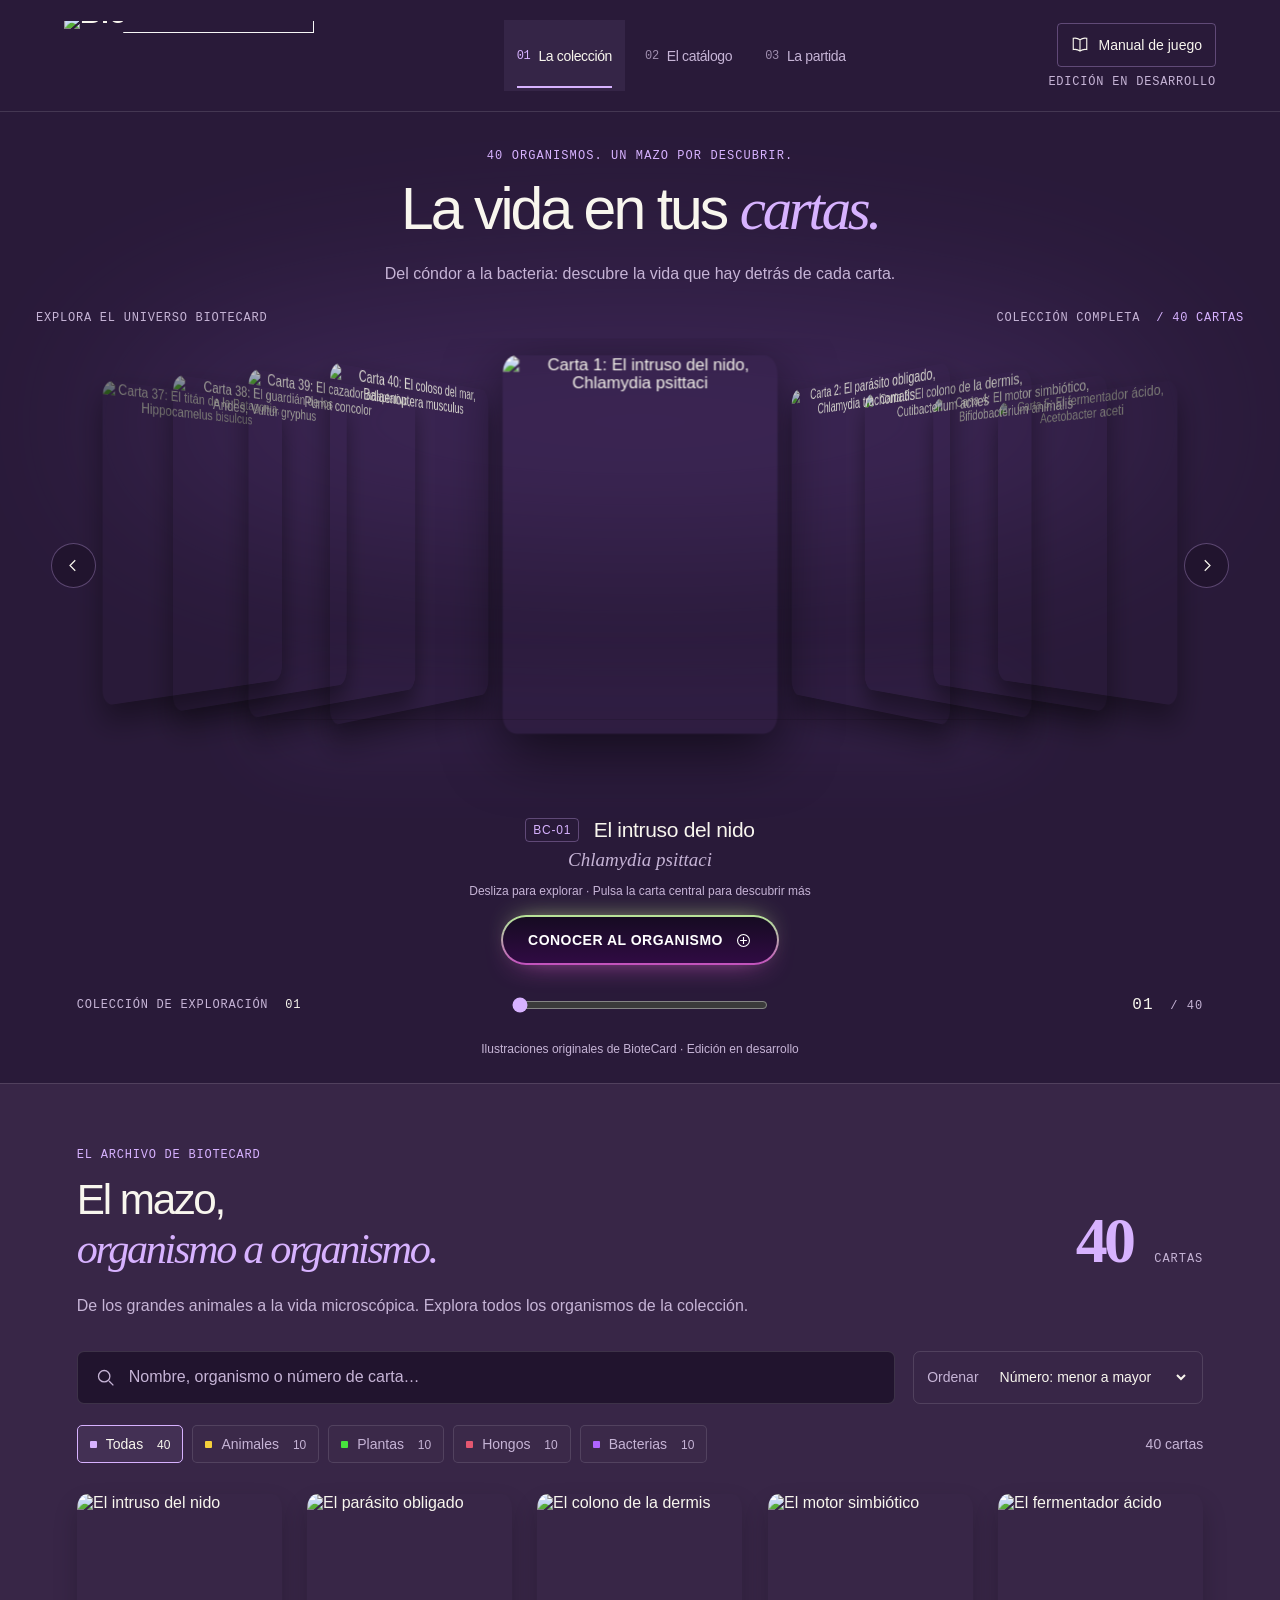
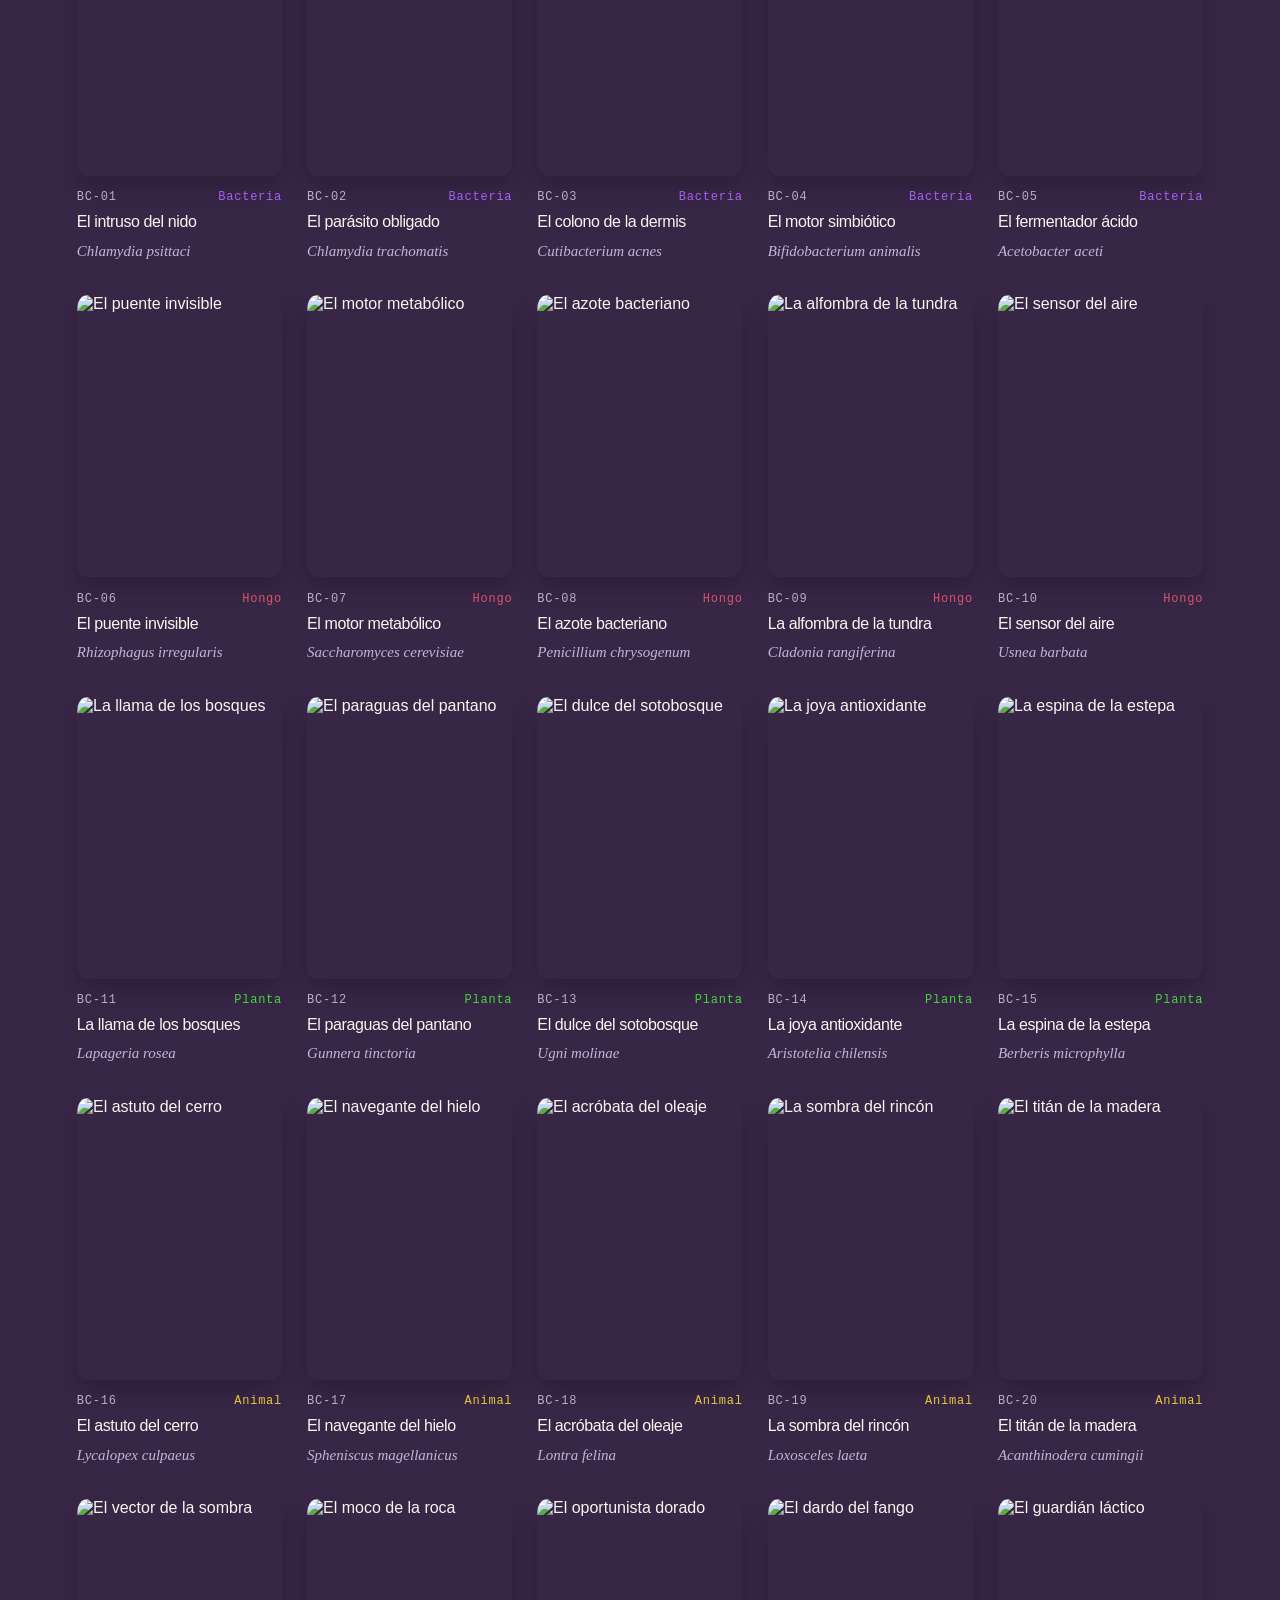
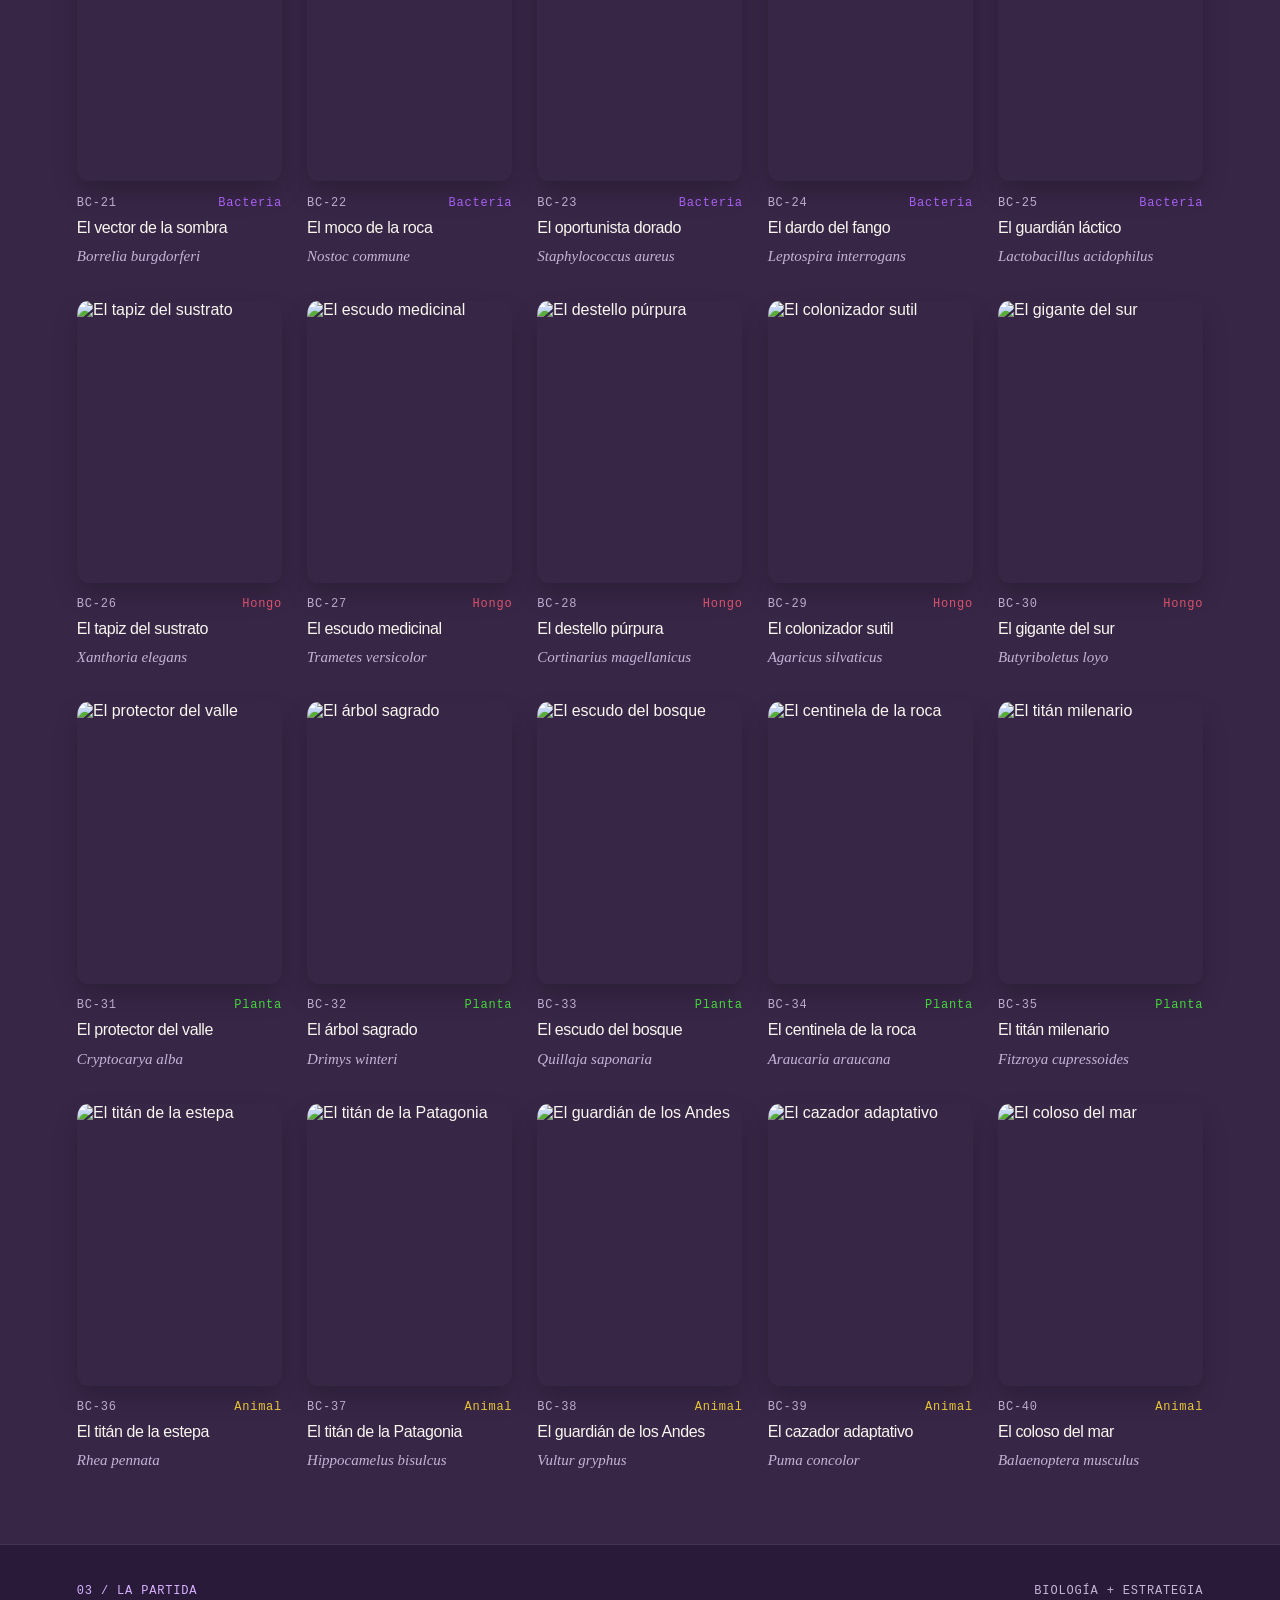
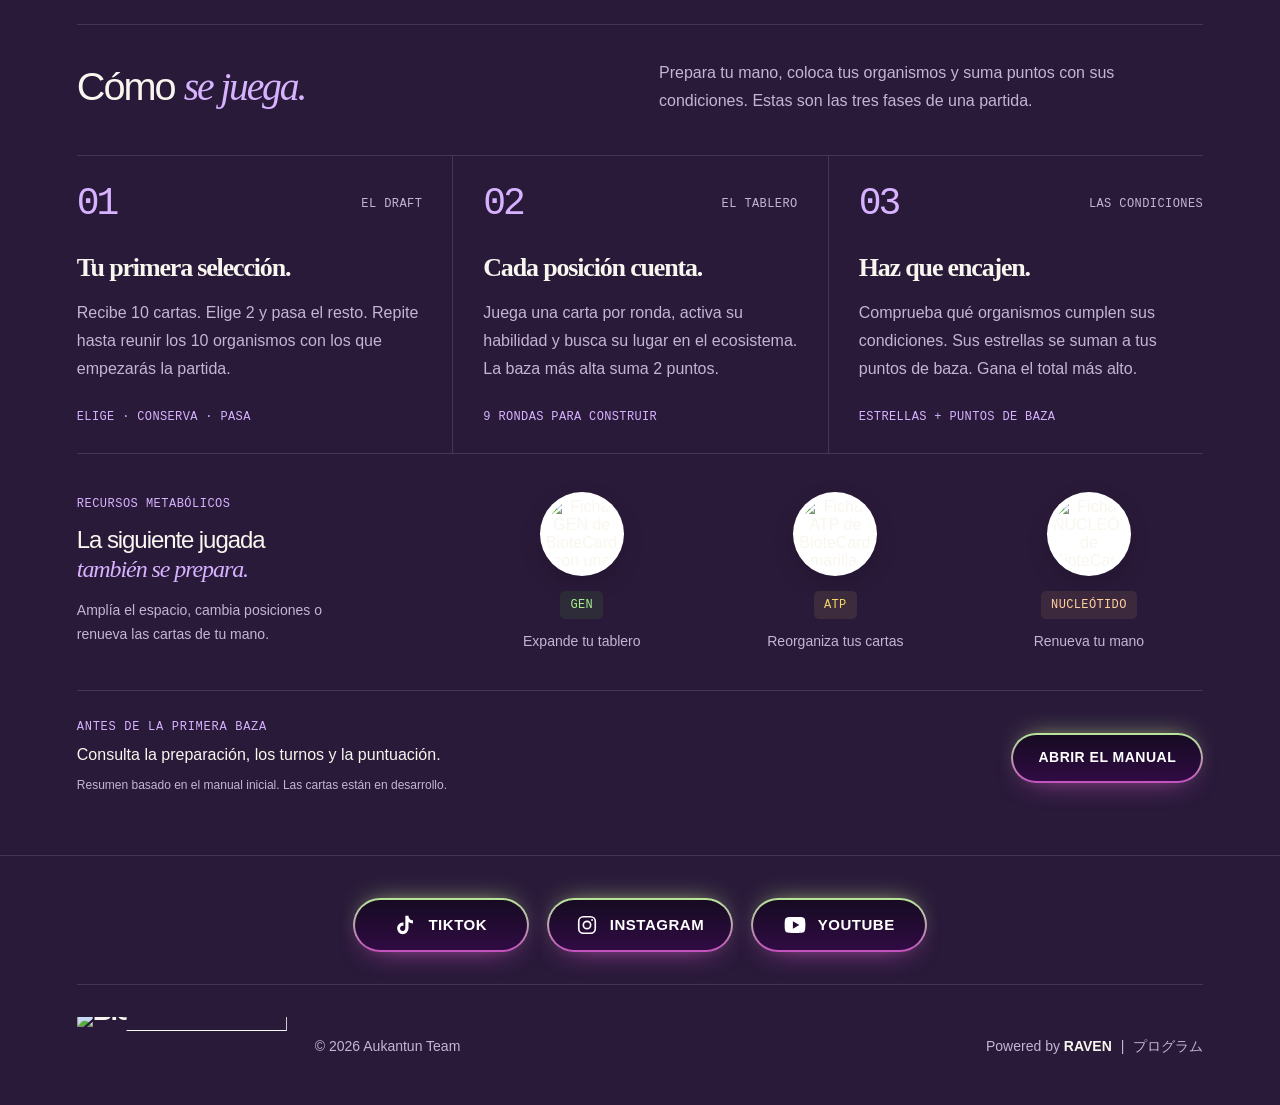
==== index.html @ c0843629 "Add files via upload" ====
<!doctype html>
<html lang="es" data-group="bacteria">
<head>
  <meta charset="utf-8"><meta name="viewport" content="width=device-width,initial-scale=1">
  <title>BioteCard · La vida en tus cartas</title>
  <meta name="description" content="Explora el universo de BioteCard. Descubre las cartas, conoce a sus organismos y construye tu ecosistema.">
  <meta name="theme-color" content="#291a39">
  <link rel="icon" type="image/svg+xml" href="assets/branding/favicon.svg">
  <link rel="preload" href="assets/fonts/space-grotesk-regular.woff" as="font" type="font/woff" crossorigin>
  <link rel="preload" href="assets/fonts/fraunces-medium-italic.woff" as="font" type="font/woff" crossorigin>
  <link rel="stylesheet" href="style.css">
  <link rel="stylesheet" href="identity.css">
  <script src="app.js" defer></script>
</head>
<body>
<a class="skip" href="#coleccion">Ir a las cartas</a>
<header class="site-header">
  <a class="brand header-brand" href="#coleccion" aria-label="BioteCard, inicio"><span class="logo-frame"><img class="site-logo logo-cards" src="assets/branding/biotecard-logo.png" width="2170" height="725" alt="BioteCard" fetchpriority="high"><img class="site-logo logo-lettering" src="assets/branding/biotecard-logo.png" width="2170" height="725" alt="" aria-hidden="true" fetchpriority="high"></span></a>
  <nav class="main-navigation" aria-label="Navegación principal">
    <a class="active" href="#coleccion" data-section="coleccion" aria-current="location"><span class="nav-number" aria-hidden="true">01</span><span>La colección</span></a>
    <a href="#catalogo" data-section="catalogo"><span class="nav-number" aria-hidden="true">02</span><span>El catálogo</span></a>
    <a href="#como-jugar" data-section="como-jugar"><span class="nav-number" aria-hidden="true">03</span><span>La partida</span></a>
  </nav>
  <div class="header-utility"><button class="manual-button" id="manual-link"><svg viewBox="0 0 24 24" aria-hidden="true" fill="none" stroke="currentColor" stroke-width="1.5"><path d="M12 5v15M12 5C8 2 3 3 3 3v15s5-1 9 2c4-3 9-2 9-2V3s-5-1-9 2Z"/></svg><span>Manual<span class="manual-extra"> de juego</span></span></button><span class="edition-status">EDICIÓN EN DESARROLLO</span></div>
</header>
<main>
<section class="collection" id="coleccion" aria-labelledby="main-title">
  <div class="intro"><p class="eyebrow">40 ORGANISMOS. UN MAZO POR DESCUBRIR.</p><h1 id="main-title">La vida en tus <em>cartas.</em></h1><p class="intro-copy">Del cóndor a la bacteria: descubre la vida que hay detrás de cada carta.</p></div>
  <div class="collection-meta"><span>EXPLORA EL UNIVERSO BIOTECARD</span><span>COLECCIÓN COMPLETA <span class="meta-count">/ 40 CARTAS</span></span></div>
  <div class="carousel" role="region" aria-roledescription="carrusel" aria-label="Cartas de organismos">
    <div class="flow-floor" aria-hidden="true"></div>
    <div id="card-stage" class="card-stage"><p class="loading-cards" role="status">Cargando la colección…</p></div>
    <button class="carousel-arrow previous" id="previous" aria-label="Carta anterior"><svg viewBox="0 0 24 24" aria-hidden="true"><path d="m14 6-6 6 6 6"/></svg></button>
    <button class="carousel-arrow next" id="next" aria-label="Carta siguiente"><svg viewBox="0 0 24 24" aria-hidden="true"><path d="m10 6 6 6-6 6"/></svg></button>
  </div>
  <div class="selection-info"><p class="selection-name" id="selection-name" aria-live="polite"></p><p class="selection-hint">Desliza para explorar · Pulsa la carta central para descubrir más</p><button class="primary-button" id="discover">Conocer al organismo <svg viewBox="0 0 20 20" aria-hidden="true"><circle cx="10" cy="10" r="7"/><path d="M10 6v8m-4-4h8"/></svg></button></div>
  <div class="carousel-bottom"><span class="edition-label">COLECCIÓN DE EXPLORACIÓN <span>01</span></span><label class="scrubber"><span class="sr-only">Recorrer las 40 cartas</span><input id="flow-slider" type="range" min="0" max="39" value="0" aria-label="Seleccionar carta del carrusel"></label><span class="counter" id="counter">01 <span>/ 40</span></span></div>
  <p class="prototype-note">Ilustraciones originales de BioteCard · Edición en desarrollo</p>
</section>
<section class="catalog-section" id="catalogo" aria-labelledby="catalog-title">
<div class="catalog-heading"><div><p class="eyebrow">EL ARCHIVO DE BIOTECARD</p><h2 id="catalog-title">El mazo, <em>organismo a organismo.</em></h2></div><span class="catalog-total">40 <small>CARTAS</small></span></div>
<p class="catalog-intro">De los grandes animales a la vida microscópica. Explora todos los organismos de la colección.</p>
<div class="catalog-controls"><label class="search-box"><svg viewBox="0 0 24 24" aria-hidden="true"><circle cx="10.5" cy="10.5" r="6.5"/><path d="m16 16 5 5"/></svg><span class="sr-only">Buscar cartas</span><input id="card-search" type="search" placeholder="Nombre, organismo o número de carta…" autocomplete="off"></label><label class="sort-box"><span>Ordenar</span><select id="card-sort"><option value="number-asc">Número: menor a mayor</option><option value="number-desc">Número: mayor a menor</option><option value="name">Nombre de la carta</option><option value="species">Nombre científico</option></select></label></div>
<div class="filter-row"><div class="type-filters" role="group" aria-label="Filtrar por grupo"><button data-type="all" aria-pressed="true">Todas <span>40</span></button><button data-type="animal" aria-pressed="false" style="--type-color:#f4d03b">Animales <span>10</span></button><button data-type="plant" aria-pressed="false" style="--type-color:#47e33d">Plantas <span>10</span></button><button data-type="fungus" aria-pressed="false" style="--type-color:#e45770">Hongos <span>10</span></button><button data-type="bacteria" aria-pressed="false" style="--type-color:#af64ff">Bacterias <span>10</span></button></div><p id="result-count" role="status">40 cartas</p></div>
<div id="catalog-grid" class="catalog-grid"></div><div id="empty-catalog" class="empty-catalog" hidden><h3>No encontramos esa carta</h3><p>Prueba con otro nombre, número o grupo.</p><button id="reset-filters" class="outline-button">Restablecer búsqueda</button></div>
</section>
<section class="how-to" id="como-jugar" aria-labelledby="how-title">
 <div class="section-index"><span>03 / LA PARTIDA</span><span>BIOLOGÍA + ESTRATEGIA</span></div>
 <div class="rules-heading"><h2 id="how-title">Cómo <em>se juega.</em></h2><p>Prepara tu mano, coloca tus organismos y suma puntos con sus condiciones. Estas son las tres fases de una partida.</p></div>
 <div class="steps">
  <article><div class="step-top"><span class="step-number">01</span><span class="step-tag">EL DRAFT</span></div><h3>Tu primera selección.</h3><p>Recibe 10 cartas. Elige 2 y pasa el resto. Repite hasta reunir los 10 organismos con los que empezarás la partida.</p><span class="step-bottom">ELIGE · CONSERVA · PASA</span></article>
  <article><div class="step-top"><span class="step-number">02</span><span class="step-tag">EL TABLERO</span></div><h3>Cada posición cuenta.</h3><p>Juega una carta por ronda, activa su habilidad y busca su lugar en el ecosistema. La baza más alta suma 2 puntos.</p><span class="step-bottom">9 RONDAS PARA CONSTRUIR</span></article>
  <article><div class="step-top"><span class="step-number">03</span><span class="step-tag">LAS CONDICIONES</span></div><h3>Haz que encajen.</h3><p>Comprueba qué organismos cumplen sus condiciones. Sus estrellas se suman a tus puntos de baza. Gana el total más alto.</p><span class="step-bottom">ESTRELLAS + PUNTOS DE BAZA</span></article>
 </div>
 <div class="resources"><div class="resource-intro"><p class="eyebrow">RECURSOS METABÓLICOS</p><h3>La siguiente jugada<br><em>también se prepara.</em></h3><p>Amplía el espacio, cambia posiciones o renueva las cartas de tu mano.</p></div><div class="resource-item"><img class="resource-image" src="assets/resources/gen.png" width="240" height="240" alt="Ficha GEN de BioteCard, con una doble hélice" loading="lazy"><span class="resource-label gen">GEN</span><p>Expande tu tablero</p></div><div class="resource-item"><img class="resource-image" src="assets/resources/atp.png" width="192" height="192" alt="Ficha ATP de BioteCard, amarilla y circular" loading="lazy"><span class="resource-label atp">ATP</span><p>Reorganiza tus cartas</p></div><div class="resource-item"><img class="resource-image" src="assets/resources/nucleotide.png" width="216" height="216" alt="Ficha NUCLEÓTIDO de BioteCard" loading="lazy"><span class="resource-label nucleotide">NUCLEÓTIDO</span><p>Renueva tu mano</p></div></div>
 <div class="manual-callout"><div><p class="eyebrow">ANTES DE LA PRIMERA BAZA</p><p>Consulta la preparación, los turnos y la puntuación.</p><small>Resumen basado en el manual inicial. Las cartas están en desarrollo.</small></div><button class="outline-button" id="manual-bottom">Abrir el manual</button></div>
</section>
</main>
<footer>
<nav class="social-links" aria-label="Redes sociales de Aukantun Team">
 <a class="social-button" href="https://www.tiktok.com/@aukantun_team" target="_blank" rel="noopener noreferrer" aria-label="Aukantun Team en TikTok (abre en otra pestaña)"><svg viewBox="0 0 24 24" aria-hidden="true" fill="currentColor"><path d="M19.59 6.69a4.83 4.83 0 0 1-3.77-4.25V2h-3.45v13.67a2.89 2.89 0 0 1-5.2 1.74 2.89 2.89 0 0 1 2.31-4.64c.3 0 .59.05.86.13V9.4a6.35 6.35 0 0 0-.86-.05 6.33 6.33 0 0 0 0 12.65 6.34 6.34 0 0 0 6.34-6.33V8.68a8.24 8.24 0 0 0 4.83 1.55V6.8c-.36 0-.71-.04-1.06-.11Z"/></svg><span>TikTok</span></a>
 <a class="social-button" href="https://www.instagram.com/aukantun_team/" target="_blank" rel="noopener noreferrer" aria-label="Aukantun Team en Instagram (abre en otra pestaña)"><svg viewBox="0 0 24 24" aria-hidden="true" fill="none" stroke="currentColor" stroke-width="1.8"><rect x="3" y="3" width="18" height="18" rx="5"/><circle cx="12" cy="12" r="4"/><circle cx="17.5" cy="6.5" r="1" fill="currentColor" stroke="none"/></svg><span>Instagram</span></a>
 <a class="social-button" href="https://www.youtube.com/@aktstudios-s" target="_blank" rel="noopener noreferrer" aria-label="AKT Studios en YouTube (abre en otra pestaña)"><svg viewBox="0 0 24 24" aria-hidden="true" fill="currentColor"><path d="M23 7s-.2-1.7-.9-2.4c-.9-.9-1.9-.9-2.3-1C16.6 3.4 12 3.4 12 3.4s-4.6 0-7.8.2c-.4.1-1.4.1-2.3 1C1.2 5.3 1 7 1 7s-.3 2-.3 4v2c0 2 .3 4 .3 4s.2 1.7.9 2.4c.9.9 2.1.9 2.7 1 2 .2 7.4.2 7.4.2s4.6 0 7.8-.2c.4-.1 1.4-.1 2.3-1 .7-.7.9-2.4.9-2.4s.3-2 .3-4v-2c0-2-.3-4-.3-4ZM9.7 16V8l7 4-7 4Z"/></svg><span>YouTube</span></a>
</nav>
<a class="brand footer-brand" href="#coleccion" aria-label="BioteCard, inicio"><span class="logo-frame"><img class="site-logo logo-cards" src="assets/branding/biotecard-logo.png" width="2170" height="725" alt="BioteCard" loading="lazy"><img class="site-logo logo-lettering" src="assets/branding/biotecard-logo.png" width="2170" height="725" alt="" aria-hidden="true" loading="lazy"></span></a><p class="copyright">© 2026 Aukantun Team</p><p class="powered-by">Powered by <strong>RAVEN</strong> <span class="footer-separator">|</span> <span lang="ja">プログラム</span></p></footer>
<dialog id="organism-dialog" class="organism-dialog" aria-labelledby="organism-title"><button class="close-dialog" aria-label="Cerrar ficha" id="close-organism">×</button><div id="organism-content"></div></dialog>
<dialog id="manual-dialog" class="manual-dialog" aria-labelledby="manual-title"><button class="close-dialog" id="close-manual" aria-label="Cerrar manual">×</button><p class="eyebrow">BIOTECARD</p><h2 id="manual-title">El manual de juego</h2><p>Consulta el manual inicial de BioteCard. Las cartas actuales tienen ilustraciones y valores actualizados.</p><div class="manual-options"><a href="assets/manual-1.pdf" target="_blank" rel="noopener"><span>01</span><div><strong>Cartas y recursos</strong><p>Objetivo, anatomía de una carta y recursos metabólicos.</p></div><small>PDF</small></a><a href="assets/manual-2.pdf" target="_blank" rel="noopener"><span>02</span><div><strong>La partida y los combos</strong><p>Fases del juego y ejemplo de puntuación del ecosistema.</p></div><small>PDF</small></a></div><p class="manual-footnote">El manual corresponde a una versión anterior del juego. Para las habilidades y valores actuales, consulta las cartas de la colección.</p></dialog>
<dialog id="zoom-dialog" class="zoom-dialog" aria-label="Carta ampliada"><button class="close-dialog" id="close-zoom" aria-label="Cerrar ampliación">×</button><img id="zoom-image" alt=""></dialog>
</body>
</html>
---- style.css ----
:root{--font-sans:"Space Grotesk",sans-serif}
:root{--bg:#10231f;--panel:#172d27;--ink:#f4f4e9;--muted:#a9bbb0;--accent:#d8ef83;--line:#ffffff20;color-scheme:dark;font-size:16px}*{box-sizing:border-box}html{scroll-behavior:smooth;scroll-padding-top:32px}body{margin:0;background:var(--bg);color:var(--ink);font-family:var(--font-sans)}button,a{-webkit-tap-highlight-color:transparent}button{font:inherit;cursor:pointer}a{color:inherit;text-decoration:none}button:focus-visible,a:focus-visible{outline:3px solid var(--accent);outline-offset:6px}button{color:inherit}button:disabled{cursor:default}::selection{color:var(--bg);background:var(--accent)}.site-header{height:98px;margin:auto;max-width:1440px;padding:0 5%;display:flex;align-items:center;justify-content:space-between;border-bottom:1px solid var(--line);gap:24px}.brand{font-family:var(--font-sans);font-weight:800;font-size:29px;letter-spacing:-1.5px;display:flex;align-items:center;gap:10px}.brand svg{width:34px;height:38px;color:var(--accent)}.brand-light{font-weight:400}.site-header nav{display:flex;gap:36px;align-items:center;font-size:14px}.site-header nav a,.text-button{opacity:.64;transition:opacity .2s}.site-header nav a:hover,.text-button:hover,.site-header nav .active{opacity:1}.text-button{background:none;border:0;padding:8px 0;font-size:14px}.launch{font-size:12px;border:1px solid #aec58645;border-radius:40px;padding:9px 15px;color:var(--accent);letter-spacing:.03em}.collection{position:relative;overflow:hidden;padding:39px 0 25px;isolation:isolate}.collection:before{content:'';position:absolute;inset:160px 0 100px;z-index:-1;background:radial-gradient(ellipse at 50% 48%,#62845322,transparent 54%)}.intro{text-align:center;padding:0 20px}.eyebrow{font-size:12px;font-weight:600;letter-spacing:.16em;color:var(--accent);margin:0 0 14px}.tiny-star{font-size:19px;vertical-align:-1px;margin-right:6px}h1{font-family:var(--font-sans);font-size:clamp(38px,4.5vw,65px);font-weight:500;line-height:1.12;letter-spacing:-.055em;margin:0}h1 em,h2 em{font-family:var(--font-sans);color:var(--accent);font-weight:400;letter-spacing:-.035em}.intro-copy{color:var(--muted);font-size:16px;margin:18px 0 29px}.collection-meta{max-width:1280px;margin:0 auto;display:flex;justify-content:space-between;padding:0 36px;font-size:12px;letter-spacing:.15em;color:#a4b1a8}.meta-count{margin-left:8px;color:var(--accent)}.carousel{position:relative;max-width:1440px;margin:7px auto 0;isolation:isolate;height:461px;touch-action:pan-y}.orbit{position:absolute;bottom:20px;left:50%;width:1070px;height:150px;border:1px solid #a5ba7917;border-radius:50%;transform:translateX(-50%);z-index:-1}.orbit:after{content:'';position:absolute;inset:25px 80px;border:1px solid #a5ba7912;border-radius:50%}.card-stage{height:100%;position:relative;perspective:1600px}.specimen-card{--color:var(--accent);position:absolute;left:50%;top:20px;width:276px;height:397px;overflow:hidden;border-radius:17px;border:1px solid #a5ae8260;background:#24382c;transform:translateX(-50%);padding:0;text-align:left;box-shadow:0 18px 48px #0008;transition:transform .55s cubic-bezier(.2,.75,.2,1),filter .55s,border-color .3s,opacity .45s;will-change:transform}.specimen-card:before{content:'';position:absolute;z-index:3;inset:7px;border:1px solid #eef4db44;border-radius:11px;pointer-events:none}.specimen-card:after{content:'';position:absolute;inset:0;background:linear-gradient(180deg,#0004 0%,transparent 42%,#08140dda 81%,#08140df5 100%);pointer-events:none}.specimen-card.selected{border-color:var(--color);box-shadow:0 0 0 1px var(--color),0 25px 80px #0009}.specimen-card.selected:before{border-color:#eff0c470}.card-image{width:100%;height:100%;object-fit:cover;object-position:var(--position,50% 50%);position:absolute;inset:0;transition:transform .8s}.specimen-card.selected:hover .card-image{transform:scale(1.05)}.card-top{position:relative;z-index:2;display:flex;justify-content:space-between;align-items:center;padding:21px 21px 0;color:white}.card-number{font-family:var(--font-sans);font-weight:600;font-size:12px;letter-spacing:.13em}.card-kind{font-size:12px;letter-spacing:.1em;text-transform:uppercase;background:#15221e8a;backdrop-filter:blur(12px);border:1px solid #ffffff4d;border-radius:30px;padding:6px 9px}.card-bottom{position:absolute;left:22px;right:22px;bottom:23px;z-index:2}.card-eyebrow{color:var(--color);font-size:12px;text-transform:uppercase;letter-spacing:.14em;display:block;margin-bottom:8px}.card-title{display:block;font-family:var(--font-sans);font-size:27px;letter-spacing:-.035em;line-height:1.12;font-weight:700;text-wrap:balance}.card-species{font-family:var(--font-sans);font-style:italic;color:#e9ecdd;font-size:15px;display:block;margin-top:10px}.card-rule{height:1px;background:#ffffff40;margin-top:18px}.card-footer{display:flex;justify-content:space-between;color:#ccd2c2;font-size:12px;text-transform:uppercase;letter-spacing:.11em;margin-top:10px}.card-detail-icon{color:var(--color);font-size:17px;line-height:12px}.carousel-arrow{position:absolute;top:47%;z-index:8;width:44px;height:44px;border-radius:50%;background:#14251feb;border:1px solid #8b9c6e66;display:grid;place-items:center;transition:background .2s}.carousel-arrow:hover{background:#344737}.carousel-arrow svg{width:21px;height:21px;fill:none;stroke:var(--ink);stroke-width:1.4}.previous{left:5%}.next{right:5%}.selection-info{text-align:center;margin-top:-5px;position:relative;z-index:9}.selection-name{font-size:17px;letter-spacing:-.015em;margin:0 0 7px;font-weight:500}.selection-name span{color:var(--muted);font-weight:400;font-family:var(--font-sans);font-style:italic}.selection-name .separator{font:inherit;margin:0 10px;color:#82977d}.selection-hint{font-size:12px;color:#9bab9d;margin:0 16px 17px}.primary-button{border:0;border-radius:7px;background:var(--accent);color:#152516;font-size:13px;padding:13px 19px;display:inline-flex;gap:18px;align-items:center;font-weight:600;transition:background .2s}.primary-button:hover{background:#eafaac}.primary-button svg{width:17px;height:17px;stroke:currentColor;stroke-width:1.3;fill:none}.carousel-bottom{max-width:1210px;padding:0 0;margin:29px auto 0;display:flex;align-items:center;justify-content:space-between}.edition-label{font-size:12px;letter-spacing:.12em;color:#859986}.edition-label span{margin-left:9px;color:var(--ink)}.pagination{display:flex;gap:0;position:absolute;left:50%;transform:translateX(-50%)}.pagination button{border:0;width:29px;height:30px;background:none;padding:11px 7px;display:flex;align-items:center;justify-content:center}.pagination button:before{content:'';height:5px;width:5px;border-radius:4px;background:#6d7f6d;transition:width .2s,background .2s}.pagination button[aria-current=true]:before{width:21px;background:var(--accent)}.counter{font-family:var(--font-sans);font-size:15px}.counter span{color:#819382;font-size:12px;margin-left:6px}.prototype-note{text-align:center;font-size:12px;color:#97a498;margin:23px 20px 0;line-height:1.5}.how-to{padding:77px 6% 60px;max-width:1440px;margin:auto;border-top:1px solid var(--line);background:#132820}.how-heading{display:flex;justify-content:space-between;align-items:end;gap:60px}.how-heading .eyebrow{font-size:12px}h2{font-family:var(--font-sans);font-size:clamp(28px,3vw,42px);line-height:1.25;letter-spacing:-.04em;font-weight:500;margin:0}.how-heading>p{font-size:16px;color:var(--muted);max-width:325px;line-height:1.65;margin:0 0 4px}.steps{display:grid;grid-template-columns:repeat(3,1fr);gap:45px;margin-top:53px}.steps article{border-top:1px solid #92a28857;padding-top:22px;position:relative}.step-number{color:var(--accent);font-family:var(--font-sans);font-size:27px}.steps h3{font-family:var(--font-sans);font-weight:500;font-size:21px;letter-spacing:-.025em;margin:20px 0 11px}.steps p{font-size:16px;line-height:1.7;color:var(--muted);margin:0 0 24px}.step-tag{font-size:12px;letter-spacing:.1em;color:#9db38a}.resources{border:1px solid #90a27938;display:grid;grid-template-columns:1.25fr 1fr 1fr 1fr;gap:20px;padding:29px;margin-top:45px;border-radius:10px;align-items:center;background:#1b302520}.resources>p{font-size:17px;color:var(--muted);line-height:1.5;margin:0}.resources>p strong{color:var(--ink);font-weight:400}.resource-label{font-size:12px;font-weight:600;letter-spacing:.05em;border-radius:5px;background:#d8ef831a;color:#d8ef83;padding:7px 10px;display:inline-block}.resource-label.atp{color:#efc287;background:#efc28718}.resource-label.nucleotide{color:#d3baf1;background:#d3baf118}.resources div p{font-size:13px;color:var(--muted);margin:10px 0 0}.manual-callout{display:flex;justify-content:space-between;align-items:center;margin-top:32px;font-size:15px;color:var(--muted);gap:20px}.outline-button{border:1px solid #adbca859;background:transparent;border-radius:6px;font-size:13px;padding:12px 18px}.outline-button:hover{background:#ffffff09}footer{display:flex;max-width:1440px;margin:auto;align-items:center;padding:30px 6%;gap:28px;flex-wrap:wrap}.footer-brand{font-size:23px;display:block;color:#d7e1ce}footer p{font-size:12px;color:var(--muted)}footer>span{font-size:12px;letter-spacing:.12em;color:#829382;margin-left:auto}.skip{position:absolute;top:-100px;background:var(--accent);color:var(--bg);padding:15px;z-index:100}.skip:focus{top:8px;left:8px}dialog{border:1px solid #86947755;background:#14251f;color:var(--ink);padding:0;max-width:100%;border-radius:20px;box-shadow:0 24px 120px #0008}dialog::backdrop{background:#020d0bc9;backdrop-filter:blur(12px)}.organism-dialog{width:1040px;max-width:calc(100vw - 48px);max-height:calc(100dvh - 48px);overflow:auto}.close-dialog{position:absolute;right:17px;top:17px;z-index:10;border:1px solid #ffffff3b;background:#10231fcd;color:white;width:36px;height:36px;border-radius:50%;font-size:25px;line-height:1}.close-dialog:hover{background:#344737}.detail-layout{display:grid;grid-template-columns:.85fr 1fr;min-height:640px}.detail-visual{position:relative;min-height:100%;background:#0c1a16;overflow:hidden}.detail-visual>img{position:absolute;inset:0;width:100%;height:100%;object-fit:cover;object-position:var(--position,50% 50%)}.detail-visual:after{content:'';position:absolute;inset:0;background:linear-gradient(transparent 50%,#06100fed)}.photo-caption{position:absolute;left:28px;right:24px;bottom:28px;z-index:1}.photo-caption .eyebrow{font-size:12px}.photo-caption h3{font-family:var(--font-sans);font-style:italic;font-weight:400;font-size:29px;margin:0 0 17px}.photo-credit{font-size:12px;line-height:1.6;color:#ced6cd}.photo-credit a{text-decoration:underline;text-underline-offset:3px}.detail-copy{padding:43px 39px 32px;min-width:0}.detail-copy>.eyebrow{font-size:12px;padding-right:20px}.detail-copy h2{font-size:35px;margin:0 0 7px;line-height:1.2}.detail-scientific{color:var(--muted);font-family:var(--font-sans);font-style:italic;margin:0 0 22px;font-size:18px}.detail-tabs{display:flex;gap:23px;border-bottom:1px solid var(--line);margin-bottom:23px}.detail-tabs button{padding:10px 0 13px;background:none;border:0;border-bottom:2px solid transparent;font-size:13px;color:var(--muted)}.detail-tabs button[aria-selected=true]{border-color:var(--accent);color:var(--accent)}.detail-panel p{font-size:16px;color:#c1cdc1;line-height:1.65;margin:0 0 20px}.fact-grid{display:grid;grid-template-columns:1fr 1fr;gap:18px 20px;margin:22px 0}.fact-grid dt{font-size:12px;text-transform:uppercase;letter-spacing:.1em;color:#8fa289;margin-bottom:6px}.fact-grid dd{margin:0;font-size:14px;line-height:1.5}.detail-callout{border-left:2px solid var(--accent);background:#d8ef8308;padding:15px 17px;margin:21px 0}.detail-callout h4{margin:0 0 7px;color:var(--accent);font-size:13px;font-weight:500}.detail-callout p{font-size:16px;margin:0;line-height:1.6}.source-links{border-top:1px solid var(--line);padding-top:17px;display:flex;flex-wrap:wrap;gap:10px;align-items:center;margin-top:23px;font-size:12px;color:#96a891}.source-links a{text-decoration:underline;text-underline-offset:3px;color:#d7e3ce}.original-card{display:block;max-width:100%;width:185px;height:auto;border-radius:9px;float:left;margin:0 20px 14px 0}.original-note{font-size:12px!important;color:#91a58f!important}.game-numbers{display:flex;gap:20px;margin-bottom:15px}.game-numbers div{padding:12px 15px;border:1px solid var(--line);border-radius:7px}.game-numbers b{font-size:23px;color:var(--accent);display:block}.game-numbers small{font-size:12px;letter-spacing:.08em;text-transform:uppercase;color:var(--muted)}.manual-dialog{padding:42px;width:610px;max-width:calc(100vw - 32px);max-height:calc(100dvh - 32px)}.manual-dialog h2{font-size:31px}.manual-dialog>p:not(.eyebrow){font-size:15px;color:var(--muted);line-height:1.6}.manual-options{display:flex;flex-direction:column;gap:13px;margin:27px 0}.manual-options a{padding:19px;border:1px solid var(--line);border-radius:8px;display:flex;align-items:center;gap:20px}.manual-options a:hover{background:#d8ef8308;border-color:#d8ef8370}.manual-options a>span{font-size:22px;font-family:var(--font-sans);color:var(--accent)}.manual-options strong{font-size:15px;font-weight:500}.manual-options p{color:var(--muted);font-size:13px;line-height:1.5;margin:6px 0 0}.manual-options small{font-size:12px;color:var(--accent);margin-left:auto}.manual-footnote{font-size:12px!important;margin-bottom:0}.hidden,[hidden]{display:none!important}body:has(dialog[open]){overflow:hidden}@media(min-width:1600px){.collection{padding-top:55px}.carousel{height:490px}.specimen-card{top:30px}}@media(max-width:1280px){.carousel-bottom{margin-left:6%;margin-right:6%}}@media(max-width:760px){.site-header{height:78px;padding:0 22px;gap:16px}.brand{font-size:24px}.brand svg{width:29px}.site-header nav{gap:19px;font-size:12px}.site-header nav .text-button{display:none}.launch{display:none}.collection{padding-top:31px}.intro-copy{font-size:14px;margin:15px 0 25px}.eyebrow{font-size:12px}.collection-meta{padding:0 22px;font-size:12px;letter-spacing:.1em}.collection-meta>span:nth-child(2){display:none}.carousel{height:413px;margin-top:10px}.specimen-card{width:246px;height:355px;top:19px;border-radius:15px}.card-title{font-size:24px}.card-bottom{left:20px;right:20px;bottom:21px}.card-species{font-size:14px}.previous{left:15px}.next{right:15px}.carousel-arrow{width:38px;height:38px;top:43%}.selection-info{margin-top:0}.selection-name{font-size:15px}.selection-name span{font-size:14px}.selection-name .separator{margin:0 5px}.selection-hint{font-size:12px}.carousel-bottom{margin-top:24px;min-height:27px}.edition-label{font-size:12px;max-width:85px;line-height:1.6}.edition-label span{display:none}.prototype-note{font-size:12px;max-width:360px;margin:22px auto 0;padding:0 16px}.how-to{padding:45px 24px}.how-heading{display:block}.how-heading>p{margin:22px 0 0;max-width:100%}.how-heading .eyebrow{font-size:12px;line-height:1.6}.steps{display:block;margin-top:33px}.steps article{padding-top:20px;margin-top:28px}.steps h3{display:inline-block;margin:0 0 0 18px;font-size:20px}.steps p{margin:14px 0 15px}.steps article:last-child{margin-bottom:30px}.resources{grid-template-columns:1fr 1fr;padding:20px;gap:25px 15px;margin-top:30px}.resources>p{font-size:15px}.resources div p{font-size:12px}.manual-callout{flex-direction:column;align-items:start;font-size:14px;gap:15px}footer{padding:27px 24px;gap:12px}footer p{order:3;width:100%;margin:0;font-size:12px}footer>span{font-size:12px}.organism-dialog{max-width:calc(100vw - 20px);max-height:calc(100dvh - 20px);border-radius:15px}.detail-layout{display:block}.detail-visual{height:260px;min-height:0}.detail-visual>img{object-position:50% 40%}.detail-visual:after{background:linear-gradient(transparent 20%,#06100fe6)}.photo-caption{bottom:15px;left:24px}.photo-caption .eyebrow{margin-bottom:7px}.photo-caption h3{font-size:23px;margin-bottom:9px}.photo-credit{font-size:12px}.detail-copy{padding:27px 24px}.detail-copy h2{font-size:31px}.detail-panel p{font-size:16px}.manual-dialog{padding:38px 23px 26px}.manual-options a{padding:15px;gap:15px}.manual-dialog h2{font-size:27px}.original-card{width:150px}.selection-name .separator{display:none}.selection-name span:not(.separator){display:block;margin-top:4px}}@media(prefers-reduced-motion:reduce){html{scroll-behavior:auto}*,*:before,*:after{transition:none!important;animation:none!important}}
@media(max-width:420px){.site-header nav a:first-child{display:none}.site-header nav{font-size:14px}.edition-label{max-width:110px;font-size:12px;letter-spacing:.03em}.collection-meta{font-size:12px;letter-spacing:.04em}.card-footer{font-size:12px;letter-spacing:.01em}.card-kind{font-size:12px;letter-spacing:.02em}.card-number{font-size:12px;letter-spacing:.03em}}
/* The original card art is the product surface. */
.sr-only{position:absolute;width:1px;height:1px;padding:0;margin:-1px;overflow:hidden;clip:rect(0,0,0,0);white-space:nowrap;border:0}.collection{padding-top:30px;background:linear-gradient(#10231f,#0b1715 65%,#10231f)}.collection:before{display:none}.collection .intro-copy{margin-bottom:25px}.collection-meta{font-size:12px;letter-spacing:.08em}.carousel{height:487px;margin-top:13px;cursor:grab;overflow:hidden;user-select:none}.carousel:active{cursor:grabbing}.card-stage{perspective:1150px;perspective-origin:50% 40%;transform-style:preserve-3d}.flow-floor{position:absolute;left:0;right:0;bottom:26px;height:160px;background:radial-gradient(ellipse at center,#93ab7420,transparent 62%);pointer-events:none}.flow-item{position:absolute;left:50%;top:25px;width:263px;height:362px;transform-style:preserve-3d;transition:transform .62s cubic-bezier(.2,.75,.2,1),opacity .3s;will-change:transform}.cover-card{border:0;background:transparent;padding:0;width:100%;height:100%;display:block;border-radius:5%;box-shadow:0 18px 36px #0006;cursor:pointer;filter:brightness(var(--shade,1));transition:filter .35s;backface-visibility:hidden}.cover-card:focus-visible{outline:3px solid #fff;outline-offset:9px}.flow-front{width:100%;height:100%;display:block;border-radius:5%;object-fit:contain}.flow-item.selected .cover-card{box-shadow:0 17px 55px #0009}.reflection-mask{position:absolute;top:calc(100% + 5px);left:0;width:100%;height:112px;overflow:hidden;opacity:.26;pointer-events:none;mask-image:linear-gradient(to bottom,#000,transparent);-webkit-mask-image:linear-gradient(to bottom,#000,transparent)}.flow-reflection{width:100%;height:auto;display:block;transform:scaleY(-1);border-radius:5%;position:absolute;bottom:auto;top:calc(112px - 100%);visibility:hidden}.reflection-mask:before{display:none}.flow-reflection{top:0;transform:translateY(calc(-100% + 112px)) scaleY(-1);transform-origin:center center;visibility:visible}.carousel-arrow{top:42%;background:#11211ecf;width:45px;height:45px}.previous{left:4%}.next{right:4%}.selection-info{margin-top:-7px}.selection-name{font-family:var(--font-sans);font-size:21px;font-weight:500}.selection-name .selected-code{font-family:var(--font-sans);font-style:normal;color:var(--accent);font-size:12px;display:inline-block;border:1px solid #d8ef8333;border-radius:4px;padding:4px 7px;vertical-align:3px;margin-right:9px}.selection-name .selected-species{display:block;font-family:var(--font-sans);font-size:16px;margin-top:7px;color:#bcc8bc}.selection-hint{font-size:12px;margin-top:13px}.carousel-bottom{margin-top:25px;gap:24px;min-height:30px}.edition-label{font-size:12px;letter-spacing:.03em}.scrubber{width:260px;position:absolute;left:50%;transform:translateX(-50%);display:flex;align-items:center;min-height:30px}.scrubber input{width:100%;accent-color:var(--accent);cursor:ew-resize;height:18px}.counter{font-size:16px}.prototype-note{font-size:12px;margin-top:20px}.catalog-section{max-width:1440px;margin:auto;padding:64px 6% 72px;background:#142820;border-top:1px solid var(--line)}.catalog-heading{display:flex;justify-content:space-between;align-items:end;gap:30px}.catalog-heading .eyebrow{font-size:12px}.catalog-heading h2{font-size:39px}.catalog-total{font-family:var(--font-sans);font-size:40px;letter-spacing:-.04em;color:var(--accent);line-height:1}.catalog-total small{font-family:var(--font-sans);font-size:12px;letter-spacing:.09em;margin-left:10px;color:var(--muted)}.catalog-intro{font-size:16px;color:var(--muted);line-height:1.65;margin:20px 0 31px}.catalog-controls{display:flex;gap:18px}.search-box{flex:1;display:flex;align-items:center;gap:13px;border:1px solid #9fae8552;background:#0e1e18;padding:0 17px;border-radius:7px;min-height:53px}.search-box:focus-within{border-color:var(--accent);outline:1px solid var(--accent)}.search-box svg{width:21px;height:21px;fill:none;stroke:#a7b59d;stroke-width:1.5;flex-shrink:0}.search-box input{font-family:var(--font-sans);font-size:16px;min-width:0;width:100%;background:transparent;border:0;color:var(--ink);outline:none;padding:15px 0}.search-box input::placeholder{color:#93a08c}.sort-box{display:flex;align-items:center;gap:12px;min-width:290px;border:1px solid var(--line);border-radius:7px;padding:0 13px;color:var(--muted);font-size:14px}.sort-box select{font:inherit;background:#142820;border:0;color:var(--ink);padding:15px 5px;max-width:100%;cursor:pointer;flex:1}.filter-row{display:flex;align-items:center;justify-content:space-between;gap:16px;margin:21px 0 31px}.type-filters{display:flex;flex-wrap:wrap;gap:9px}.type-filters button{background:#ffffff04;border:1px solid #ffffff1e;color:#bbc6b7;border-radius:5px;padding:10px 12px;font-size:14px;transition:all .2s}.type-filters button:before{content:'';display:inline-block;width:7px;height:7px;border-radius:1px;background:var(--type-color,var(--accent));margin-right:9px;vertical-align:1px}.type-filters button span{font-size:12px;color:#91a08c;margin-left:10px}.type-filters button:hover{border-color:var(--type-color,var(--accent))}.type-filters button[aria-pressed=true]{background:#d8ef8313;border-color:var(--type-color,var(--accent));color:var(--ink)}.type-filters button[aria-pressed=true] span{color:var(--ink)}#result-count{font-size:14px;white-space:nowrap;color:var(--muted);margin:0}.catalog-grid{display:grid;grid-template-columns:repeat(5,minmax(0,1fr));gap:33px 25px;align-items:start}.catalog-card{display:block;border:0;background:none;padding:0;text-align:left;min-width:0;transition:transform .25s}.catalog-card:hover{transform:translateY(-7px)}.catalog-art{display:block;aspect-ratio:768/1056;border-radius:5%;box-shadow:0 12px 24px #0003;overflow:hidden}.catalog-art img{display:block;width:100%;height:100%;object-fit:contain;transition:filter .2s}.catalog-card:hover .catalog-art{box-shadow:0 0 0 2px var(--type-color),0 14px 30px #0004}.catalog-card-meta{display:flex;justify-content:space-between;font-size:12px;color:#9bae94;margin-top:14px;gap:9px}.catalog-card-meta span:last-child{color:var(--type-color)}.catalog-card strong{display:block;font-family:var(--font-sans);font-weight:500;font-size:16px;line-height:1.4;margin:7px 0}.catalog-card i{display:block;font-family:var(--font-sans);font-size:14px;color:#adbea5;line-height:1.45}.empty-catalog{text-align:center;padding:65px 20px;border:1px dashed var(--line);border-radius:10px}.empty-catalog h3{font-size:24px;font-weight:500;margin:0 0 12px}.empty-catalog p{color:var(--muted);margin:0 0 24px}.loading-cards,.catalog-error{position:absolute;top:120px;left:0;width:100%;text-align:center;color:var(--muted)}.how-to{background:#10231f}.new-detail-layout{display:grid;grid-template-columns:.85fr 1fr;min-height:680px}.detail-card-column{padding:36px 33px 27px;background:radial-gradient(ellipse at 50% 40%,#38502e55,transparent 70%),#0c1914;display:flex;flex-direction:column;align-items:center;justify-content:center;border-right:1px solid var(--line)}.detail-card-tag{display:flex;justify-content:space-between;width:100%;max-width:310px;margin-bottom:19px;font-size:12px;letter-spacing:.1em;color:#a1b095}.detail-card-tag span{color:var(--card-accent)}.enlarge-card{background:none;border:0;padding:0;max-width:310px;width:100%;cursor:zoom-in;border-radius:5%;box-shadow:0 17px 40px #0008}.enlarge-card img{width:100%;height:auto;display:block;border-radius:5%}.zoom-label{display:flex;align-items:center;gap:9px;background:none;border:0;color:var(--muted);font-size:13px;margin:19px 0 23px;padding:7px;cursor:zoom-in}.zoom-label svg{width:17px;height:17px;fill:none;stroke:currentColor;stroke-width:1.5}.detail-pagination{display:flex;justify-content:space-between;align-items:center;width:100%;max-width:310px;border-top:1px solid var(--line);padding-top:18px;gap:15px;font-size:12px;color:#9faf96}.detail-pagination button{font-size:13px;border:1px solid #81987555;border-radius:5px;padding:8px 12px;background:none}.detail-pagination button:hover{background:#ffffff0b}.detail-copy{padding-top:48px}.detail-copy h2{font-size:32px;padding-right:4px;text-wrap:balance}.detail-tabs{gap:25px}.detail-tabs button{font-size:14px}.detail-panel .common-name{font-weight:500;color:var(--ink);font-size:18px;margin-bottom:9px}.detail-panel p{font-size:16px}.fact-grid{gap:19px 24px}.fact-grid dt{font-size:12px}.fact-grid dd{font-size:14px}.wide-fact{grid-column:1/-1}.detail-callout h4{font-size:14px}.detail-callout p{font-size:15px}.science-photo{margin:25px 0 0}.science-photo>img{width:100%;max-height:220px;object-fit:cover;border-radius:7px;display:block}.science-photo figcaption{font-size:12px;color:#9eae95;line-height:1.6;margin-top:9px}.science-photo figcaption a{text-decoration:underline;text-underline-offset:3px}.source-links{font-size:12px;gap:11px}.source-links span{width:100%;font-size:12px;letter-spacing:.06em}.game-numbers small{font-size:12px}.game-numbers b{font-size:30px}.ability-heading{font-size:17px;font-weight:500;margin:25px 0 15px}.rule-crop{position:relative;aspect-ratio:768/300;width:100%;display:block;overflow:hidden;padding:0;border:1px solid #ffffff2d;border-radius:9px;background:#231c1d;cursor:zoom-in}.rule-crop img{width:100%;height:auto;position:absolute;bottom:0;left:0;display:block}.detail-panel .game-caption{font-size:14px;line-height:1.6;margin:14px 0 24px;color:var(--muted)}.game-legend{margin:0}.game-legend div{display:flex;align-items:center;gap:17px;border-top:1px solid var(--line);padding:13px 0}.game-legend dt{font-size:20px;color:var(--accent);font-family:var(--font-sans);width:20px}.game-legend dd{font-size:14px;color:#b6c4b0;margin:0}.detail-panel .edition-note{font-size:12px;color:#91a489;margin:24px 0 0}.zoom-dialog{background:transparent;border:0;border-radius:0;overflow:visible;max-width:calc(100vw - 28px);max-height:calc(100dvh - 28px)}.zoom-dialog>img{max-height:calc(100dvh - 30px);max-width:calc(100vw - 30px);width:auto;height:auto;display:block;border-radius:5%}.zoom-dialog .close-dialog{top:9px;right:9px;background:#0a160ff0;width:41px;height:41px}.zoom-dialog::backdrop{background:#020805eb}.collection .primary-button{font-size:14px}.manual-footnote{font-size:14px!important}
@media(min-width:1550px){.carousel{height:525px}.flow-item{width:280px;height:385px;top:35px}.card-stage{perspective:1250px}}
@media(max-width:1120px){.catalog-grid{grid-template-columns:repeat(4,minmax(0,1fr))}.catalog-heading h2{font-size:34px}.type-filters button{padding:9px}.sort-box{min-width:265px}.filter-row{align-items:start}.scrubber{width:210px}.edition-label{max-width:190px;line-height:1.5}}
@media(max-width:760px){.site-header nav a[href="#como-jugar"]{display:none}.site-header nav a[href="#catalogo"]{display:inline!important}.collection{padding-top:27px}.collection .intro-copy{margin-bottom:26px;font-size:15px}.collection-meta>span:nth-child(2){display:block;font-size:12px}.collection-meta>span:first-child{display:none}.carousel{height:402px;margin-top:12px}.flow-item{width:221px;height:304px;top:22px}.card-stage{perspective:950px;perspective-origin:50% 43%}.reflection-mask{height:84px}.flow-reflection{transform:translateY(calc(-100% + 84px)) scaleY(-1)}.carousel-arrow{width:36px;height:36px;top:42%}.previous{left:12px}.next{right:12px}.selection-name{font-size:18px;padding:0 20px;line-height:1.5}.selection-name .selected-code{font-size:12px;margin-right:6px;display:inline-block!important;vertical-align:1px;margin-top:0!important}.selection-name .selected-species{font-size:15px;margin-top:5px}.selection-hint{font-size:12px;line-height:1.5;margin-top:12px}.carousel-bottom{margin-top:21px;margin-left:23px;margin-right:23px;gap:15px}.edition-label{display:none}.scrubber{position:static;transform:none;max-width:none;width:auto;flex:1}.counter{min-width:55px;font-size:16px}.prototype-note{font-size:12px}.catalog-section{padding:43px 24px 48px}.catalog-heading{align-items:start;gap:15px}.catalog-heading h2{font-size:30px;line-height:1.2}.catalog-heading .eyebrow{font-size:12px;letter-spacing:.08em}.catalog-total{font-size:30px;margin-top:4px}.catalog-total small{display:block;margin:6px 0 0;font-size:12px}.catalog-intro{font-size:16px;margin:21px 0 24px}.catalog-controls{display:block}.sort-box{margin-top:11px;min-height:48px;min-width:0;justify-content:space-between}.sort-box select{flex:0 1 auto}.search-box input{font-size:16px;padding:15px 0}.search-box{padding:0 13px;gap:10px}.type-filters{gap:8px}.type-filters button{font-size:13px;padding:9px}.type-filters button:before{margin-right:6px;width:6px;height:6px}.type-filters button span{font-size:12px;margin-left:7px}.filter-row{display:block;margin:20px 0 25px}#result-count{margin-top:18px;font-size:14px}.catalog-grid{grid-template-columns:repeat(2,minmax(0,1fr));gap:30px 17px}.catalog-card strong{font-size:15px}.catalog-card i{font-size:13px;overflow-wrap:anywhere}.catalog-card-meta{font-size:12px;margin-top:11px;gap:5px}.new-detail-layout{display:block}.detail-card-column{padding:30px 24px 24px;border-right:0;border-bottom:1px solid var(--line)}.detail-card-tag{max-width:240px;margin:4px 0 15px}.enlarge-card{max-width:230px}.detail-pagination{max-width:290px}.zoom-label{margin:13px 0 14px}.detail-copy{padding:28px 24px 32px}.detail-copy h2{font-size:30px}.detail-tabs{gap:24px}.detail-tabs button{font-size:14px}.fact-grid{gap:19px 17px}.source-links{font-size:12px}.detail-callout p{font-size:16px}.game-numbers small{font-size:12px}.zoom-dialog>img{border-radius:4%}.organism-dialog{scrollbar-width:thin}}
/* Mirror the lower edge of each card into the floor. */
.flow-reflection{top:0;transform:scaleY(-1);transform-origin:center center}
@media(max-width:760px){.flow-reflection{transform:scaleY(-1)}}
@media(min-width:761px) and (max-width:1050px){.site-header .launch{display:none}.site-header nav{gap:22px}}
/* The selected organism sets the page and dialog palette. */
:root,:root[data-group="animal"]{--bg:#2d260f;--panel:#382f18;--well:#221d0c;--accent:#f6d765;--muted:#c8c09f;--glow:#c39836;--soft-tint:#f6d76512;--accent-border:#f6d76550;--ink:#f8f6ee;--line:#ffffff20}
:root[data-group="plant"]{--bg:#122b1b;--panel:#1b3825;--well:#102216;--accent:#a3ed8b;--muted:#b4c9b2;--glow:#59ac52;--soft-tint:#a3ed8b12;--accent-border:#a3ed8b50}
:root[data-group="fungus"]{--bg:#341820;--panel:#44232d;--well:#29131b;--accent:#ffa0b0;--muted:#d1b2ba;--glow:#c45270;--soft-tint:#ffa0b012;--accent-border:#ffa0b050}
:root[data-group="bacteria"]{--bg:#291a39;--panel:#382647;--well:#21142e;--accent:#d7b2ff;--muted:#c6b4d6;--glow:#925bd0;--soft-tint:#d7b2ff12;--accent-border:#d7b2ff50}
body{background-color:var(--bg);transition:background-color .65s ease}body,button,input,select{font-family:var(--font-sans)}
.site-header,.collection,.catalog-section,.how-to,footer{background-color:var(--bg);transition:background-color .65s ease,color .45s ease}
.collection{background-image:none}.collection:before{display:block;position:absolute;inset:180px 8% auto;height:260px;z-index:-1;border-radius:50%;background:var(--glow);opacity:.19;filter:blur(90px);pointer-events:none;transition:background-color .65s ease}
.catalog-section{background-color:var(--panel)}.how-to{background-color:var(--bg)}
h1{letter-spacing:-.045em}h2{letter-spacing:-.035em}.brand{letter-spacing:-.045em}h1 em,h2 em{font-weight:400}.intro-copy,.collection-meta,.selection-hint,.prototype-note,.edition-label,.counter span,.catalog-intro,.sort-box,.how-heading>p,.steps p,.resources>p,.resources div p{color:var(--muted)}
.selection-name .selected-species,.catalog-card i,.catalog-card-meta,.photo-credit,.detail-scientific,.fact-grid dt,.detail-panel .edition-note,.source-links,.science-photo figcaption,.detail-panel .game-caption,.zoom-label,.detail-pagination,.detail-card-tag,.manual-dialog>p:not(.eyebrow),.manual-callout,.game-legend dd{color:var(--muted)}
.selection-name .selected-code{border-color:var(--accent-border)}.selection-name .selected-species{font-family:var(--font-sans)}.flow-floor{background:none;left:22%;right:22%;bottom:105px;height:1px;box-shadow:0 0 90px 20px var(--glow);opacity:.16;transition:box-shadow .65s ease}
.carousel-arrow,.close-dialog{background-color:var(--well);border-color:var(--accent-border);transition:background-color .65s ease,border-color .45s ease}.carousel-arrow:hover,.close-dialog:hover{background-color:var(--panel)}
.primary-button{color:#171711;background-color:var(--accent);transition:background-color .45s ease,filter .2s}.primary-button:hover{background-color:var(--accent);filter:brightness(1.1)}
.search-box{background-color:var(--well);border-color:var(--line);transition:background-color .65s ease}.search-box:focus-within{border-color:var(--accent)}.search-box input::placeholder{color:var(--muted)}.search-box svg{stroke:var(--muted)}.sort-box select{background-color:var(--panel);transition:background-color .65s ease}
.type-filters button{color:var(--muted)}.type-filters button span{color:var(--muted)}.type-filters button[aria-pressed=true]{background:var(--soft-tint);color:var(--ink)}.type-filters button[aria-pressed=true] span{color:var(--ink)}
.resources{background-color:var(--soft-tint);border-color:var(--line);padding:30px;gap:22px;transition:background-color .65s ease}.resource-item{display:flex;flex-direction:column;align-items:center;text-align:center;gap:0}.resource-image{display:block;width:94px;height:94px;object-fit:contain;margin-bottom:17px;background:#fff;padding:6px;border-radius:16px;box-shadow:0 8px 22px #0002}.resources .resource-label.gen{color:#a3ed8b;background:#58a44220}.resources .resource-label.atp{color:#f6d765;background:#f6d76518}.resources .resource-label.nucleotide{color:#ffd09c;background:#ffb76218}.resources div p{font-size:14px;line-height:1.5;margin-top:12px}.resources>p{font-size:18px}.resources>p strong{color:var(--ink)}
.organism-dialog,.manual-dialog{background-color:var(--panel);transition:background-color .65s ease}.new-detail-layout{background:var(--panel);transition:background-color .65s ease}.detail-card-column{background:var(--well);transition:background-color .65s ease}.detail-callout{background:var(--soft-tint);border-color:var(--accent);transition:background-color .65s ease,border-color .45s ease}.detail-callout p,.detail-panel p{color:var(--ink)}.detail-panel .game-caption{color:var(--muted)}.detail-pagination button{border-color:var(--accent-border)}.source-links a{color:var(--ink)}.manual-options a:hover{background:var(--soft-tint);border-color:var(--accent-border)}.outline-button{border-color:var(--accent-border)}.zoom-dialog{background:transparent}.zoom-dialog .close-dialog{background-color:var(--well)}
:root[data-group="animal"] dialog::backdrop{background:rgba(34,27,7,.83)}
:root[data-group="plant"] dialog::backdrop{background:rgba(5,29,12,.83)}
:root[data-group="fungus"] dialog::backdrop{background:rgba(40,8,19,.83)}
:root[data-group="bacteria"] dialog::backdrop{background:rgba(24,9,40,.83)}
footer{border-top:1px solid var(--line);gap:28px}footer .footer-brand{color:var(--ink)}footer .copyright,footer .powered-by{font-size:14px;color:var(--muted);margin:0;line-height:1.6}footer .powered-by{margin-left:auto}footer .powered-by strong{font-weight:600;color:var(--ink)}.footer-separator{margin:0 5px;color:var(--muted)}
@media(max-width:760px){.collection:before{inset:155px 4% auto;height:220px;filter:blur(65px)}.flow-floor{bottom:88px;left:16%;right:16%;box-shadow:0 0 55px 15px var(--glow)}.resources{padding:23px 19px;gap:30px 18px}.resource-image{width:84px;height:84px}.resources>p{font-size:17px}.resources div p{font-size:14px}footer{gap:13px 24px;align-items:center}footer .footer-brand{width:100%;margin-bottom:3px}footer .copyright,footer .powered-by{order:0;width:auto;font-size:13px}footer .powered-by{margin-left:0}}

/* Rounded, luminous buttons inspired by the supplied reference. */
.primary-button,.outline-button,.social-button{
 display:inline-flex;align-items:center;justify-content:center;gap:12px;
 min-height:50px;padding:13px 25px;border:2px solid transparent;border-radius:999px;
 color:#fff;background:linear-gradient(#160b22,#300b43) padding-box,linear-gradient(180deg,#b9e598 0%,#b6cfa3 22%,#c350bd 100%) border-box;
 font-family:var(--font-sans);font-size:14px;font-weight:700;letter-spacing:.07em;text-transform:uppercase;line-height:1.35;text-align:center;
 box-shadow:0 -7px 27px -14px #b4dd80,0 9px 30px -17px #ed55dc;
 transition:transform .22s ease,box-shadow .22s ease,filter .22s ease;
}
.primary-button:hover,.outline-button:hover,.social-button:hover{
 background:linear-gradient(#21102f,#430d58) padding-box,linear-gradient(180deg,#d1f5b7,#d96bce) border-box;
 filter:none;transform:translateY(-2px);box-shadow:0 -7px 30px -10px #b4dd806b,0 11px 32px -12px #ed55dc80;
}
.primary-button:active,.outline-button:active,.social-button:active{transform:translateY(0) scale(.98)}
.primary-button:focus-visible,.outline-button:focus-visible,.social-button:focus-visible{outline:3px solid #fff;outline-offset:5px}
.primary-button:disabled{transform:none;box-shadow:none;opacity:.55}
.social-links{display:flex;flex-wrap:wrap;justify-content:center;gap:18px;width:100%;padding:12px 0 32px;border-bottom:1px solid var(--line);margin-bottom:4px}
.social-button{min-width:176px;min-height:54px;padding:14px 27px;font-size:15px;letter-spacing:.08em}
.social-button svg{width:22px;height:22px;flex-shrink:0}

/* Card motion stays inside the existing Cover Flow transforms. */
.cover-card,.catalog-art,.enlarge-card{
 transform:perspective(900px) translateY(var(--card-lift,0px)) rotateX(var(--card-rx,0deg)) rotateY(var(--card-ry,0deg)) scale(var(--card-scale,1));
 transform-origin:center;transition:transform .3s ease,box-shadow .3s ease,filter .35s ease;
}
.catalog-card:hover{transform:none}
.cover-card.is-tilting,.catalog-art.is-tilting,.enlarge-card.is-tilting{transition:transform .12s ease-out,box-shadow .3s ease,filter .35s ease}
.cover-card:focus-visible,.catalog-card:focus-visible .catalog-art,.enlarge-card:focus-visible{--card-lift:-5px;--card-scale:1.012}
.cover-card:active,.catalog-card:active .catalog-art,.enlarge-card:active{--card-scale:.985;--card-lift:-1px}
.flow-item.selected .flow-front{animation:card-select .46s cubic-bezier(.2,.75,.2,1)}
.enlarge-card img,.zoom-dialog[open]>img{animation:card-reveal .4s cubic-bezier(.2,.75,.2,1)}
@keyframes card-select{0%{transform:scale(.975)}60%{transform:scale(1.012)}100%{transform:scale(1)}}
@keyframes card-reveal{from{transform:translateY(7px) rotateZ(-.6deg) scale(.98)}to{transform:translateY(0) rotateZ(0) scale(1)}}
@media(hover:hover) and (pointer:fine){
 .cover-card:hover,.catalog-card:hover .catalog-art,.enlarge-card:hover{--card-lift:-5px;--card-scale:1.012}
 .cover-card:hover{box-shadow:0 23px 48px #0008}
 .enlarge-card:hover{box-shadow:0 23px 48px #0009}
 .cover-card:active,.catalog-card:active .catalog-art,.enlarge-card:active{--card-scale:.985;--card-lift:-1px}
}
@media(max-width:760px){
 .social-links{gap:12px;padding:8px 0 26px;margin-bottom:8px}
 .social-button{flex:1 1 140px;min-width:0;max-width:250px;font-size:14px;padding:13px 19px}
 .primary-button,.outline-button{max-width:100%;padding:13px 21px}
}
@media(prefers-reduced-motion:reduce){
 .cover-card,.catalog-art,.enlarge-card{transform:none!important}
 .flow-front,.enlarge-card img,.zoom-dialog[open]>img{animation:none!important}
 .primary-button,.outline-button,.social-button{transform:none!important;transition:none!important}
}
---- identity.css ----
@font-face{font-family:'Fraunces';font-style:italic;font-weight:500;font-display:swap;src:url('assets/fonts/fraunces-medium-italic.woff') format('woff')}
@font-face{font-family:'Fraunces';font-style:normal;font-weight:600;font-display:swap;src:url('assets/fonts/fraunces-semibold.woff') format('woff')}
@font-face{font-family:'IBM Plex Mono';font-style:normal;font-weight:400;font-display:swap;src:url('assets/fonts/ibm-plex-mono-regular.woff') format('woff')}
@font-face{font-family:'Space Grotesk';font-style:normal;font-weight:400;font-display:swap;src:url('assets/fonts/space-grotesk-regular.woff') format('woff')}
@font-face{font-family:'Space Grotesk';font-style:normal;font-weight:500;font-display:swap;src:url('assets/fonts/space-grotesk-medium.woff') format('woff')}
@font-face{font-family:'Space Grotesk';font-style:normal;font-weight:700;font-display:swap;src:url('assets/fonts/space-grotesk-bold.woff') format('woff')}
/* BioteCard: a collection of organisms, a table for strategy. */
:root{--font-sans:'Space Grotesk',sans-serif;--font-display:'Fraunces',serif;--font-mono:'IBM Plex Mono',monospace}
body{font-weight:400}button,input,select{font-family:var(--font-sans)}
h1,h2{font-family:var(--font-sans);font-weight:500;letter-spacing:-.05em;line-height:1.1}
h1 em,h2 em{font-family:var(--font-display);font-style:italic;font-weight:500;letter-spacing:-.055em}
h1{font-size:clamp(40px,4.6vw,67px)}
.eyebrow,.collection-meta,.edition-label,.counter,.selected-code,.catalog-card-meta,.detail-card-tag,.fact-grid dt,.edition-note{font-family:var(--font-mono);font-weight:400;letter-spacing:.065em}
.selection-name{font-weight:500}.selection-name .selected-species,.catalog-card i,.detail-scientific{font-family:var(--font-display);font-style:italic;font-weight:500;letter-spacing:0}
.catalog-card i{font-size:15px}.selection-name .selected-species{font-size:19px}.detail-scientific{font-size:22px}
.catalog-card strong{font-weight:500;letter-spacing:-.025em}.detail-copy h2{font-family:var(--font-display);font-weight:600;letter-spacing:-.035em}
.primary-button,.outline-button,.social-button{font-family:var(--font-sans);letter-spacing:.035em}

/* A compact wordmark and a numbered collection index. */
.site-header{height:auto;min-height:112px;max-width:1440px;display:grid;grid-template-columns:auto 1fr auto;gap:28px;padding:20px 5%;position:relative;border-bottom:1px solid var(--line)}
.site-header:after{content:'';position:absolute;bottom:-1px;left:5%;width:152px;height:3px;background:linear-gradient(90deg,#f4d03b 0 25%,#47e33d 25% 50%,#e45770 50% 75%,#af64ff 75%)}
.header-brand{gap:13px;letter-spacing:0;align-items:center}
.site-header .main-navigation{display:flex;justify-content:center;gap:7px;align-self:stretch;align-items:stretch}
.site-header .main-navigation a{display:flex!important;align-items:center;gap:8px;position:relative;padding:12px 13px;font-size:14px;font-weight:500;letter-spacing:-.025em;white-space:nowrap;color:var(--muted);opacity:1;transition:color .2s,background-color .2s}
.site-header .main-navigation .nav-number{font:12px var(--font-mono);color:var(--muted);opacity:.75}
.site-header .main-navigation a:after{content:'';position:absolute;left:13px;right:13px;bottom:3px;height:2px;background:var(--accent);transform:scaleX(0);transform-origin:left;transition:transform .25s}
.site-header .main-navigation a.active,.site-header .main-navigation a:hover{color:var(--ink);background:var(--soft-tint)}
.site-header .main-navigation a.active:after,.site-header .main-navigation a:hover:after{transform:scaleX(1)}
.site-header .main-navigation a.active .nav-number{color:var(--accent);opacity:1}
.header-utility{display:flex;flex-direction:column;align-items:flex-end;gap:8px}.manual-button{display:flex;align-items:center;justify-content:center;gap:9px;background:none;border:1px solid var(--accent-border);border-radius:4px;padding:11px 13px;min-height:44px;font-size:14px;white-space:nowrap;transition:background-color .2s,border-color .3s}
.manual-button:hover{background:var(--soft-tint);border-color:var(--accent)}.manual-button svg{width:18px;height:18px}
.edition-status{font:12px var(--font-mono);letter-spacing:.065em;color:var(--muted)}
.collection{padding-top:37px}.intro .eyebrow{font-size:12px;letter-spacing:.09em;margin-bottom:14px}.intro-copy{line-height:1.6;max-width:640px;margin-left:auto;margin-right:auto}
.catalog-heading h2{font-size:clamp(29px,3.3vw,45px);max-width:750px;line-height:1.15}.catalog-heading h2 em{display:block}.catalog-total{font-family:var(--font-display);font-weight:600;font-size:64px;letter-spacing:-.06em}.catalog-total small{font-family:var(--font-mono);font-weight:400;letter-spacing:.08em;font-size:12px}

/* Compact rules overview. */
.how-to{padding:39px 6% 60px;overflow:hidden}
.section-index{display:flex;justify-content:space-between;gap:16px;font:12px var(--font-mono);letter-spacing:.07em;color:var(--muted);padding-bottom:26px;border-bottom:1px solid var(--line)}
.section-index span:first-child{color:var(--accent)}
.steps{display:grid;grid-template-columns:repeat(3,minmax(0,1fr));gap:0;margin:13px 0 0;border-top:1px solid var(--line);border-bottom:1px solid var(--line)}
.steps article{border:0;padding:29px 30px 26px;margin:0;display:flex;flex-direction:column}.steps article:first-child{padding-left:0}.steps article:last-child{padding-right:0;margin-bottom:0}.steps article+article{border-left:1px solid var(--line)}
.step-top{display:flex;align-items:center;justify-content:space-between;gap:10px}.step-number{font:400 38px/1 var(--font-mono);letter-spacing:-.08em;color:var(--accent)}.step-tag{font:12px/1.5 var(--font-mono);color:var(--muted);letter-spacing:.035em;text-align:right}
.steps h3{font-family:var(--font-display);font-size:26px;line-height:1.15;font-weight:600;letter-spacing:-.045em;margin:30px 0 16px;display:block}.steps p{font-size:16px;line-height:1.75;margin:0 0 25px;color:var(--muted)}
.step-bottom{font:12px/1.6 var(--font-mono);letter-spacing:.03em;color:var(--accent);display:block;margin-top:auto}
.resources{grid-template-columns:1.6fr 1fr 1fr 1fr;border:0;border-bottom:1px solid var(--line);border-radius:0;background:none;margin-top:0;padding:38px 0;gap:25px;align-items:center}
.resources .resource-intro{text-align:left;align-items:start}.resources .resource-intro .eyebrow{font:12px var(--font-mono);color:var(--accent);letter-spacing:.04em;margin:0 0 15px}.resource-intro h3{font-family:var(--font-sans);font-size:24px;font-weight:500;letter-spacing:-.045em;line-height:1.2;margin:0}.resource-intro h3 em{font-family:var(--font-display);font-weight:500;color:var(--accent)}
.resources .resource-intro>p:last-child{font-size:14px;line-height:1.7;margin-top:15px;max-width:265px;color:var(--muted)}.resource-image{width:84px;height:84px;border-radius:50%;padding:6px;margin-bottom:15px}.resource-label{font-family:var(--font-mono);font-weight:400;letter-spacing:.03em;font-size:12px}.resources .resource-item p{font-size:14px}
.manual-callout{margin-top:29px;align-items:center}.manual-callout .eyebrow{font:12px var(--font-mono);letter-spacing:.06em;margin:0 0 9px;color:var(--accent)}.manual-callout p{margin:0;font-size:16px;line-height:1.5;color:var(--ink)}.manual-callout small{display:block;margin-top:9px;font-size:12px;line-height:1.6;color:var(--muted)}.manual-callout button{flex-shrink:0}
.footer-brand{font-family:var(--font-sans);font-weight:700;font-size:27px;letter-spacing:-.065em}.footer-brand .brand-light{font-family:var(--font-display);font-style:italic;font-weight:500;color:var(--accent)}

@media(max-width:1120px){
 .site-header{grid-template-columns:1fr auto;gap:15px;padding:20px 5% 10px}.site-header .main-navigation{grid-column:1/-1;grid-row:2;justify-content:flex-start;gap:12px;min-height:49px}.site-header .main-navigation a{padding:12px 17px}.header-utility{grid-column:2;grid-row:1}.site-header:after{width:104px}.steps article{padding:25px 22px}.steps h3{font-size:24px}.resources{gap:18px;grid-template-columns:1.3fr 1fr 1fr 1fr}
}
@media(max-width:760px){
 .site-header{padding:17px 22px 5px;gap:14px 12px;min-height:0}.header-brand{gap:9px}.manual-button{font-size:12px;padding:9px 10px;min-height:42px;gap:6px}.manual-button svg{width:16px}.edition-status{font-size:12px;letter-spacing:.025em}.header-utility{gap:6px}
 .site-header .main-navigation{justify-content:space-between;gap:4px;min-height:44px}.site-header .main-navigation a{font-size:13px;gap:7px;padding:12px 6px;flex:1;justify-content:center}.site-header .main-navigation a:after{left:6px;right:6px;bottom:0}.site-header .main-navigation .nav-number{font-size:12px}.site-header:after{display:none}
 .collection{padding-top:29px}.intro .eyebrow{font-size:12px;line-height:1.6;letter-spacing:.035em;margin-bottom:12px}h1{font-size:clamp(35px,8vw,52px)}.collection .intro-copy{font-size:15px;max-width:350px;line-height:1.6;margin-top:15px}.collection-meta{padding:0 23px}.selection-name .selected-species{font-size:17px}.catalog-heading h2{font-size:32px}.catalog-total{font-size:43px}.catalog-card i{font-size:14px}
 .how-to{padding:28px 24px 39px}.section-index{font-size:12px;letter-spacing:.025em;padding-bottom:20px;gap:10px}
 .steps{grid-template-columns:1fr;margin-top:0}.steps article,.steps article:first-child,.steps article:last-child{padding:25px 0;margin:0}.steps article+article{border-left:0;border-top:1px solid var(--line)}.step-top{justify-content:flex-start;gap:18px}.step-number{font-size:30px}.step-tag{font-size:12px}.steps h3{font-size:28px;margin:20px 0 12px}.steps p{margin:0 0 17px}.step-bottom{font-size:12px}
 .resources{grid-template-columns:repeat(3,minmax(0,1fr));gap:25px 10px;padding:28px 0;margin:0}.resource-intro{grid-column:1/-1}.resource-intro h3{font-size:27px}.resources .resource-intro>p:last-child{max-width:390px;margin-top:11px;font-size:15px}.resource-image{width:73px;height:73px;padding:5px}.resource-label{font-size:12px;padding:7px 6px}.resources .resource-item p{font-size:13px;line-height:1.5;min-height:39px}.manual-callout{align-items:flex-start;gap:22px}.manual-callout p{font-size:16px}
}
@media(max-width:360px){.site-header{padding-left:16px;padding-right:16px}.manual-button{padding:8px}.how-to{padding-left:20px;padding-right:20px}.section-index{font-size:12px}}

@media(max-width:760px){.manual-extra{display:none}.edition-status{display:none}.header-utility{align-self:center}.site-header .main-navigation .nav-number{display:none}.site-header .main-navigation a{font-size:14px}}

/* Supplied BioteCard logo: transparent artwork, original proportions. */
.header-brand{display:block;width:250px;max-width:100%;min-width:0;line-height:0}
.site-logo{display:block;width:100%;height:auto;object-fit:contain;object-position:left center}
footer .footer-brand{display:block;width:210px;max-width:100%;line-height:0;margin:0}
.site-header:after{display:none}
.rules-heading{display:grid;grid-template-columns:minmax(0,1fr) minmax(0,1fr);gap:38px;align-items:center;padding:34px 0 27px}
.rules-heading h2{font-size:clamp(30px,3.1vw,44px);line-height:1.16;margin:0}
.rules-heading p{font-size:16px;line-height:1.75;color:var(--muted);max-width:560px;margin:0}
@media(max-width:1120px){.header-brand{width:240px}}
@media(max-width:760px){.header-brand{width:210px}.rules-heading{grid-template-columns:1fr;gap:15px;padding:27px 0 26px}.rules-heading h2{font-size:34px}footer .footer-brand{width:190px;margin:4px 0 8px}}
@media(max-width:380px){.header-brand{width:185px}.site-header{padding-left:16px;padding-right:16px;gap:12px 8px}}

/* Display the supplied transparent logo on dark palettes without changing its colors. */
.logo-frame{position:relative;display:block;width:100%;aspect-ratio:2170 / 600;overflow:hidden}
.logo-frame .site-logo{position:absolute;left:0;top:-11.333333%;display:block;width:100%;max-width:none;height:auto}
.logo-cards{clip-path:inset(0 76.3% 0 0)}
.logo-lettering{clip-path:inset(0 0 0 23.7%);filter:brightness(0) invert(.97);pointer-events:none}
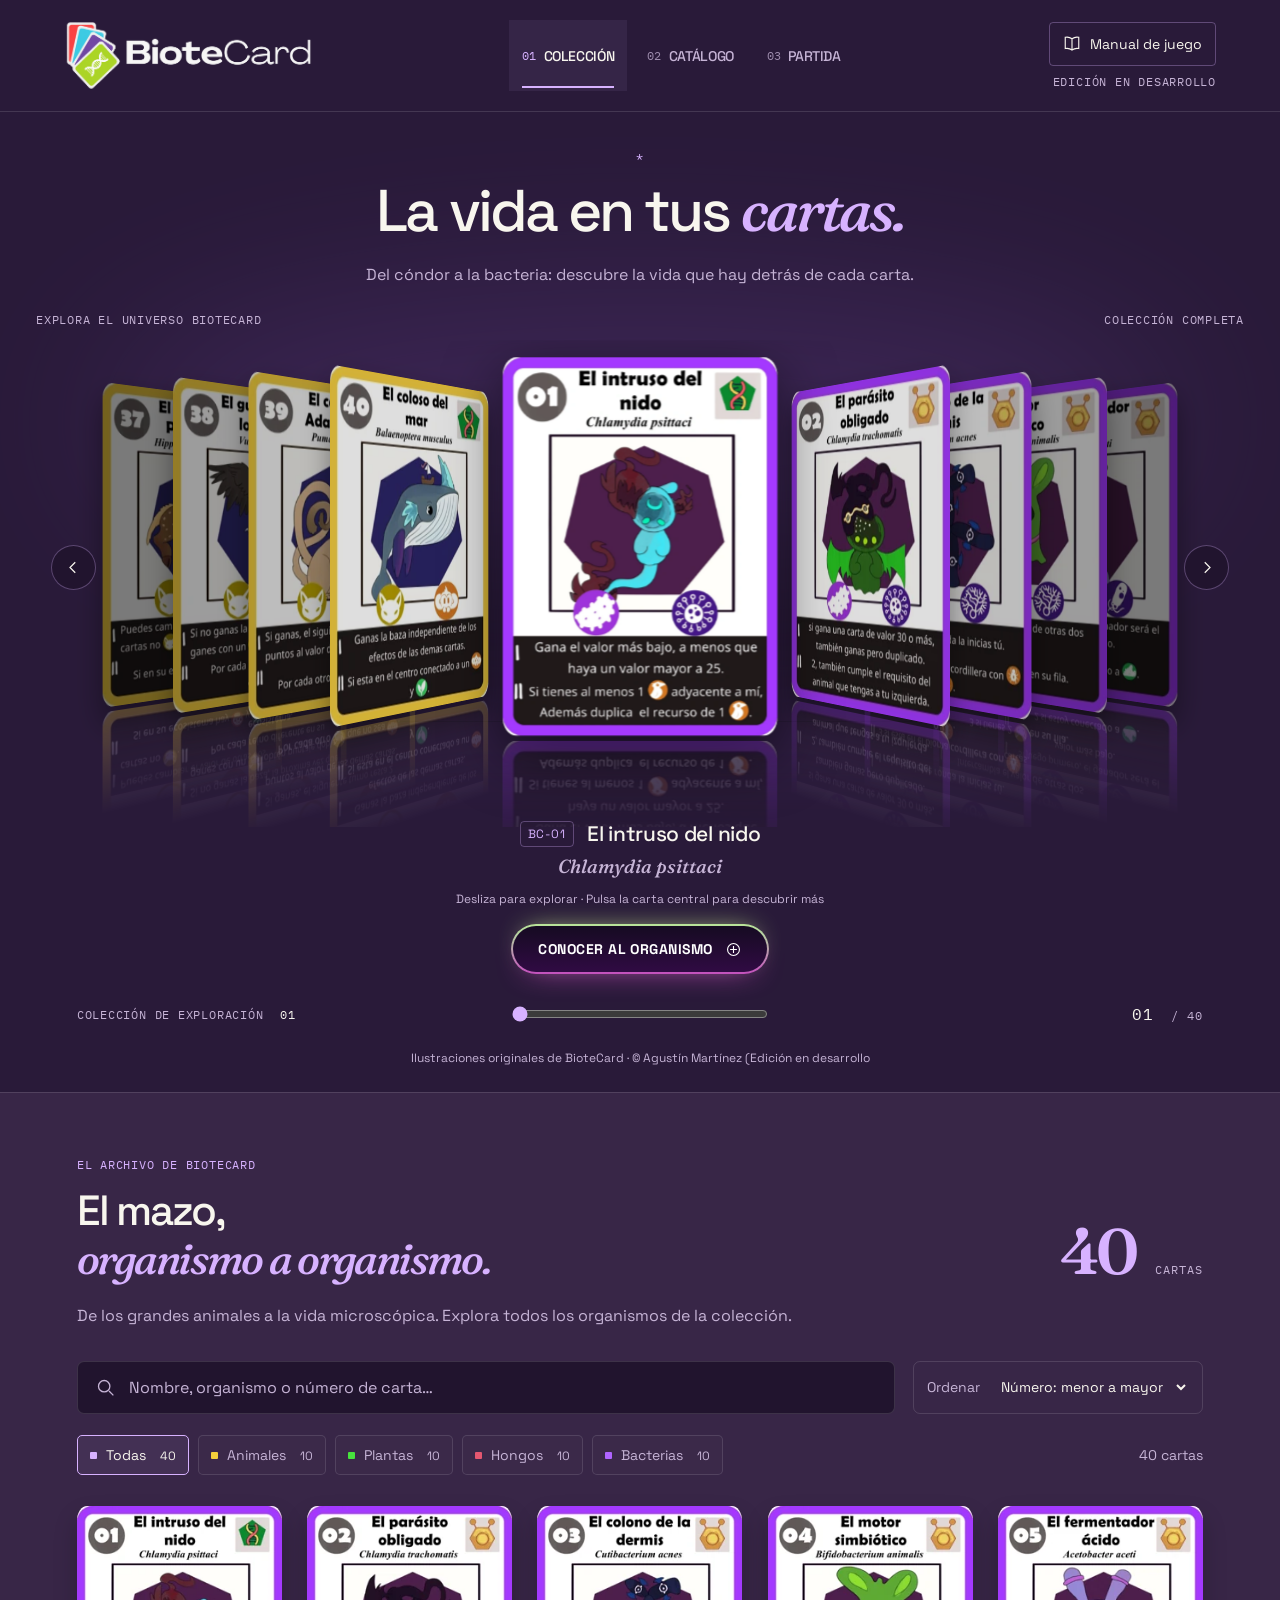
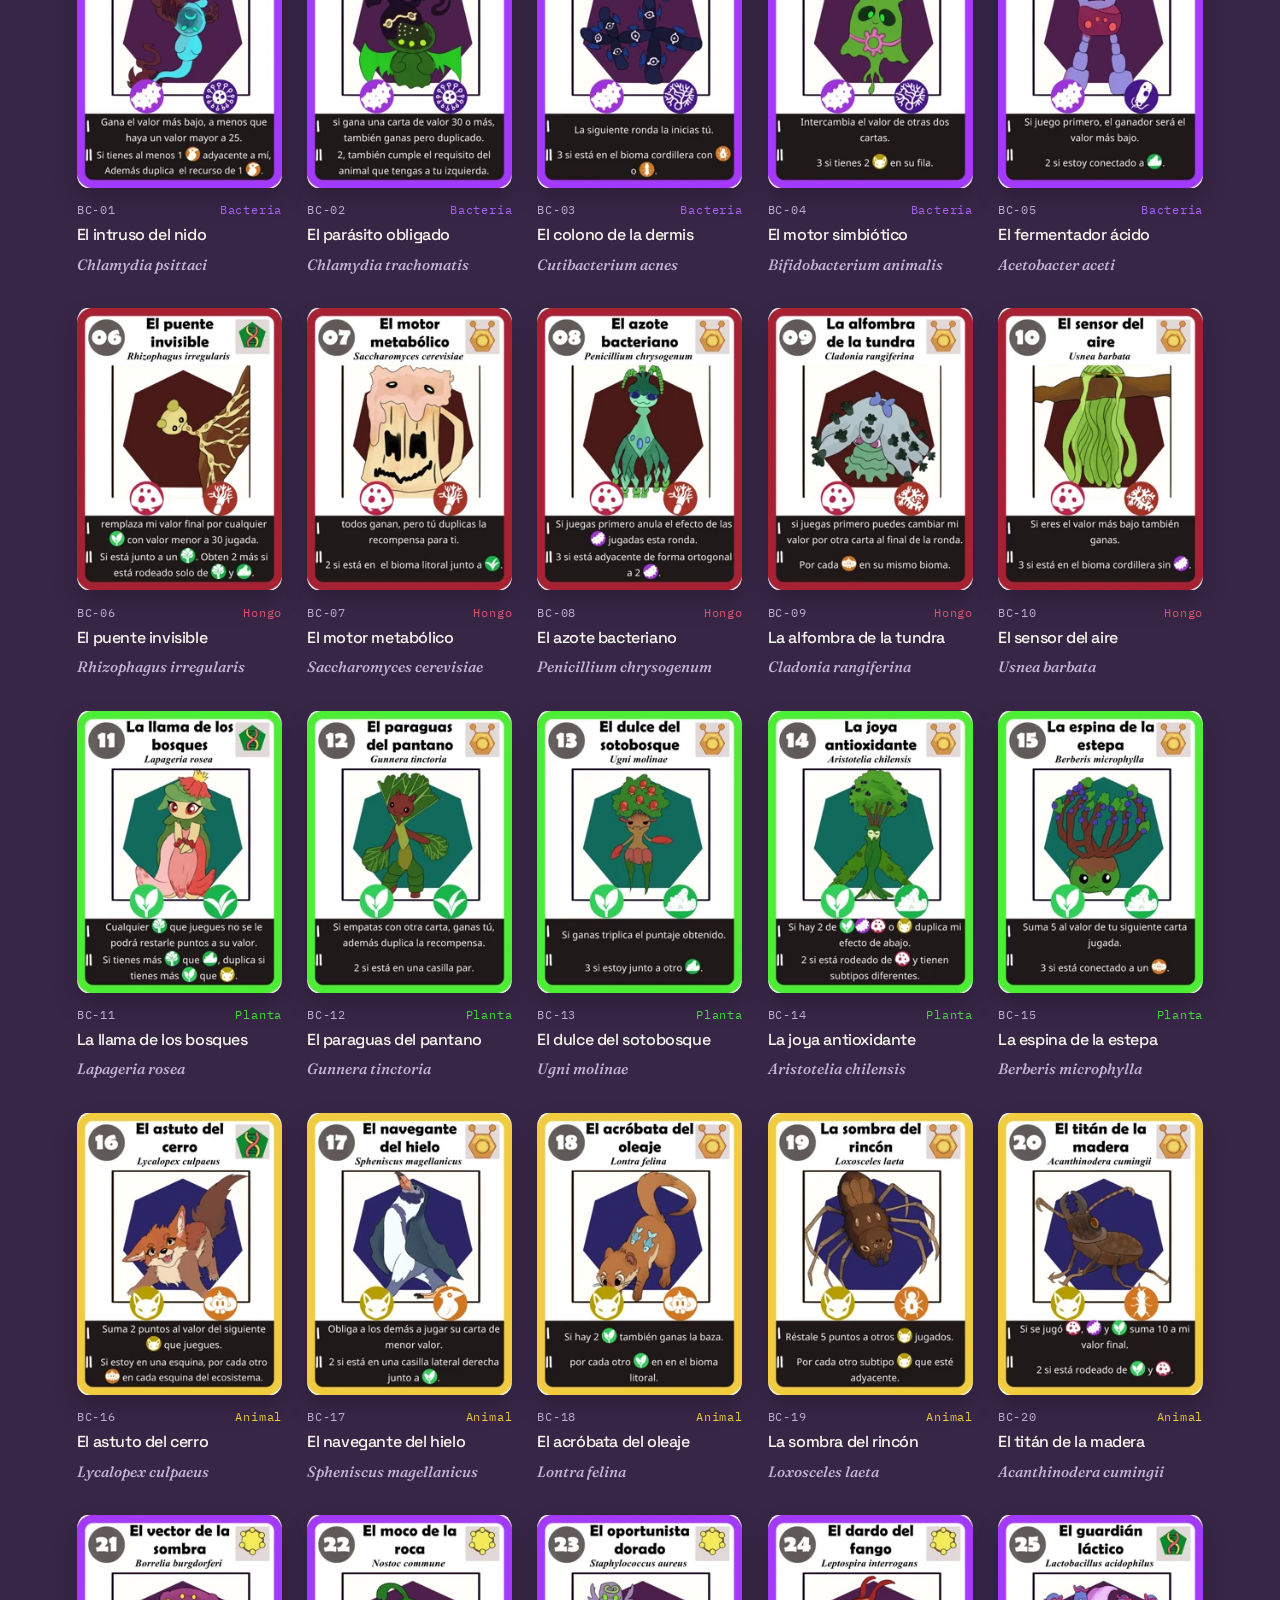
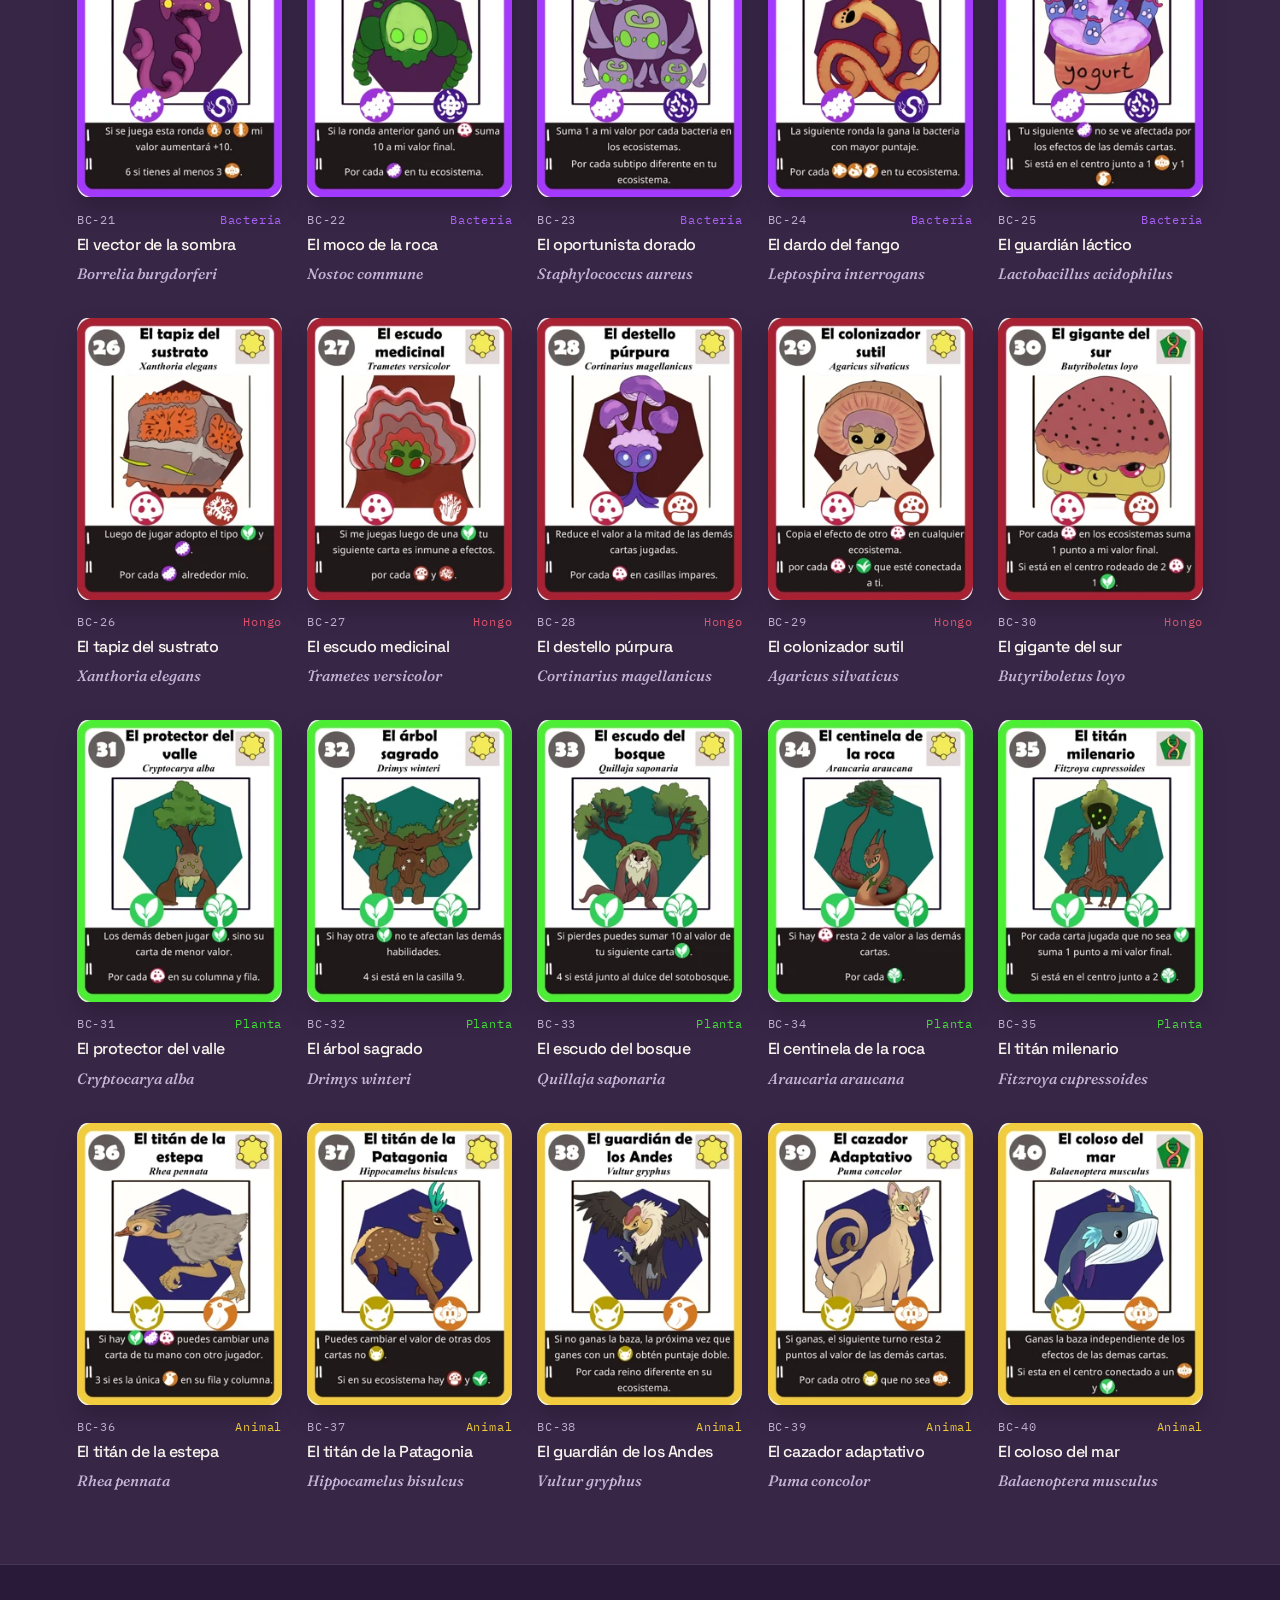
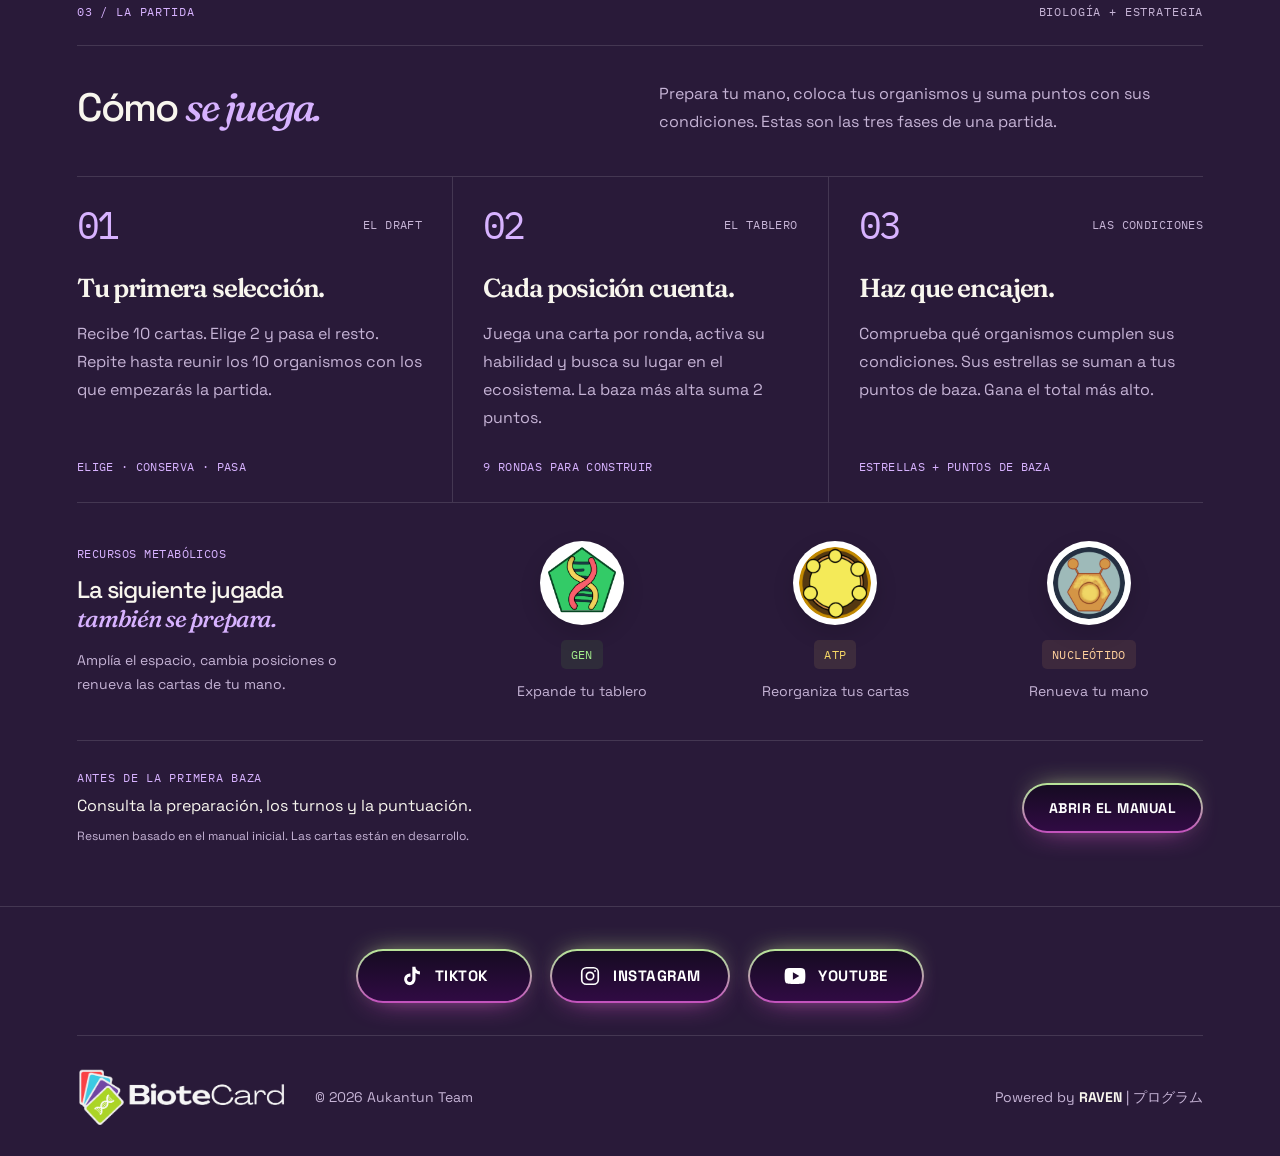
==== commit c74835c7: "Update index.html" ====
--- a/index.html
+++ b/index.html
@@ -2,7 +2,7 @@
 <html lang="es" data-group="bacteria">
 <head>
   <meta charset="utf-8"><meta name="viewport" content="width=device-width,initial-scale=1">
-  <title>BioteCard · La vida en tus cartas</title>
+  <title>BioteCard</title>
   <meta name="description" content="Explora el universo de BioteCard. Descubre las cartas, conoce a sus organismos y construye tu ecosistema.">
   <meta name="theme-color" content="#291a39">
   <link rel="icon" type="image/svg+xml" href="assets/branding/favicon.svg">
@@ -17,16 +17,16 @@
 <header class="site-header">
   <a class="brand header-brand" href="#coleccion" aria-label="BioteCard, inicio"><span class="logo-frame"><img class="site-logo logo-cards" src="assets/branding/biotecard-logo.png" width="2170" height="725" alt="BioteCard" fetchpriority="high"><img class="site-logo logo-lettering" src="assets/branding/biotecard-logo.png" width="2170" height="725" alt="" aria-hidden="true" fetchpriority="high"></span></a>
   <nav class="main-navigation" aria-label="Navegación principal">
-    <a class="active" href="#coleccion" data-section="coleccion" aria-current="location"><span class="nav-number" aria-hidden="true">01</span><span>La colección</span></a>
-    <a href="#catalogo" data-section="catalogo"><span class="nav-number" aria-hidden="true">02</span><span>El catálogo</span></a>
-    <a href="#como-jugar" data-section="como-jugar"><span class="nav-number" aria-hidden="true">03</span><span>La partida</span></a>
+    <a class="active" href="#coleccion" data-section="coleccion" aria-current="location"><span class="nav-number" aria-hidden="true">01</span><span>COLECCIÓN</span></a>
+    <a href="#catalogo" data-section="catalogo"><span class="nav-number" aria-hidden="true">02</span><span>CATÁLOGO</span></a>
+    <a href="#como-jugar" data-section="como-jugar"><span class="nav-number" aria-hidden="true">03</span><span>PARTIDA</span></a>
   </nav>
-  <div class="header-utility"><button class="manual-button" id="manual-link"><svg viewBox="0 0 24 24" aria-hidden="true" fill="none" stroke="currentColor" stroke-width="1.5"><path d="M12 5v15M12 5C8 2 3 3 3 3v15s5-1 9 2c4-3 9-2 9-2V3s-5-1-9 2Z"/></svg><span>Manual<span class="manual-extra"> de juego</span></span></button><span class="edition-status">EDICIÓN EN DESARROLLO</span></div>
+  <div class="header-utility"><button class="manual-button" id="manual-link"><svg viewBox="0 0 24 24" aria-hidden="true" fill="none" stroke="currentColor" stroke-width="1.5"><path d="M12 5v15M12 5C8 2 3 3 3 3v15s5-1 9 2c4-3 9-2 9-2V3s-5-1-9 2Z"/></svg><span>Manual de juego</span></span></button><span class="edition-status">EDICIÓN EN DESARROLLO</span></div>
 </header>
 <main>
 <section class="collection" id="coleccion" aria-labelledby="main-title">
-  <div class="intro"><p class="eyebrow">40 ORGANISMOS. UN MAZO POR DESCUBRIR.</p><h1 id="main-title">La vida en tus <em>cartas.</em></h1><p class="intro-copy">Del cóndor a la bacteria: descubre la vida que hay detrás de cada carta.</p></div>
-  <div class="collection-meta"><span>EXPLORA EL UNIVERSO BIOTECARD</span><span>COLECCIÓN COMPLETA <span class="meta-count">/ 40 CARTAS</span></span></div>
+  <div class="intro"><p class="eyebrow">*</p><h1 id="main-title">La vida en tus <em>cartas.</em></h1><p class="intro-copy">Del cóndor a la bacteria: descubre la vida que hay detrás de cada carta.</p></div>
+  <div class="collection-meta"><span>EXPLORA EL UNIVERSO BIOTECARD</span><span>COLECCIÓN COMPLETA</span></span></div>
   <div class="carousel" role="region" aria-roledescription="carrusel" aria-label="Cartas de organismos">
     <div class="flow-floor" aria-hidden="true"></div>
     <div id="card-stage" class="card-stage"><p class="loading-cards" role="status">Cargando la colección…</p></div>
@@ -35,7 +35,7 @@
   </div>
   <div class="selection-info"><p class="selection-name" id="selection-name" aria-live="polite"></p><p class="selection-hint">Desliza para explorar · Pulsa la carta central para descubrir más</p><button class="primary-button" id="discover">Conocer al organismo <svg viewBox="0 0 20 20" aria-hidden="true"><circle cx="10" cy="10" r="7"/><path d="M10 6v8m-4-4h8"/></svg></button></div>
   <div class="carousel-bottom"><span class="edition-label">COLECCIÓN DE EXPLORACIÓN <span>01</span></span><label class="scrubber"><span class="sr-only">Recorrer las 40 cartas</span><input id="flow-slider" type="range" min="0" max="39" value="0" aria-label="Seleccionar carta del carrusel"></label><span class="counter" id="counter">01 <span>/ 40</span></span></div>
-  <p class="prototype-note">Ilustraciones originales de BioteCard · Edición en desarrollo</p>
+  <p class="prototype-note">Ilustraciones originales de BioteCard · © Agustín Martínez (Edición en desarrollo</p>
 </section>
 <section class="catalog-section" id="catalogo" aria-labelledby="catalog-title">
 <div class="catalog-heading"><div><p class="eyebrow">EL ARCHIVO DE BIOTECARD</p><h2 id="catalog-title">El mazo, <em>organismo a organismo.</em></h2></div><span class="catalog-total">40 <small>CARTAS</small></span></div>
@@ -62,7 +62,7 @@
  <a class="social-button" href="https://www.instagram.com/aukantun_team/" target="_blank" rel="noopener noreferrer" aria-label="Aukantun Team en Instagram (abre en otra pestaña)"><svg viewBox="0 0 24 24" aria-hidden="true" fill="none" stroke="currentColor" stroke-width="1.8"><rect x="3" y="3" width="18" height="18" rx="5"/><circle cx="12" cy="12" r="4"/><circle cx="17.5" cy="6.5" r="1" fill="currentColor" stroke="none"/></svg><span>Instagram</span></a>
  <a class="social-button" href="https://www.youtube.com/@aktstudios-s" target="_blank" rel="noopener noreferrer" aria-label="AKT Studios en YouTube (abre en otra pestaña)"><svg viewBox="0 0 24 24" aria-hidden="true" fill="currentColor"><path d="M23 7s-.2-1.7-.9-2.4c-.9-.9-1.9-.9-2.3-1C16.6 3.4 12 3.4 12 3.4s-4.6 0-7.8.2c-.4.1-1.4.1-2.3 1C1.2 5.3 1 7 1 7s-.3 2-.3 4v2c0 2 .3 4 .3 4s.2 1.7.9 2.4c.9.9 2.1.9 2.7 1 2 .2 7.4.2 7.4.2s4.6 0 7.8-.2c.4-.1 1.4-.1 2.3-1 .7-.7.9-2.4.9-2.4s.3-2 .3-4v-2c0-2-.3-4-.3-4ZM9.7 16V8l7 4-7 4Z"/></svg><span>YouTube</span></a>
 </nav>
-<a class="brand footer-brand" href="#coleccion" aria-label="BioteCard, inicio"><span class="logo-frame"><img class="site-logo logo-cards" src="assets/branding/biotecard-logo.png" width="2170" height="725" alt="BioteCard" loading="lazy"><img class="site-logo logo-lettering" src="assets/branding/biotecard-logo.png" width="2170" height="725" alt="" aria-hidden="true" loading="lazy"></span></a><p class="copyright">© 2026 Aukantun Team</p><p class="powered-by">Powered by <strong>RAVEN</strong> <span class="footer-separator">|</span> <span lang="ja">プログラム</span></p></footer>
+<a class="brand footer-brand" href="#coleccion" aria-label="BioteCard, inicio"><span class="logo-frame"><img class="site-logo logo-cards" src="assets/branding/biotecard-logo.png" width="2170" height="725" alt="BioteCard" loading="lazy"><img class="site-logo logo-lettering" src="assets/branding/biotecard-logo.png" width="2170" height="725" alt="" aria-hidden="true" loading="lazy"></span></a><p class="copyright">© 2026 Aukantun Team</p><p class="powered-by">Powered by <strong>RAVEN</strong> <span lang="ja">| プログラム</span></p></footer>
 <dialog id="organism-dialog" class="organism-dialog" aria-labelledby="organism-title"><button class="close-dialog" aria-label="Cerrar ficha" id="close-organism">×</button><div id="organism-content"></div></dialog>
 <dialog id="manual-dialog" class="manual-dialog" aria-labelledby="manual-title"><button class="close-dialog" id="close-manual" aria-label="Cerrar manual">×</button><p class="eyebrow">BIOTECARD</p><h2 id="manual-title">El manual de juego</h2><p>Consulta el manual inicial de BioteCard. Las cartas actuales tienen ilustraciones y valores actualizados.</p><div class="manual-options"><a href="assets/manual-1.pdf" target="_blank" rel="noopener"><span>01</span><div><strong>Cartas y recursos</strong><p>Objetivo, anatomía de una carta y recursos metabólicos.</p></div><small>PDF</small></a><a href="assets/manual-2.pdf" target="_blank" rel="noopener"><span>02</span><div><strong>La partida y los combos</strong><p>Fases del juego y ejemplo de puntuación del ecosistema.</p></div><small>PDF</small></a></div><p class="manual-footnote">El manual corresponde a una versión anterior del juego. Para las habilidades y valores actuales, consulta las cartas de la colección.</p></dialog>
 <dialog id="zoom-dialog" class="zoom-dialog" aria-label="Carta ampliada"><button class="close-dialog" id="close-zoom" aria-label="Cerrar ampliación">×</button><img id="zoom-image" alt=""></dialog>
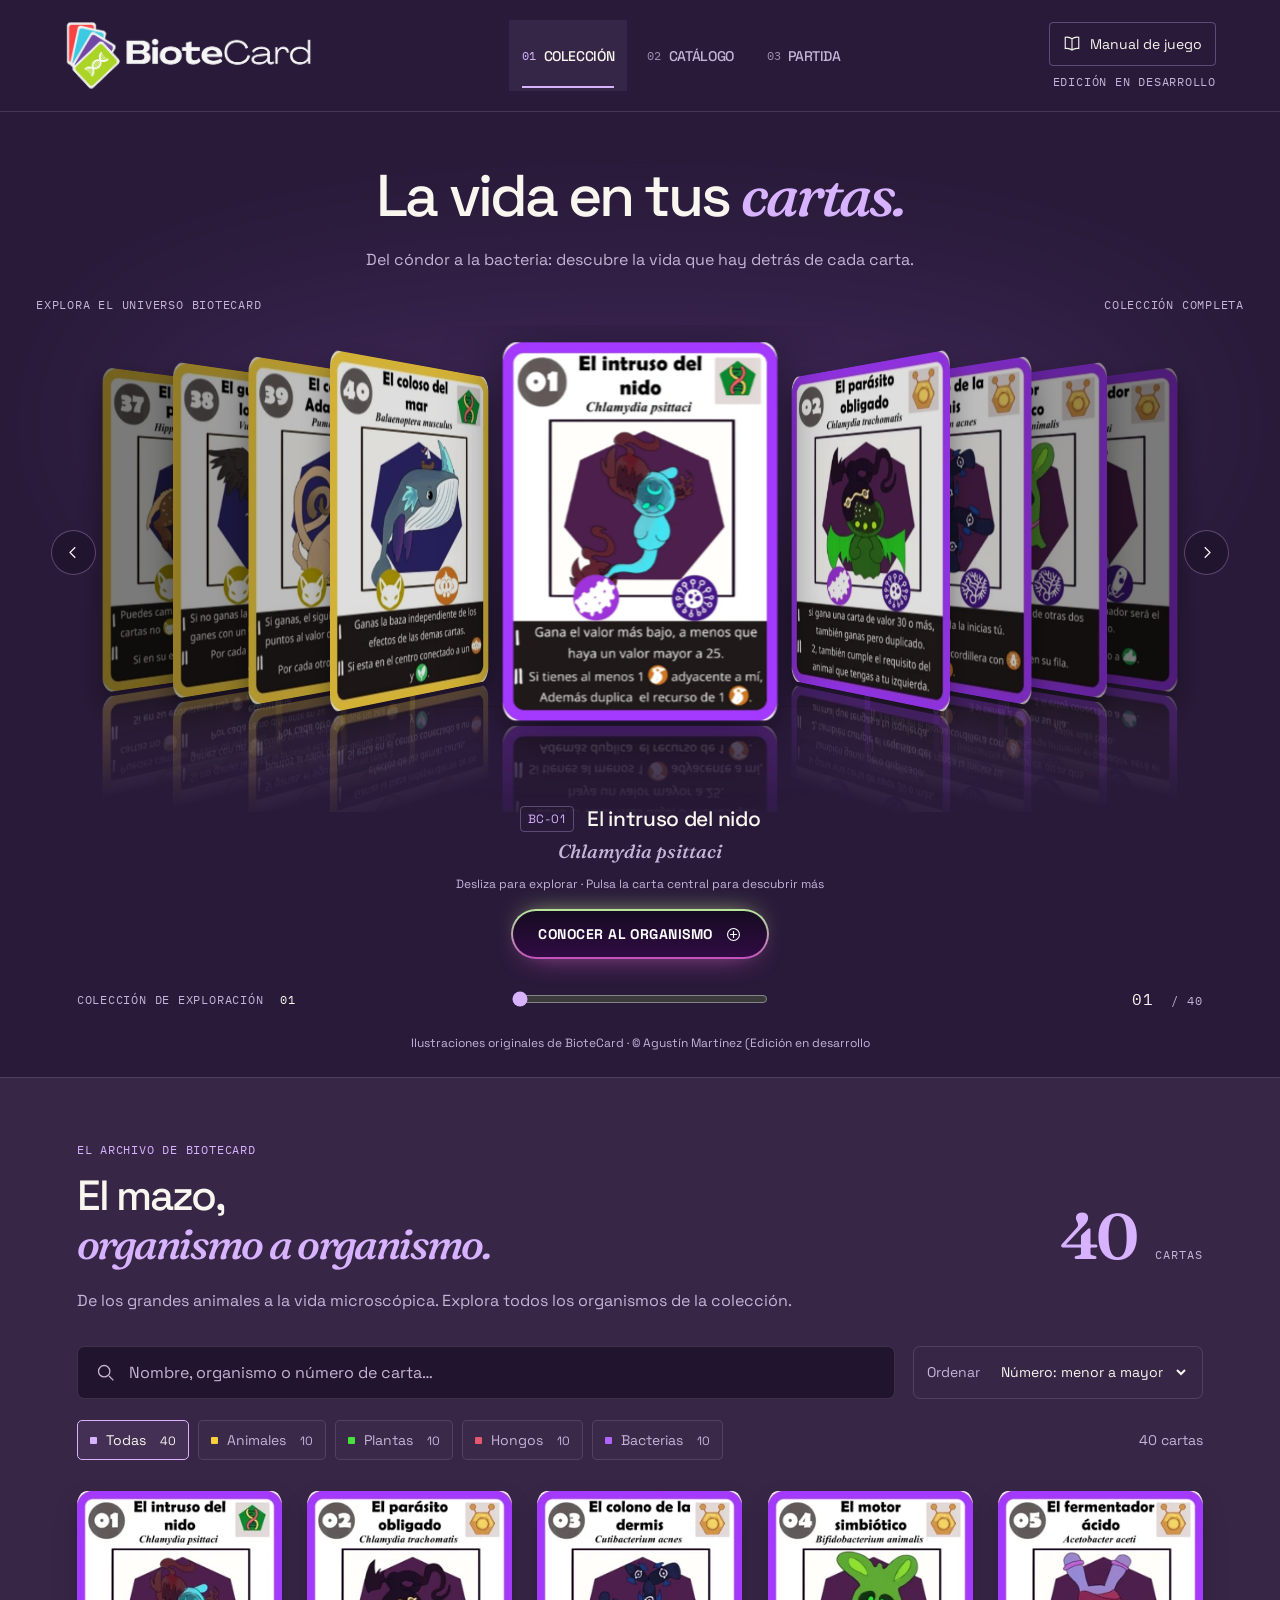
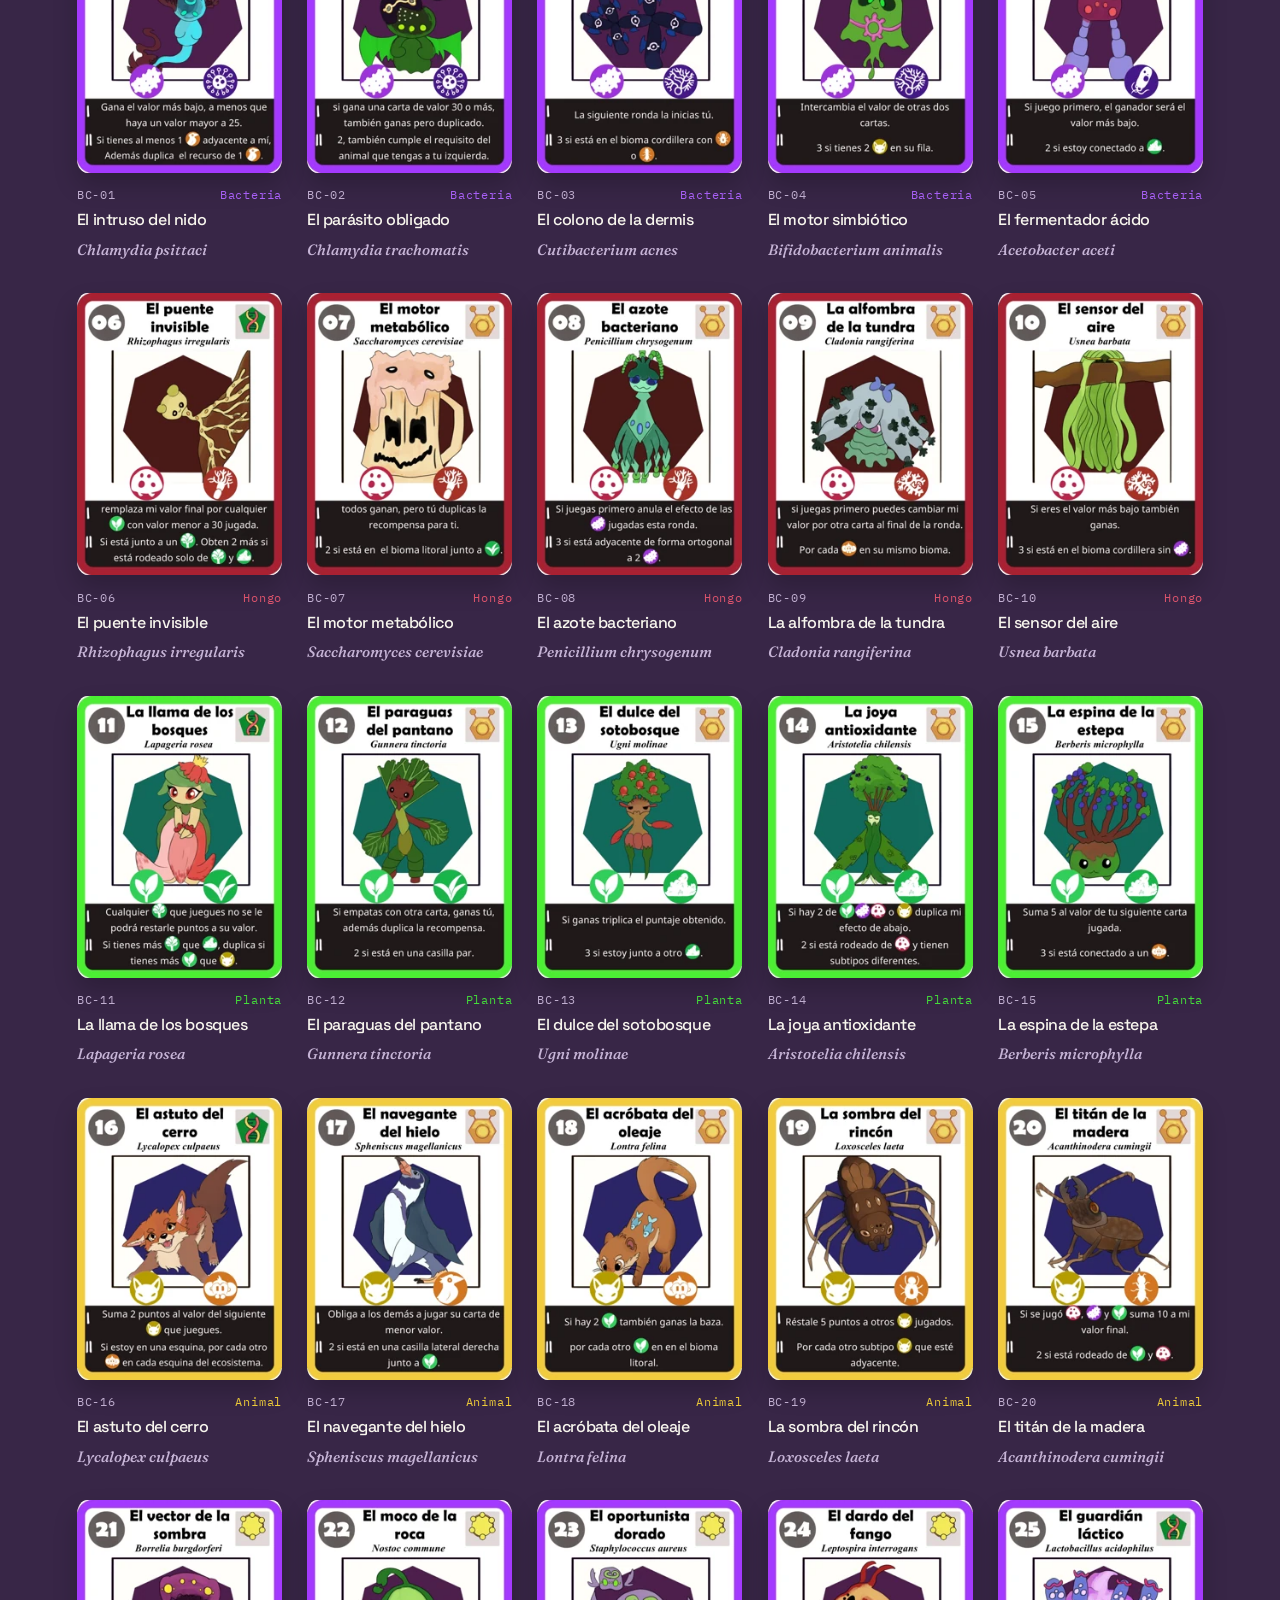
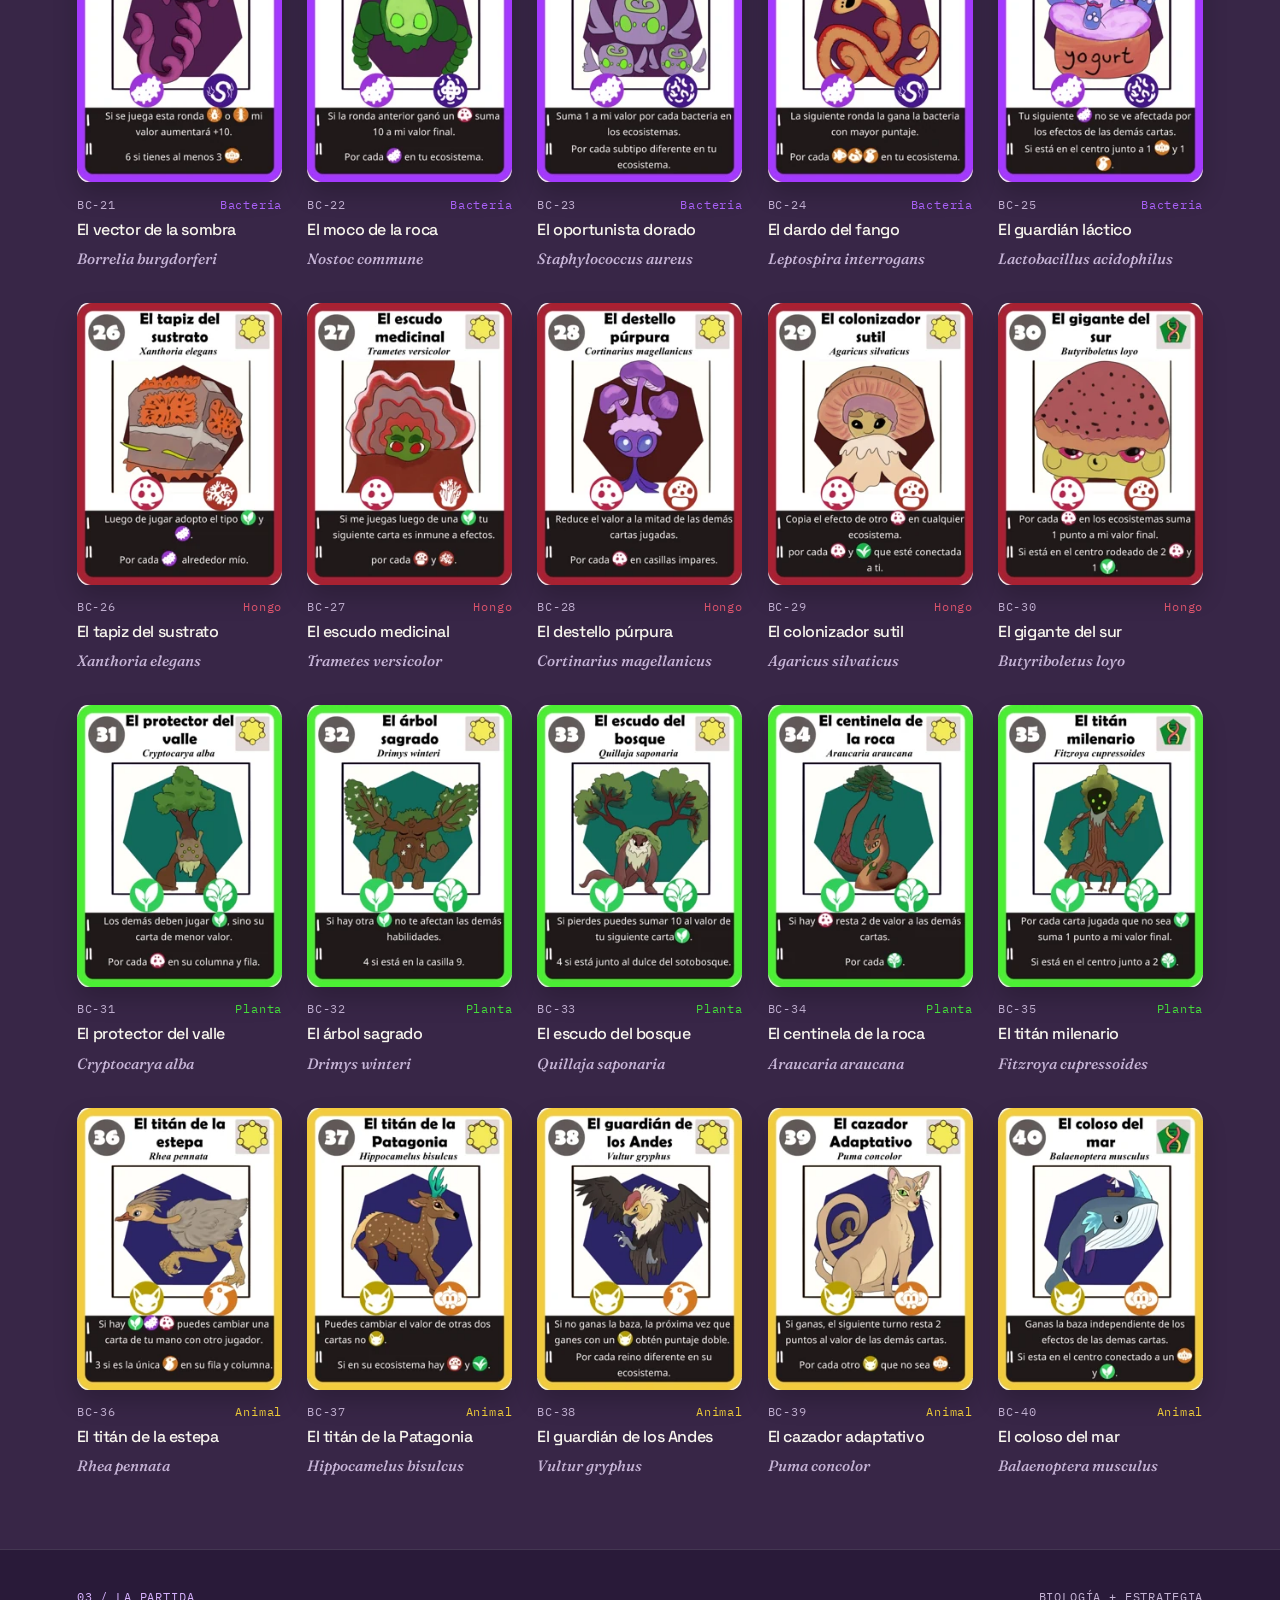
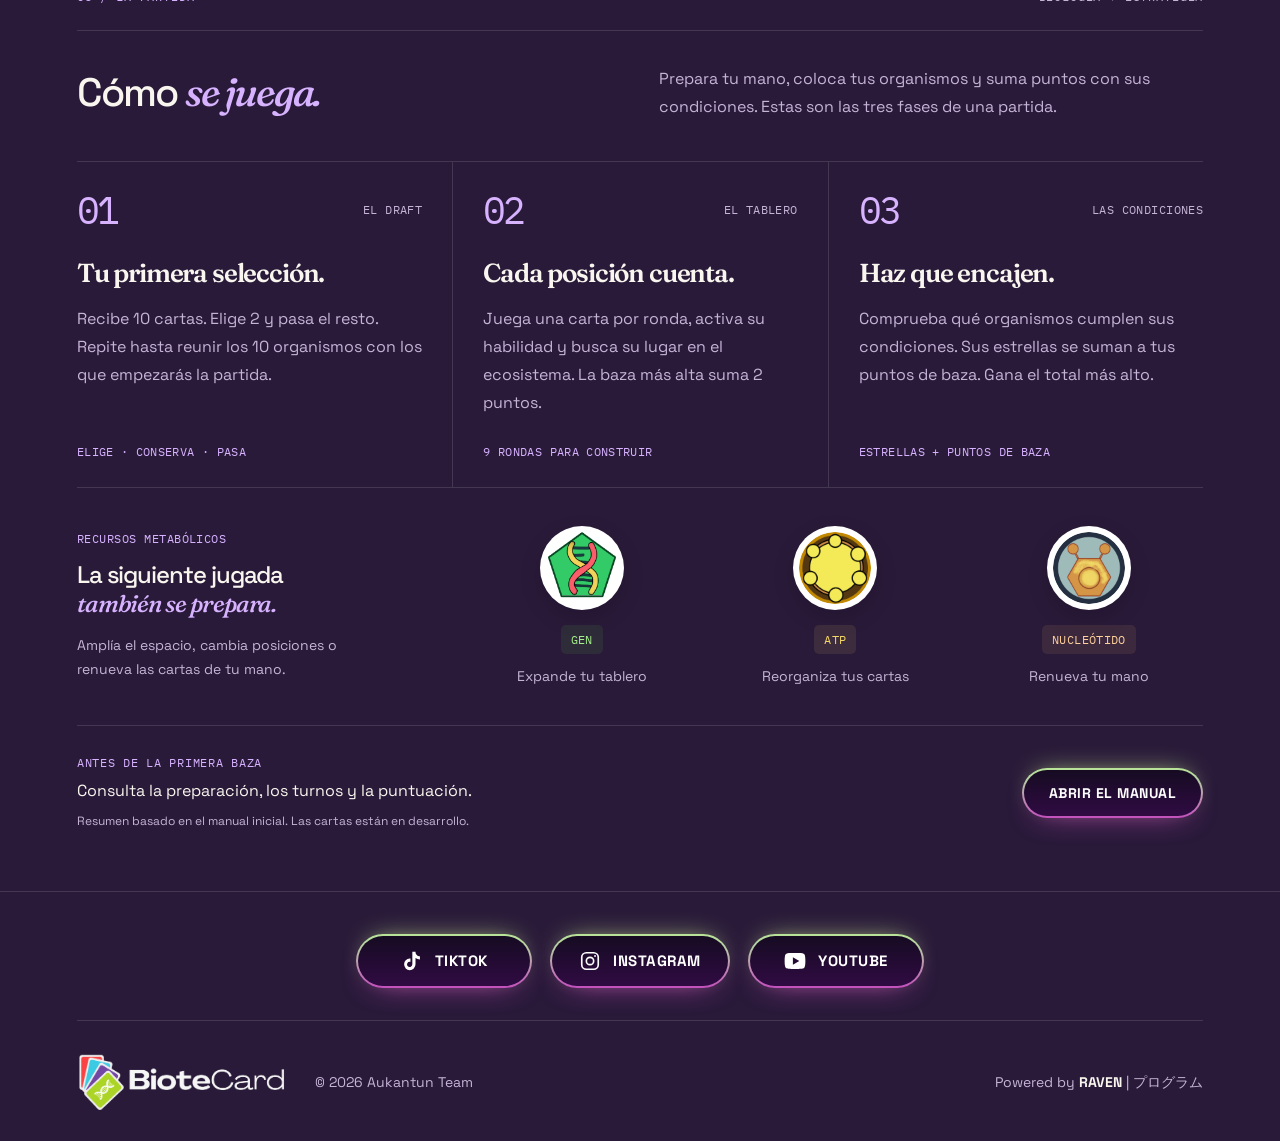
==== commit ced5a1dd: "Remove asterisks from the introduction paragraph" ====
--- a/index.html
+++ b/index.html
@@ -25,7 +25,7 @@
 </header>
 <main>
 <section class="collection" id="coleccion" aria-labelledby="main-title">
-  <div class="intro"><p class="eyebrow">*</p><h1 id="main-title">La vida en tus <em>cartas.</em></h1><p class="intro-copy">Del cóndor a la bacteria: descubre la vida que hay detrás de cada carta.</p></div>
+  <div class="intro"><p class="eyebrow"></p><h1 id="main-title">La vida en tus <em>cartas.</em></h1><p class="intro-copy">Del cóndor a la bacteria: descubre la vida que hay detrás de cada carta.</p></div>
   <div class="collection-meta"><span>EXPLORA EL UNIVERSO BIOTECARD</span><span>COLECCIÓN COMPLETA</span></span></div>
   <div class="carousel" role="region" aria-roledescription="carrusel" aria-label="Cartas de organismos">
     <div class="flow-floor" aria-hidden="true"></div>
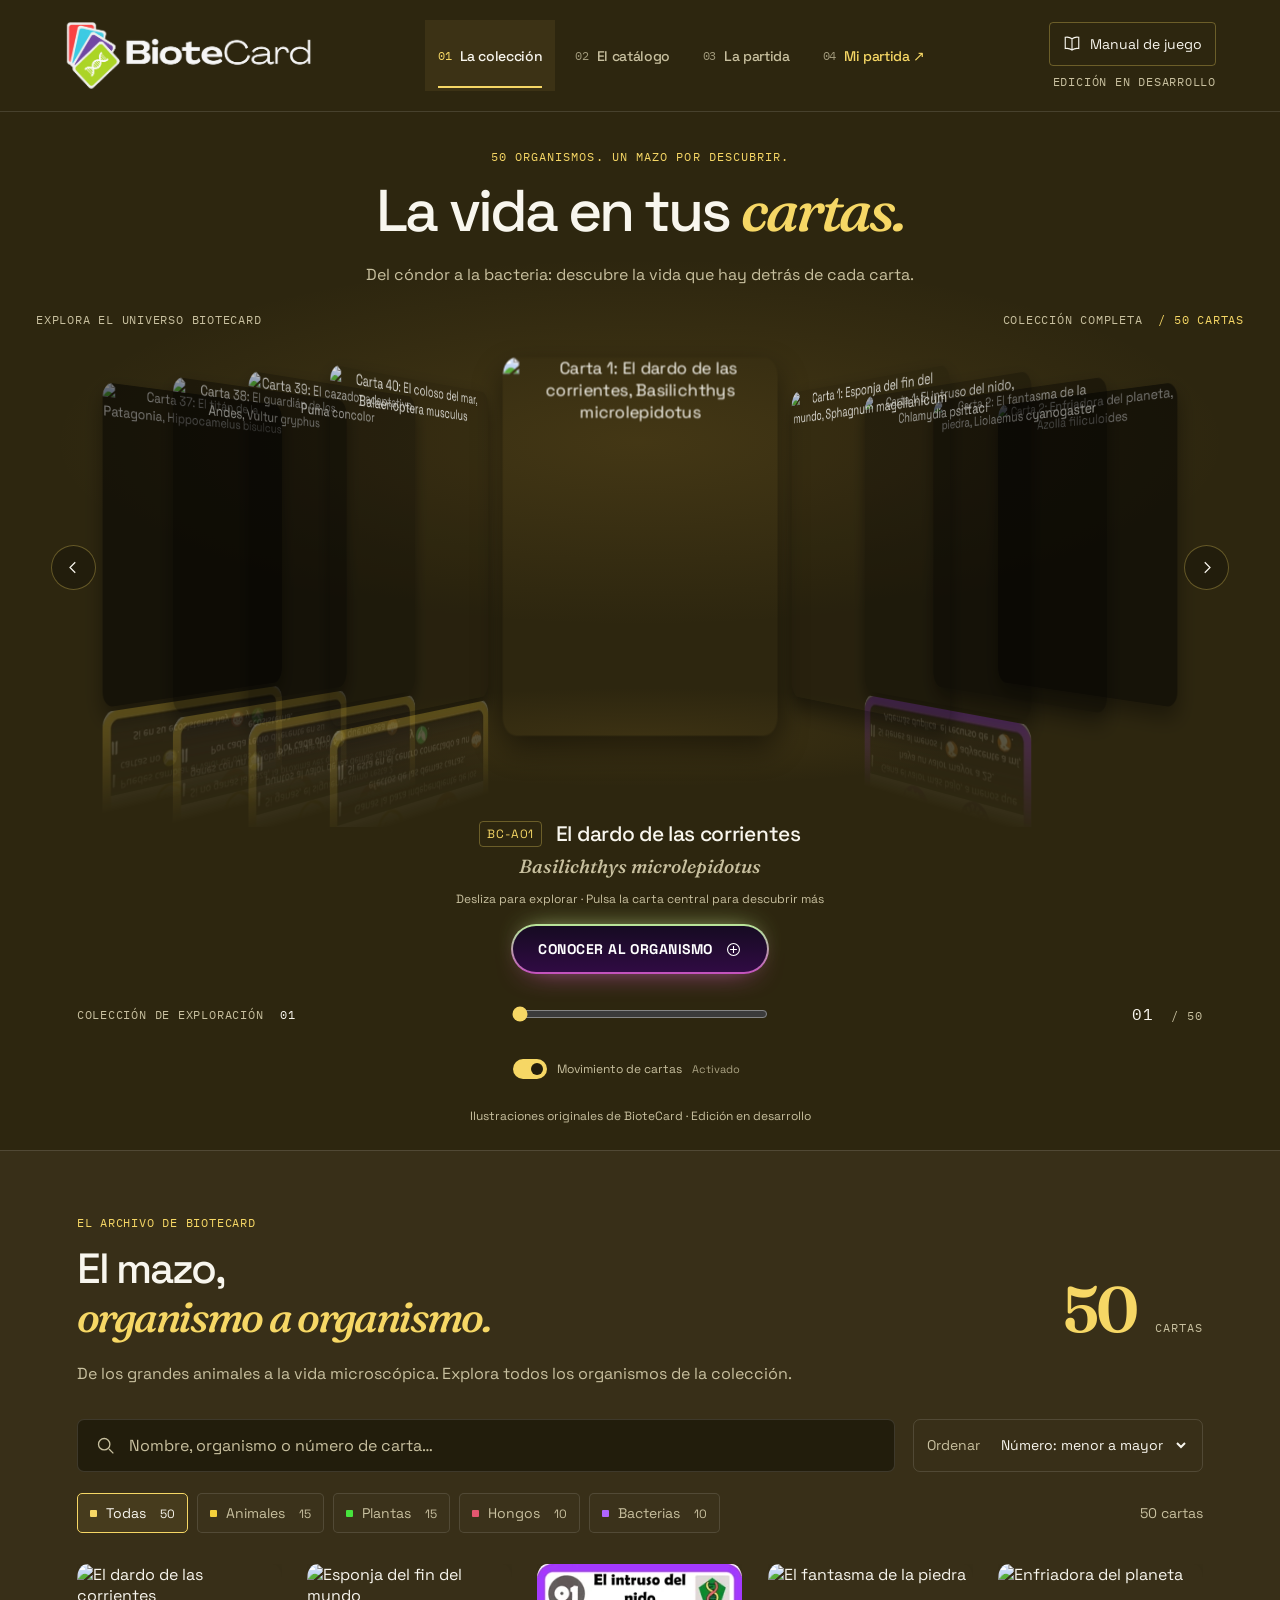
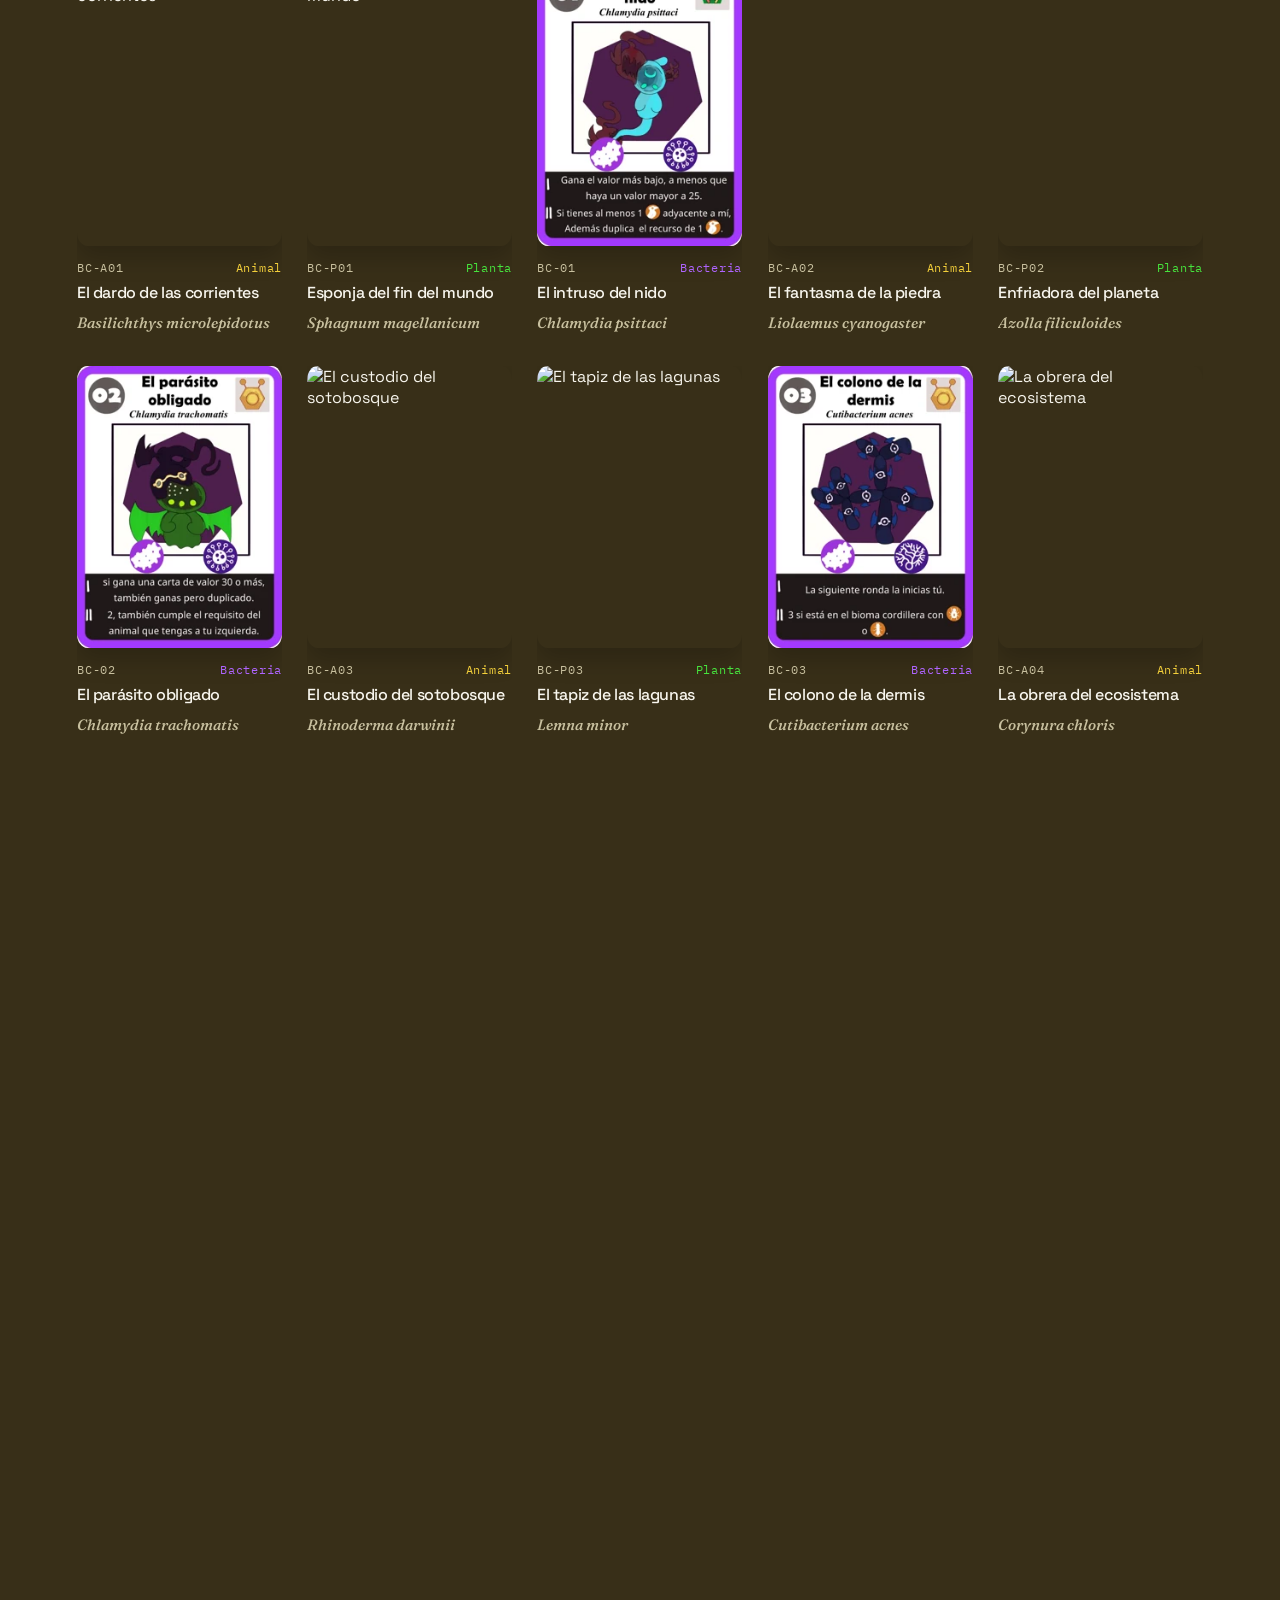
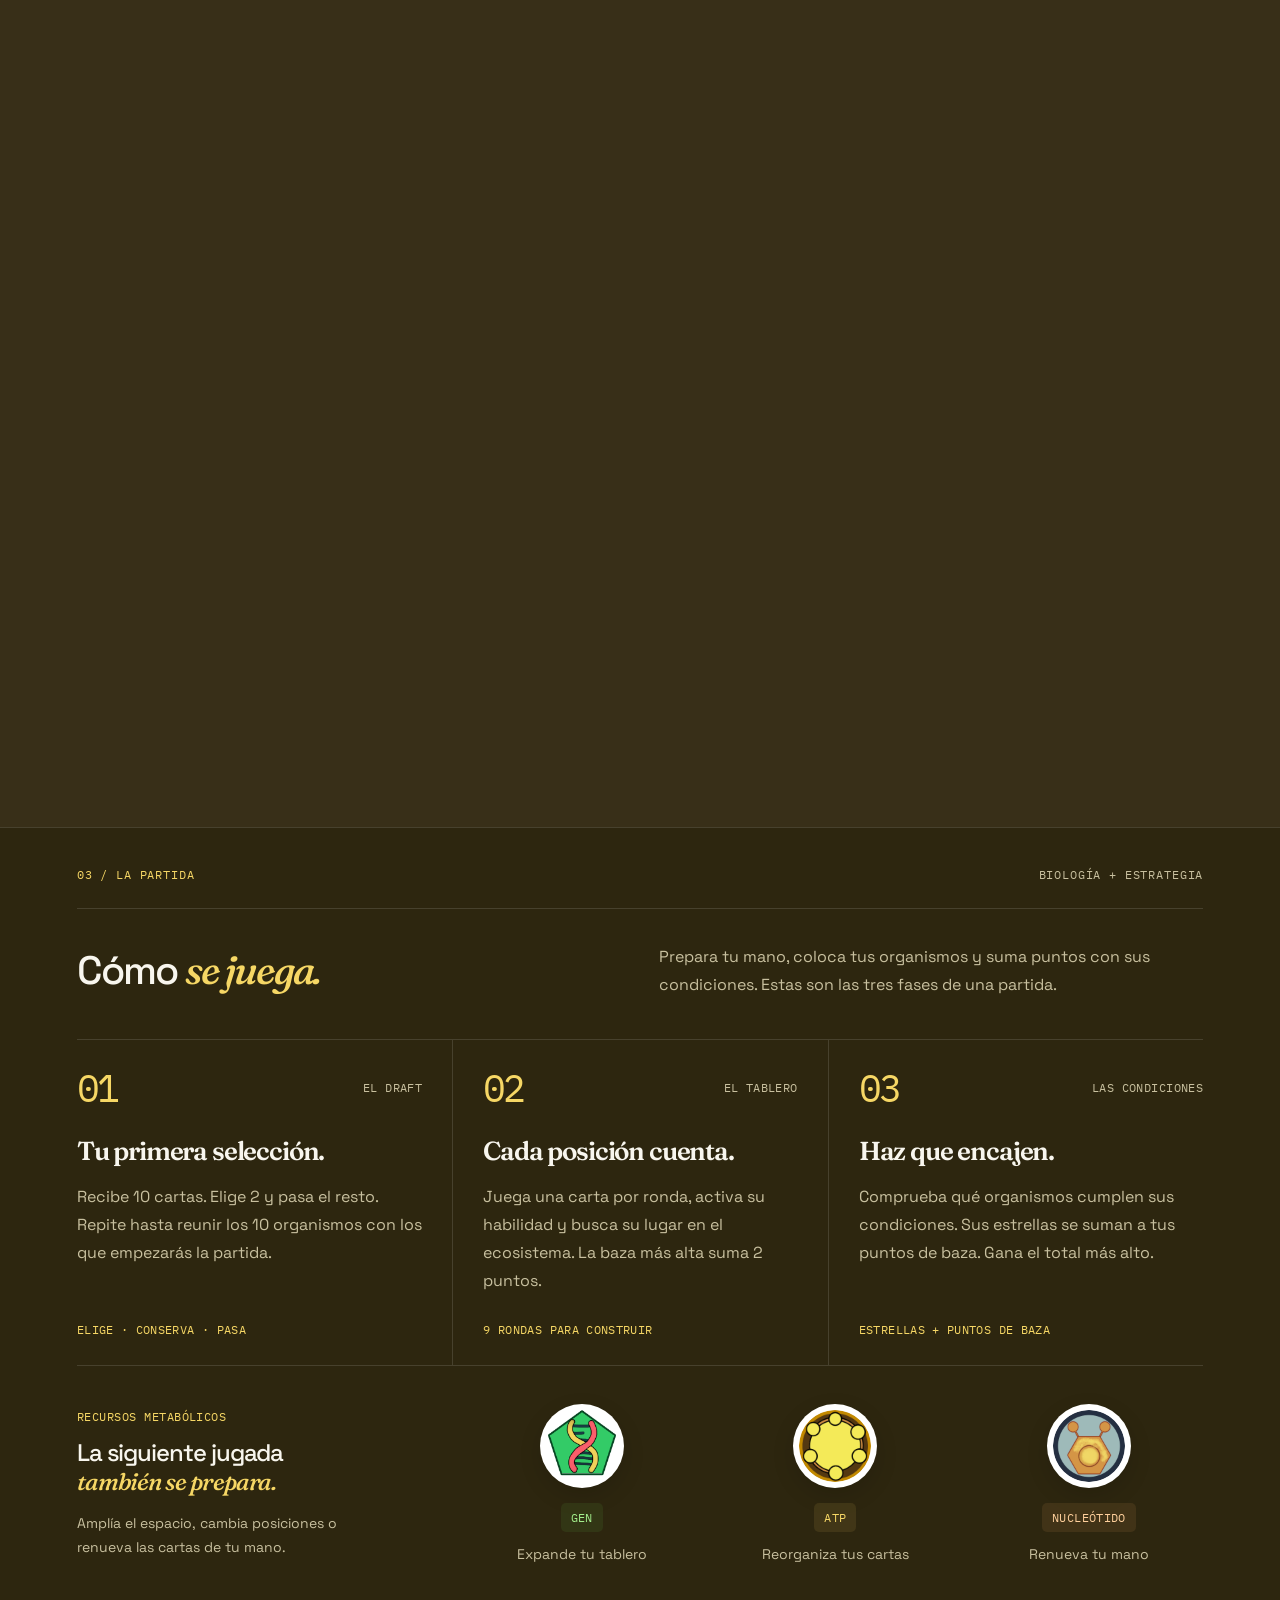
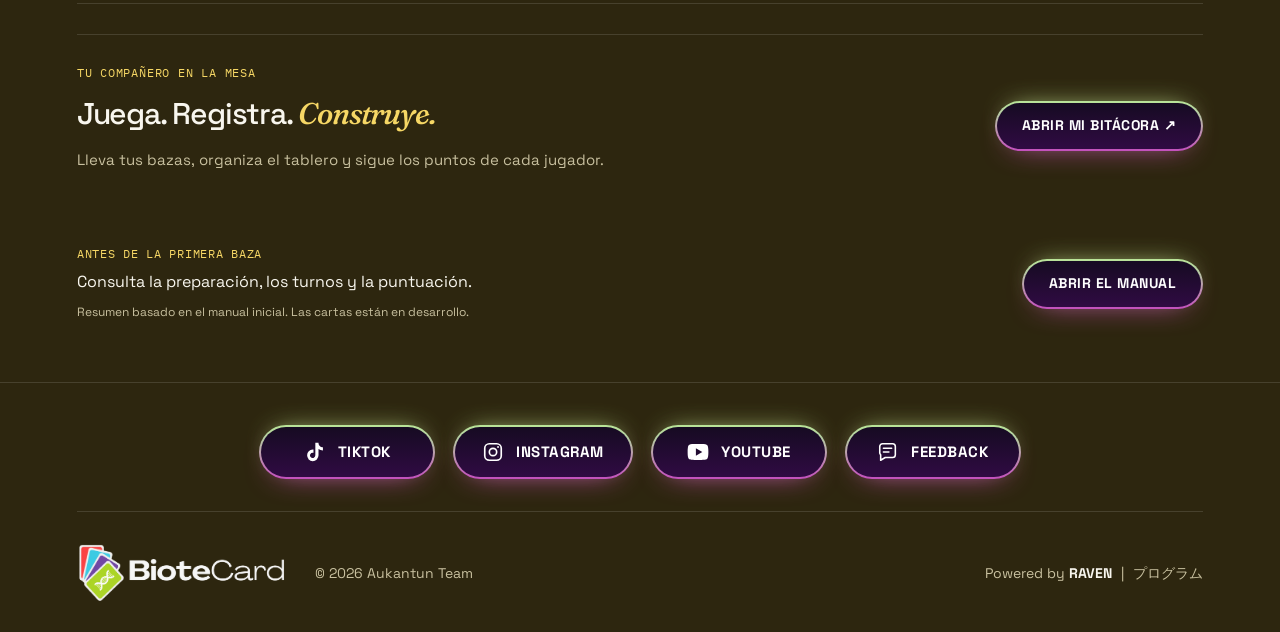
==== commit 21d7a647: "Add files via upload" ====
--- a/index.html
+++ b/index.html
@@ -2,31 +2,32 @@
 <html lang="es" data-group="bacteria">
 <head>
   <meta charset="utf-8"><meta name="viewport" content="width=device-width,initial-scale=1">
-  <title>BioteCard</title>
+  <title>BioteCard · La vida en tus cartas</title>
   <meta name="description" content="Explora el universo de BioteCard. Descubre las cartas, conoce a sus organismos y construye tu ecosistema.">
   <meta name="theme-color" content="#291a39">
   <link rel="icon" type="image/svg+xml" href="assets/branding/favicon.svg">
   <link rel="preload" href="assets/fonts/space-grotesk-regular.woff" as="font" type="font/woff" crossorigin>
   <link rel="preload" href="assets/fonts/fraunces-medium-italic.woff" as="font" type="font/woff" crossorigin>
   <link rel="stylesheet" href="style.css">
-  <link rel="stylesheet" href="identity.css">
-  <script src="app.js" defer></script>
+  <link rel="stylesheet" href="identity.css?v=9">
+  <script src="app.js?v=8" defer></script>
 </head>
 <body>
 <a class="skip" href="#coleccion">Ir a las cartas</a>
 <header class="site-header">
   <a class="brand header-brand" href="#coleccion" aria-label="BioteCard, inicio"><span class="logo-frame"><img class="site-logo logo-cards" src="assets/branding/biotecard-logo.png" width="2170" height="725" alt="BioteCard" fetchpriority="high"><img class="site-logo logo-lettering" src="assets/branding/biotecard-logo.png" width="2170" height="725" alt="" aria-hidden="true" fetchpriority="high"></span></a>
   <nav class="main-navigation" aria-label="Navegación principal">
-    <a class="active" href="#coleccion" data-section="coleccion" aria-current="location"><span class="nav-number" aria-hidden="true">01</span><span>COLECCIÓN</span></a>
-    <a href="#catalogo" data-section="catalogo"><span class="nav-number" aria-hidden="true">02</span><span>CATÁLOGO</span></a>
-    <a href="#como-jugar" data-section="como-jugar"><span class="nav-number" aria-hidden="true">03</span><span>PARTIDA</span></a>
+    <a class="active" href="#coleccion" data-section="coleccion" aria-current="location"><span class="nav-number" aria-hidden="true">01</span><span>La colección</span></a>
+    <a href="#catalogo" data-section="catalogo"><span class="nav-number" aria-hidden="true">02</span><span>El catálogo</span></a>
+    <a href="#como-jugar" data-section="como-jugar"><span class="nav-number" aria-hidden="true">03</span><span>La partida</span></a>
+    <a href="bitacora.html" class="log-nav-link"><span class="nav-number" aria-hidden="true">04</span><span>Mi partida ↗</span></a>
   </nav>
-  <div class="header-utility"><button class="manual-button" id="manual-link"><svg viewBox="0 0 24 24" aria-hidden="true" fill="none" stroke="currentColor" stroke-width="1.5"><path d="M12 5v15M12 5C8 2 3 3 3 3v15s5-1 9 2c4-3 9-2 9-2V3s-5-1-9 2Z"/></svg><span>Manual de juego</span></span></button><span class="edition-status">EDICIÓN EN DESARROLLO</span></div>
+  <div class="header-utility"><button class="manual-button" id="manual-link"><svg viewBox="0 0 24 24" aria-hidden="true" fill="none" stroke="currentColor" stroke-width="1.5"><path d="M12 5v15M12 5C8 2 3 3 3 3v15s5-1 9 2c4-3 9-2 9-2V3s-5-1-9 2Z"/></svg><span>Manual<span class="manual-extra"> de juego</span></span></button><span class="edition-status">EDICIÓN EN DESARROLLO</span></div>
 </header>
 <main>
 <section class="collection" id="coleccion" aria-labelledby="main-title">
-  <div class="intro"><p class="eyebrow"></p><h1 id="main-title">La vida en tus <em>cartas.</em></h1><p class="intro-copy">Del cóndor a la bacteria: descubre la vida que hay detrás de cada carta.</p></div>
-  <div class="collection-meta"><span>EXPLORA EL UNIVERSO BIOTECARD</span><span>COLECCIÓN COMPLETA</span></span></div>
+  <div class="intro"><p class="eyebrow">50 ORGANISMOS. UN MAZO POR DESCUBRIR.</p><h1 id="main-title">La vida en tus <em>cartas.</em></h1><p class="intro-copy">Del cóndor a la bacteria: descubre la vida que hay detrás de cada carta.</p></div>
+  <div class="collection-meta"><span>EXPLORA EL UNIVERSO BIOTECARD</span><span>COLECCIÓN COMPLETA <span class="meta-count">/ 50 CARTAS</span></span></div>
   <div class="carousel" role="region" aria-roledescription="carrusel" aria-label="Cartas de organismos">
     <div class="flow-floor" aria-hidden="true"></div>
     <div id="card-stage" class="card-stage"><p class="loading-cards" role="status">Cargando la colección…</p></div>
@@ -34,14 +35,15 @@
     <button class="carousel-arrow next" id="next" aria-label="Carta siguiente"><svg viewBox="0 0 24 24" aria-hidden="true"><path d="m10 6 6 6-6 6"/></svg></button>
   </div>
   <div class="selection-info"><p class="selection-name" id="selection-name" aria-live="polite"></p><p class="selection-hint">Desliza para explorar · Pulsa la carta central para descubrir más</p><button class="primary-button" id="discover">Conocer al organismo <svg viewBox="0 0 20 20" aria-hidden="true"><circle cx="10" cy="10" r="7"/><path d="M10 6v8m-4-4h8"/></svg></button></div>
-  <div class="carousel-bottom"><span class="edition-label">COLECCIÓN DE EXPLORACIÓN <span>01</span></span><label class="scrubber"><span class="sr-only">Recorrer las 40 cartas</span><input id="flow-slider" type="range" min="0" max="39" value="0" aria-label="Seleccionar carta del carrusel"></label><span class="counter" id="counter">01 <span>/ 40</span></span></div>
-  <p class="prototype-note">Ilustraciones originales de BioteCard · © Agustín Martínez (Edición en desarrollo</p>
+  <div class="carousel-bottom"><span class="edition-label">COLECCIÓN DE EXPLORACIÓN <span>01</span></span><label class="scrubber"><span class="sr-only">Recorrer las 50 cartas</span><input id="flow-slider" type="range" min="0" max="49" value="0" aria-label="Seleccionar carta del carrusel"></label><span class="counter" id="counter">01 <span>/ 50</span></span></div>
+  <div class="motion-control"><label class="motion-switch" for="card-motion-toggle"><input id="card-motion-toggle" type="checkbox" role="switch" checked aria-describedby="card-motion-description"><span class="switch-track" aria-hidden="true"></span><span>Movimiento de cartas</span><small id="card-motion-state">Activado</small></label><span id="card-motion-description" class="sr-only">Activa o desactiva la inclinación al pasar el cursor y las animaciones al seleccionar una carta.</span></div>
+  <p class="prototype-note">Ilustraciones originales de BioteCard · Edición en desarrollo</p>
 </section>
 <section class="catalog-section" id="catalogo" aria-labelledby="catalog-title">
-<div class="catalog-heading"><div><p class="eyebrow">EL ARCHIVO DE BIOTECARD</p><h2 id="catalog-title">El mazo, <em>organismo a organismo.</em></h2></div><span class="catalog-total">40 <small>CARTAS</small></span></div>
+<div class="catalog-heading"><div><p class="eyebrow">EL ARCHIVO DE BIOTECARD</p><h2 id="catalog-title">El mazo, <em>organismo a organismo.</em></h2></div><span class="catalog-total">50 <small>CARTAS</small></span></div>
 <p class="catalog-intro">De los grandes animales a la vida microscópica. Explora todos los organismos de la colección.</p>
 <div class="catalog-controls"><label class="search-box"><svg viewBox="0 0 24 24" aria-hidden="true"><circle cx="10.5" cy="10.5" r="6.5"/><path d="m16 16 5 5"/></svg><span class="sr-only">Buscar cartas</span><input id="card-search" type="search" placeholder="Nombre, organismo o número de carta…" autocomplete="off"></label><label class="sort-box"><span>Ordenar</span><select id="card-sort"><option value="number-asc">Número: menor a mayor</option><option value="number-desc">Número: mayor a menor</option><option value="name">Nombre de la carta</option><option value="species">Nombre científico</option></select></label></div>
-<div class="filter-row"><div class="type-filters" role="group" aria-label="Filtrar por grupo"><button data-type="all" aria-pressed="true">Todas <span>40</span></button><button data-type="animal" aria-pressed="false" style="--type-color:#f4d03b">Animales <span>10</span></button><button data-type="plant" aria-pressed="false" style="--type-color:#47e33d">Plantas <span>10</span></button><button data-type="fungus" aria-pressed="false" style="--type-color:#e45770">Hongos <span>10</span></button><button data-type="bacteria" aria-pressed="false" style="--type-color:#af64ff">Bacterias <span>10</span></button></div><p id="result-count" role="status">40 cartas</p></div>
+<div class="filter-row"><div class="type-filters" role="group" aria-label="Filtrar por grupo"><button data-type="all" aria-pressed="true">Todas <span>50</span></button><button data-type="animal" aria-pressed="false" style="--type-color:#f4d03b">Animales <span>15</span></button><button data-type="plant" aria-pressed="false" style="--type-color:#47e33d">Plantas <span>15</span></button><button data-type="fungus" aria-pressed="false" style="--type-color:#e45770">Hongos <span>10</span></button><button data-type="bacteria" aria-pressed="false" style="--type-color:#af64ff">Bacterias <span>10</span></button></div><p id="result-count" role="status">50 cartas</p></div>
 <div id="catalog-grid" class="catalog-grid"></div><div id="empty-catalog" class="empty-catalog" hidden><h3>No encontramos esa carta</h3><p>Prueba con otro nombre, número o grupo.</p><button id="reset-filters" class="outline-button">Restablecer búsqueda</button></div>
 </section>
 <section class="how-to" id="como-jugar" aria-labelledby="how-title">
@@ -53,16 +55,18 @@
   <article><div class="step-top"><span class="step-number">03</span><span class="step-tag">LAS CONDICIONES</span></div><h3>Haz que encajen.</h3><p>Comprueba qué organismos cumplen sus condiciones. Sus estrellas se suman a tus puntos de baza. Gana el total más alto.</p><span class="step-bottom">ESTRELLAS + PUNTOS DE BAZA</span></article>
  </div>
  <div class="resources"><div class="resource-intro"><p class="eyebrow">RECURSOS METABÓLICOS</p><h3>La siguiente jugada<br><em>también se prepara.</em></h3><p>Amplía el espacio, cambia posiciones o renueva las cartas de tu mano.</p></div><div class="resource-item"><img class="resource-image" src="assets/resources/gen.png" width="240" height="240" alt="Ficha GEN de BioteCard, con una doble hélice" loading="lazy"><span class="resource-label gen">GEN</span><p>Expande tu tablero</p></div><div class="resource-item"><img class="resource-image" src="assets/resources/atp.png" width="192" height="192" alt="Ficha ATP de BioteCard, amarilla y circular" loading="lazy"><span class="resource-label atp">ATP</span><p>Reorganiza tus cartas</p></div><div class="resource-item"><img class="resource-image" src="assets/resources/nucleotide.png" width="216" height="216" alt="Ficha NUCLEÓTIDO de BioteCard" loading="lazy"><span class="resource-label nucleotide">NUCLEÓTIDO</span><p>Renueva tu mano</p></div></div>
+ <div class="log-entry"><div><p class="eyebrow">TU COMPAÑERO EN LA MESA</p><h3>Juega. Registra. <em>Construye.</em></h3><p>Lleva tus bazas, organiza el tablero y sigue los puntos de cada jugador.</p></div><a class="primary-button" href="bitacora.html">Abrir mi bitácora ↗</a></div>
  <div class="manual-callout"><div><p class="eyebrow">ANTES DE LA PRIMERA BAZA</p><p>Consulta la preparación, los turnos y la puntuación.</p><small>Resumen basado en el manual inicial. Las cartas están en desarrollo.</small></div><button class="outline-button" id="manual-bottom">Abrir el manual</button></div>
 </section>
 </main>
 <footer>
-<nav class="social-links" aria-label="Redes sociales de Aukantun Team">
+<nav class="social-links" aria-label="Redes sociales y feedback de Aukantun Team">
  <a class="social-button" href="https://www.tiktok.com/@aukantun_team" target="_blank" rel="noopener noreferrer" aria-label="Aukantun Team en TikTok (abre en otra pestaña)"><svg viewBox="0 0 24 24" aria-hidden="true" fill="currentColor"><path d="M19.59 6.69a4.83 4.83 0 0 1-3.77-4.25V2h-3.45v13.67a2.89 2.89 0 0 1-5.2 1.74 2.89 2.89 0 0 1 2.31-4.64c.3 0 .59.05.86.13V9.4a6.35 6.35 0 0 0-.86-.05 6.33 6.33 0 0 0 0 12.65 6.34 6.34 0 0 0 6.34-6.33V8.68a8.24 8.24 0 0 0 4.83 1.55V6.8c-.36 0-.71-.04-1.06-.11Z"/></svg><span>TikTok</span></a>
  <a class="social-button" href="https://www.instagram.com/aukantun_team/" target="_blank" rel="noopener noreferrer" aria-label="Aukantun Team en Instagram (abre en otra pestaña)"><svg viewBox="0 0 24 24" aria-hidden="true" fill="none" stroke="currentColor" stroke-width="1.8"><rect x="3" y="3" width="18" height="18" rx="5"/><circle cx="12" cy="12" r="4"/><circle cx="17.5" cy="6.5" r="1" fill="currentColor" stroke="none"/></svg><span>Instagram</span></a>
  <a class="social-button" href="https://www.youtube.com/@aktstudios-s" target="_blank" rel="noopener noreferrer" aria-label="AKT Studios en YouTube (abre en otra pestaña)"><svg viewBox="0 0 24 24" aria-hidden="true" fill="currentColor"><path d="M23 7s-.2-1.7-.9-2.4c-.9-.9-1.9-.9-2.3-1C16.6 3.4 12 3.4 12 3.4s-4.6 0-7.8.2c-.4.1-1.4.1-2.3 1C1.2 5.3 1 7 1 7s-.3 2-.3 4v2c0 2 .3 4 .3 4s.2 1.7.9 2.4c.9.9 2.1.9 2.7 1 2 .2 7.4.2 7.4.2s4.6 0 7.8-.2c.4-.1 1.4-.1 2.3-1 .7-.7.9-2.4.9-2.4s.3-2 .3-4v-2c0-2-.3-4-.3-4ZM9.7 16V8l7 4-7 4Z"/></svg><span>YouTube</span></a>
+ <a class="social-button" href="https://biotecard.framer.website" target="_blank" rel="noopener noreferrer" aria-label="Enviar feedback sobre BioteCard (abre en otra pestaña)"><svg viewBox="0 0 24 24" aria-hidden="true" fill="none" stroke="currentColor" stroke-width="1.7" stroke-linecap="round" stroke-linejoin="round"><path d="M20 15a3 3 0 0 1-3 3H9l-5 3v-6a3 3 0 0 1-1-2V6a3 3 0 0 1 3-3h11a3 3 0 0 1 3 3Z"/><path d="M7 8h9M7 12h6"/></svg><span>Feedback</span></a>
 </nav>
-<a class="brand footer-brand" href="#coleccion" aria-label="BioteCard, inicio"><span class="logo-frame"><img class="site-logo logo-cards" src="assets/branding/biotecard-logo.png" width="2170" height="725" alt="BioteCard" loading="lazy"><img class="site-logo logo-lettering" src="assets/branding/biotecard-logo.png" width="2170" height="725" alt="" aria-hidden="true" loading="lazy"></span></a><p class="copyright">© 2026 Aukantun Team</p><p class="powered-by">Powered by <strong>RAVEN</strong> <span lang="ja">| プログラム</span></p></footer>
+<a class="brand footer-brand" href="#coleccion" aria-label="BioteCard, inicio"><span class="logo-frame"><img class="site-logo logo-cards" src="assets/branding/biotecard-logo.png" width="2170" height="725" alt="BioteCard" loading="lazy"><img class="site-logo logo-lettering" src="assets/branding/biotecard-logo.png" width="2170" height="725" alt="" aria-hidden="true" loading="lazy"></span></a><p class="copyright">© 2026 Aukantun Team</p><p class="powered-by">Powered by <strong>RAVEN</strong> <span class="footer-separator">|</span> <span lang="ja">プログラム</span></p></footer>
 <dialog id="organism-dialog" class="organism-dialog" aria-labelledby="organism-title"><button class="close-dialog" aria-label="Cerrar ficha" id="close-organism">×</button><div id="organism-content"></div></dialog>
 <dialog id="manual-dialog" class="manual-dialog" aria-labelledby="manual-title"><button class="close-dialog" id="close-manual" aria-label="Cerrar manual">×</button><p class="eyebrow">BIOTECARD</p><h2 id="manual-title">El manual de juego</h2><p>Consulta el manual inicial de BioteCard. Las cartas actuales tienen ilustraciones y valores actualizados.</p><div class="manual-options"><a href="assets/manual-1.pdf" target="_blank" rel="noopener"><span>01</span><div><strong>Cartas y recursos</strong><p>Objetivo, anatomía de una carta y recursos metabólicos.</p></div><small>PDF</small></a><a href="assets/manual-2.pdf" target="_blank" rel="noopener"><span>02</span><div><strong>La partida y los combos</strong><p>Fases del juego y ejemplo de puntuación del ecosistema.</p></div><small>PDF</small></a></div><p class="manual-footnote">El manual corresponde a una versión anterior del juego. Para las habilidades y valores actuales, consulta las cartas de la colección.</p></dialog>
 <dialog id="zoom-dialog" class="zoom-dialog" aria-label="Carta ampliada"><button class="close-dialog" id="close-zoom" aria-label="Cerrar ampliación">×</button><img id="zoom-image" alt=""></dialog>
--- a/identity.css
+++ b/identity.css
@@ -80,3 +80,45 @@
 .logo-frame .site-logo{position:absolute;left:0;top:-11.333333%;display:block;width:100%;max-width:none;height:auto}
 .logo-cards{clip-path:inset(0 76.3% 0 0)}
 .logo-lettering{clip-path:inset(0 0 0 23.7%);filter:brightness(0) invert(.97);pointer-events:none}
+
+/* Collection update: optional motion and documented organism photographs. */
+.motion-control{display:flex;justify-content:center;margin:22px 20px 0}
+.motion-switch{position:relative;display:inline-flex;align-items:center;gap:10px;min-height:36px;cursor:pointer;color:var(--muted);font-size:12px}
+.motion-switch input{position:absolute;opacity:0;width:38px;height:24px;margin:0;cursor:pointer}
+.switch-track{width:34px;height:20px;border-radius:20px;border:1px solid var(--accent-border);background:var(--well);position:relative;flex:none}
+.switch-track:after{content:'';position:absolute;width:12px;height:12px;left:3px;top:3px;border-radius:50%;background:var(--muted);transition:transform .2s ease}
+.motion-switch input:checked+.switch-track{background:var(--accent)}
+.motion-switch input:checked+.switch-track:after{transform:translateX(14px);background:var(--well)}
+.motion-switch input:focus-visible+.switch-track{outline:2px solid var(--ink);outline-offset:4px}
+.motion-switch small{font-size:11px;min-width:76px;opacity:.8}
+:root[data-card-motion="off"] .cover-card,:root[data-card-motion="off"] .catalog-art,:root[data-card-motion="off"] .enlarge-card{transform:none!important;transition:none!important}
+:root[data-card-motion="off"] .flow-front,:root[data-card-motion="off"] .enlarge-card img,:root[data-card-motion="off"] .zoom-dialog[open]>img{animation:none!important}
+:root[data-card-motion="off"] .flow-item{transition:none!important}
+.science-photo>img{height:auto;max-height:360px;object-fit:contain;background:var(--well)}
+.curiosity{margin-top:20px}
+@media(prefers-reduced-motion:reduce){.switch-track:after{transition:none}}
+
+/* Keep carousel movement on the compositor; avoid filters on moving cards. */
+.flow-item[hidden]{display:none!important;will-change:auto}
+.flow-item{transition:transform .32s cubic-bezier(.22,.7,.25,1);will-change:transform}
+.cover-card{position:relative;filter:none;box-shadow:0 12px 26px #0006}
+.cover-card:after{content:'';position:absolute;inset:0;border-radius:inherit;background:#000;opacity:var(--shade-opacity,0);pointer-events:none;transition:opacity .2s}
+.flow-item.selected .cover-card,.cover-card:hover{box-shadow:0 12px 30px #0007}
+.flow-item .flow-front{animation:none!important}
+.cover-card,.catalog-art,.enlarge-card{transform:none;transition:transform .18s ease}
+.cover-card.is-tilting,.catalog-art.is-tilting,.enlarge-card.is-tilting{transform:perspective(900px) translateY(-3px) rotateX(var(--card-rx,0deg)) rotateY(var(--card-ry,0deg));transition:none;will-change:transform}
+.catalog-card{content-visibility:auto;contain-intrinsic-size:auto 410px}
+.collection:before{filter:none;inset:130px 0 auto;height:400px;border-radius:0;background:radial-gradient(ellipse at center,var(--glow),transparent 65%);opacity:.15;transition:none}
+.flow-floor{box-shadow:none;background:radial-gradient(ellipse,var(--glow),transparent 70%);height:100px;bottom:40px;opacity:.1;transition:none}
+dialog::backdrop{backdrop-filter:none;-webkit-backdrop-filter:none}
+/* A palette change should not repaint every section throughout the slide. */
+body,.site-header,.collection,.catalog-section,.how-to,footer,.collection:before,.search-box,.sort-box select,.resources,.organism-dialog,.manual-dialog,.new-detail-layout,.detail-card-column,.detail-callout{transition:none}
+@media(max-width:760px){.reflection-mask{display:none}.collection:before{height:300px}.catalog-card{contain-intrinsic-size:auto 320px}}
+@media(prefers-reduced-motion:reduce){.flow-item,.cover-card:after{transition:none!important}}
+
+/* The personal companion lives on its own page to keep the gallery light. */
+.site-header .main-navigation .log-nav-link{color:var(--accent)}
+.log-entry{display:flex;justify-content:space-between;align-items:center;gap:25px;padding:30px 0;border-top:1px solid var(--line);margin-top:30px}
+.log-entry h3{font-size:30px;letter-spacing:-.04em;font-weight:500;margin:0 0 12px}.log-entry h3 em{font-family:"Fraunces",serif;color:var(--accent);font-weight:500}.log-entry p:last-child{color:var(--muted);font-size:15px;line-height:1.6}.log-entry .primary-button{flex-shrink:0}
+@media(max-width:1180px){.site-header{flex-wrap:wrap;height:auto;padding-top:20px;padding-bottom:14px}.site-header .main-navigation{order:3;width:100%;justify-content:center;gap:12px}.header-utility{margin-left:auto}.site-header .main-navigation a{font-size:13px;padding:10px}}
+@media(max-width:760px){.log-entry{display:block}.log-entry .primary-button{margin-top:12px}.site-header .main-navigation{gap:2px;justify-content:space-between}.site-header .main-navigation a{padding:9px 5px;font-size:12px}.site-header .main-navigation .nav-number{display:none}}
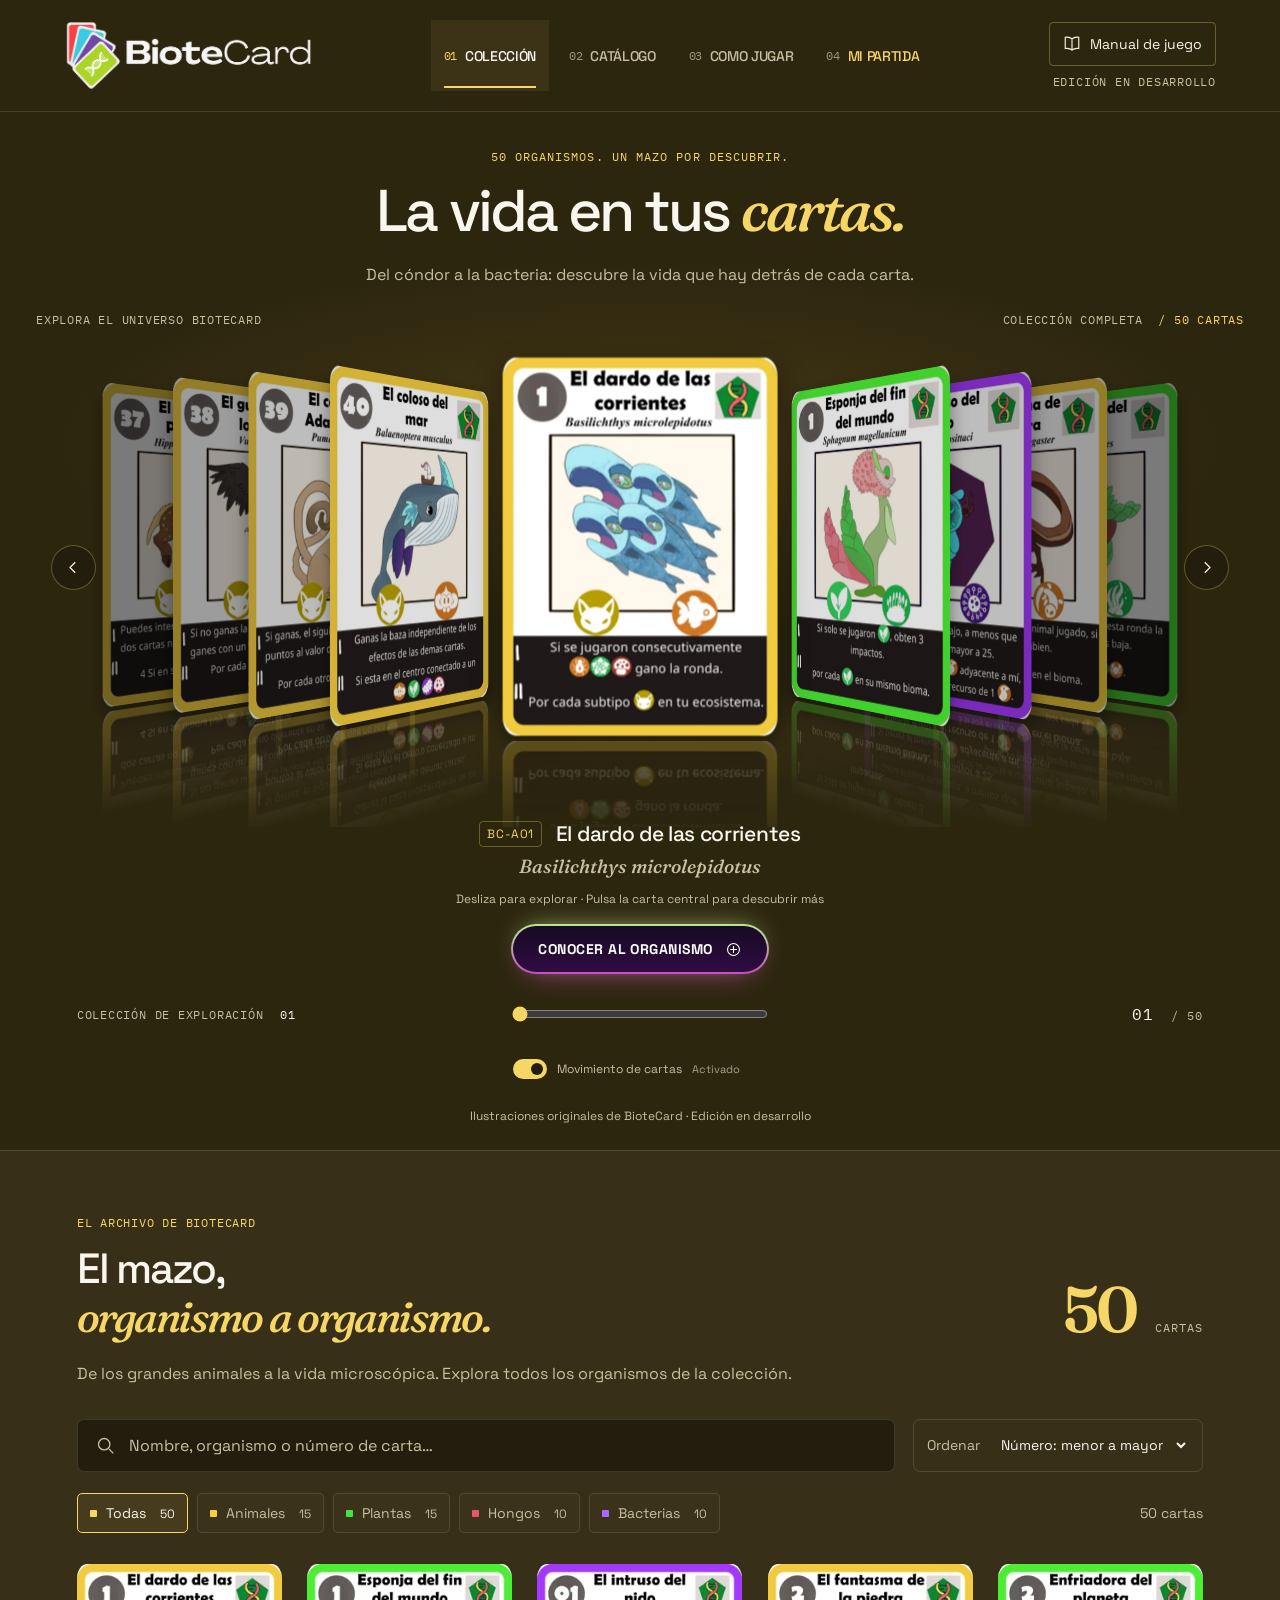
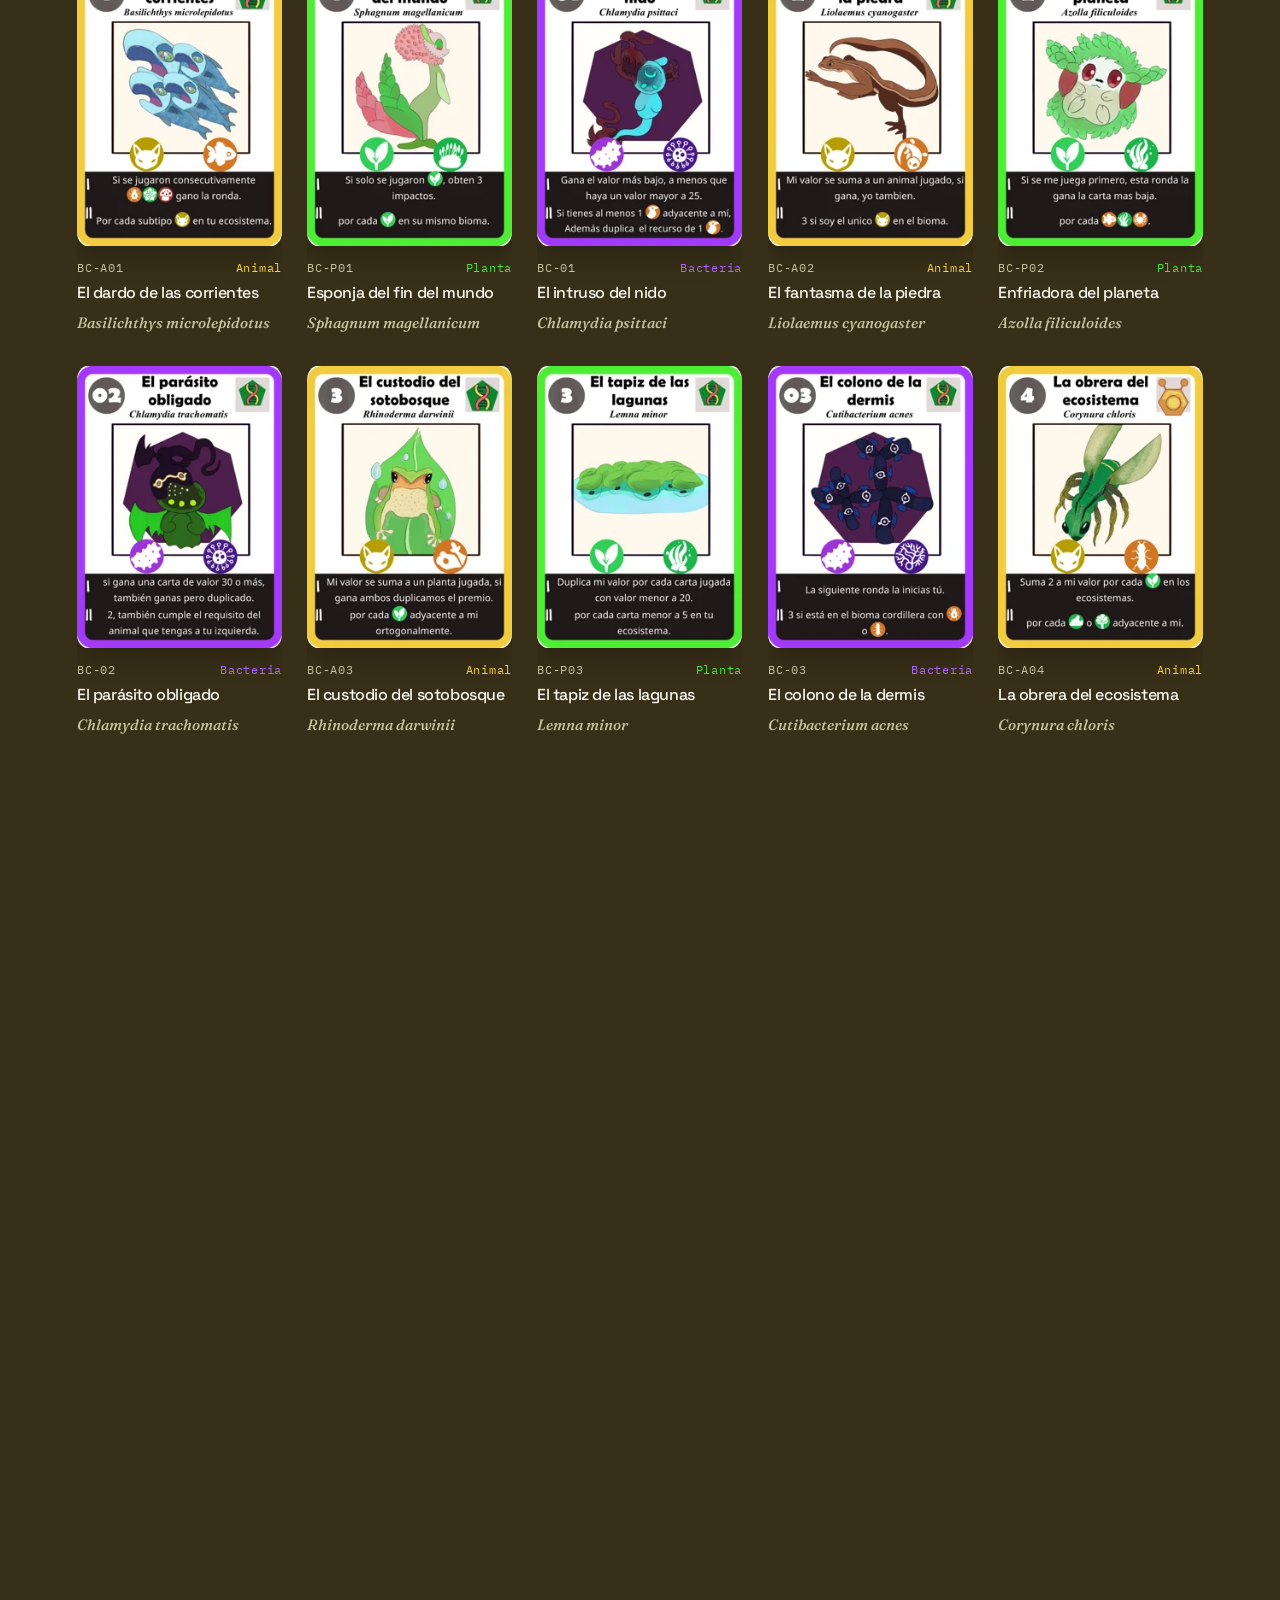
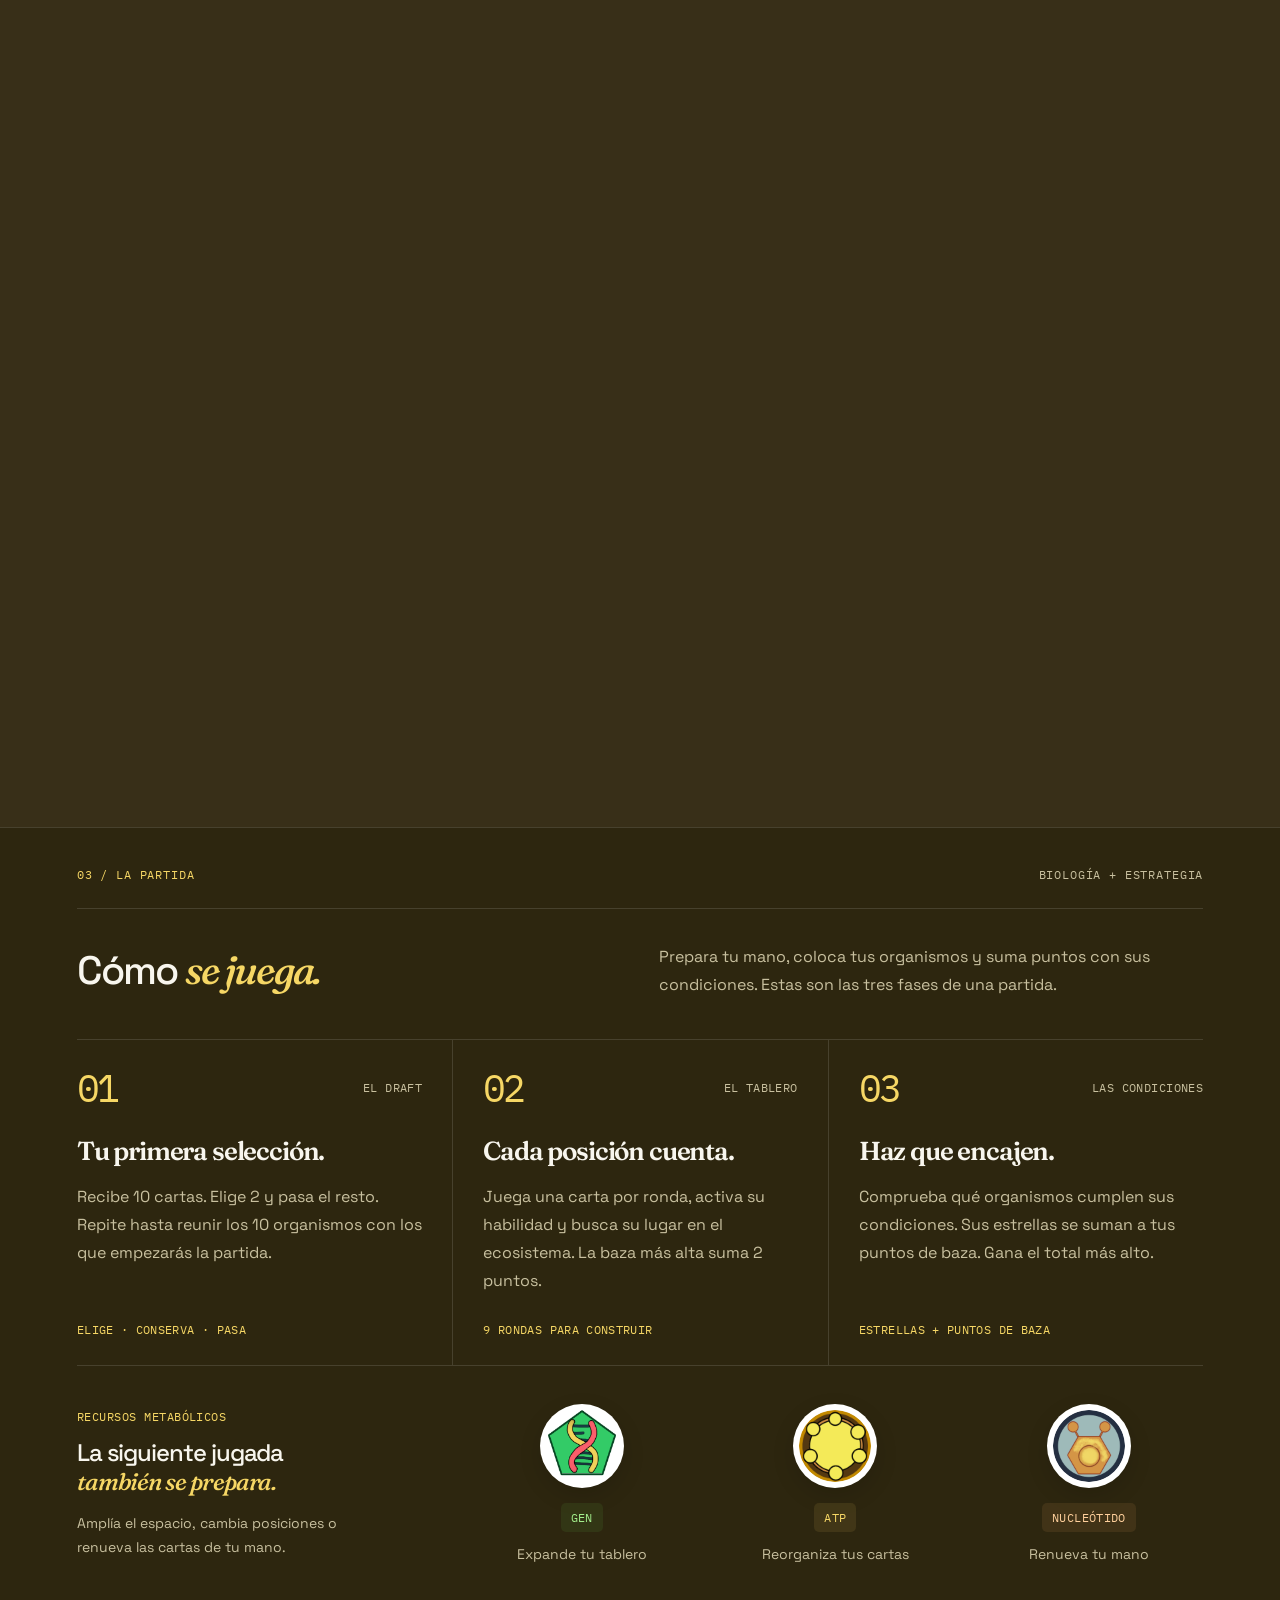
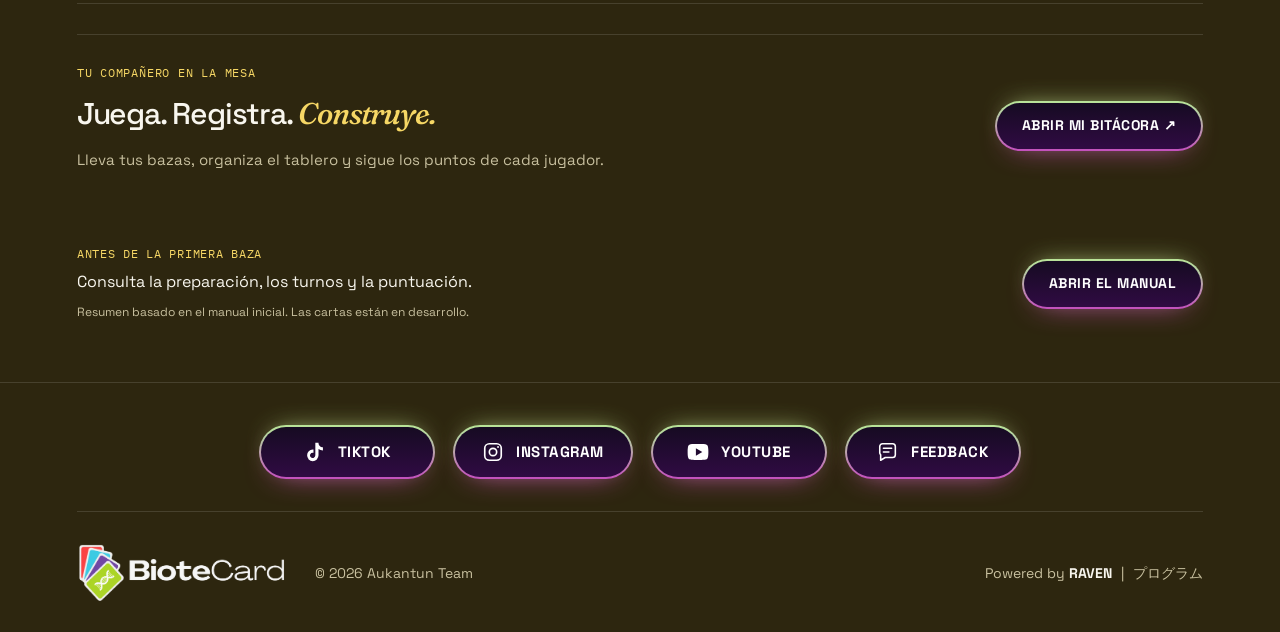
==== commit c3eefc39: "Update title and navigation text in index.html" ====
--- a/index.html
+++ b/index.html
@@ -2,7 +2,7 @@
 <html lang="es" data-group="bacteria">
 <head>
   <meta charset="utf-8"><meta name="viewport" content="width=device-width,initial-scale=1">
-  <title>BioteCard · La vida en tus cartas</title>
+  <title>BioteCard</title>
   <meta name="description" content="Explora el universo de BioteCard. Descubre las cartas, conoce a sus organismos y construye tu ecosistema.">
   <meta name="theme-color" content="#291a39">
   <link rel="icon" type="image/svg+xml" href="assets/branding/favicon.svg">
@@ -17,10 +17,10 @@
 <header class="site-header">
   <a class="brand header-brand" href="#coleccion" aria-label="BioteCard, inicio"><span class="logo-frame"><img class="site-logo logo-cards" src="assets/branding/biotecard-logo.png" width="2170" height="725" alt="BioteCard" fetchpriority="high"><img class="site-logo logo-lettering" src="assets/branding/biotecard-logo.png" width="2170" height="725" alt="" aria-hidden="true" fetchpriority="high"></span></a>
   <nav class="main-navigation" aria-label="Navegación principal">
-    <a class="active" href="#coleccion" data-section="coleccion" aria-current="location"><span class="nav-number" aria-hidden="true">01</span><span>La colección</span></a>
-    <a href="#catalogo" data-section="catalogo"><span class="nav-number" aria-hidden="true">02</span><span>El catálogo</span></a>
-    <a href="#como-jugar" data-section="como-jugar"><span class="nav-number" aria-hidden="true">03</span><span>La partida</span></a>
-    <a href="bitacora.html" class="log-nav-link"><span class="nav-number" aria-hidden="true">04</span><span>Mi partida ↗</span></a>
+    <a class="active" href="#coleccion" data-section="coleccion" aria-current="location"><span class="nav-number" aria-hidden="true">01</span><span>COLECCIÓN</span></a>
+    <a href="#catalogo" data-section="catalogo"><span class="nav-number" aria-hidden="true">02</span><span>CATÁLOGO</span></a>
+    <a href="#como-jugar" data-section="como-jugar"><span class="nav-number" aria-hidden="true">03</span><span>COMO JUGAR</span></a>
+    <a href="bitacora.html" class="log-nav-link"><span class="nav-number" aria-hidden="true">04</span><span>MI PARTIDA</span></a>
   </nav>
   <div class="header-utility"><button class="manual-button" id="manual-link"><svg viewBox="0 0 24 24" aria-hidden="true" fill="none" stroke="currentColor" stroke-width="1.5"><path d="M12 5v15M12 5C8 2 3 3 3 3v15s5-1 9 2c4-3 9-2 9-2V3s-5-1-9 2Z"/></svg><span>Manual<span class="manual-extra"> de juego</span></span></button><span class="edition-status">EDICIÓN EN DESARROLLO</span></div>
 </header>
